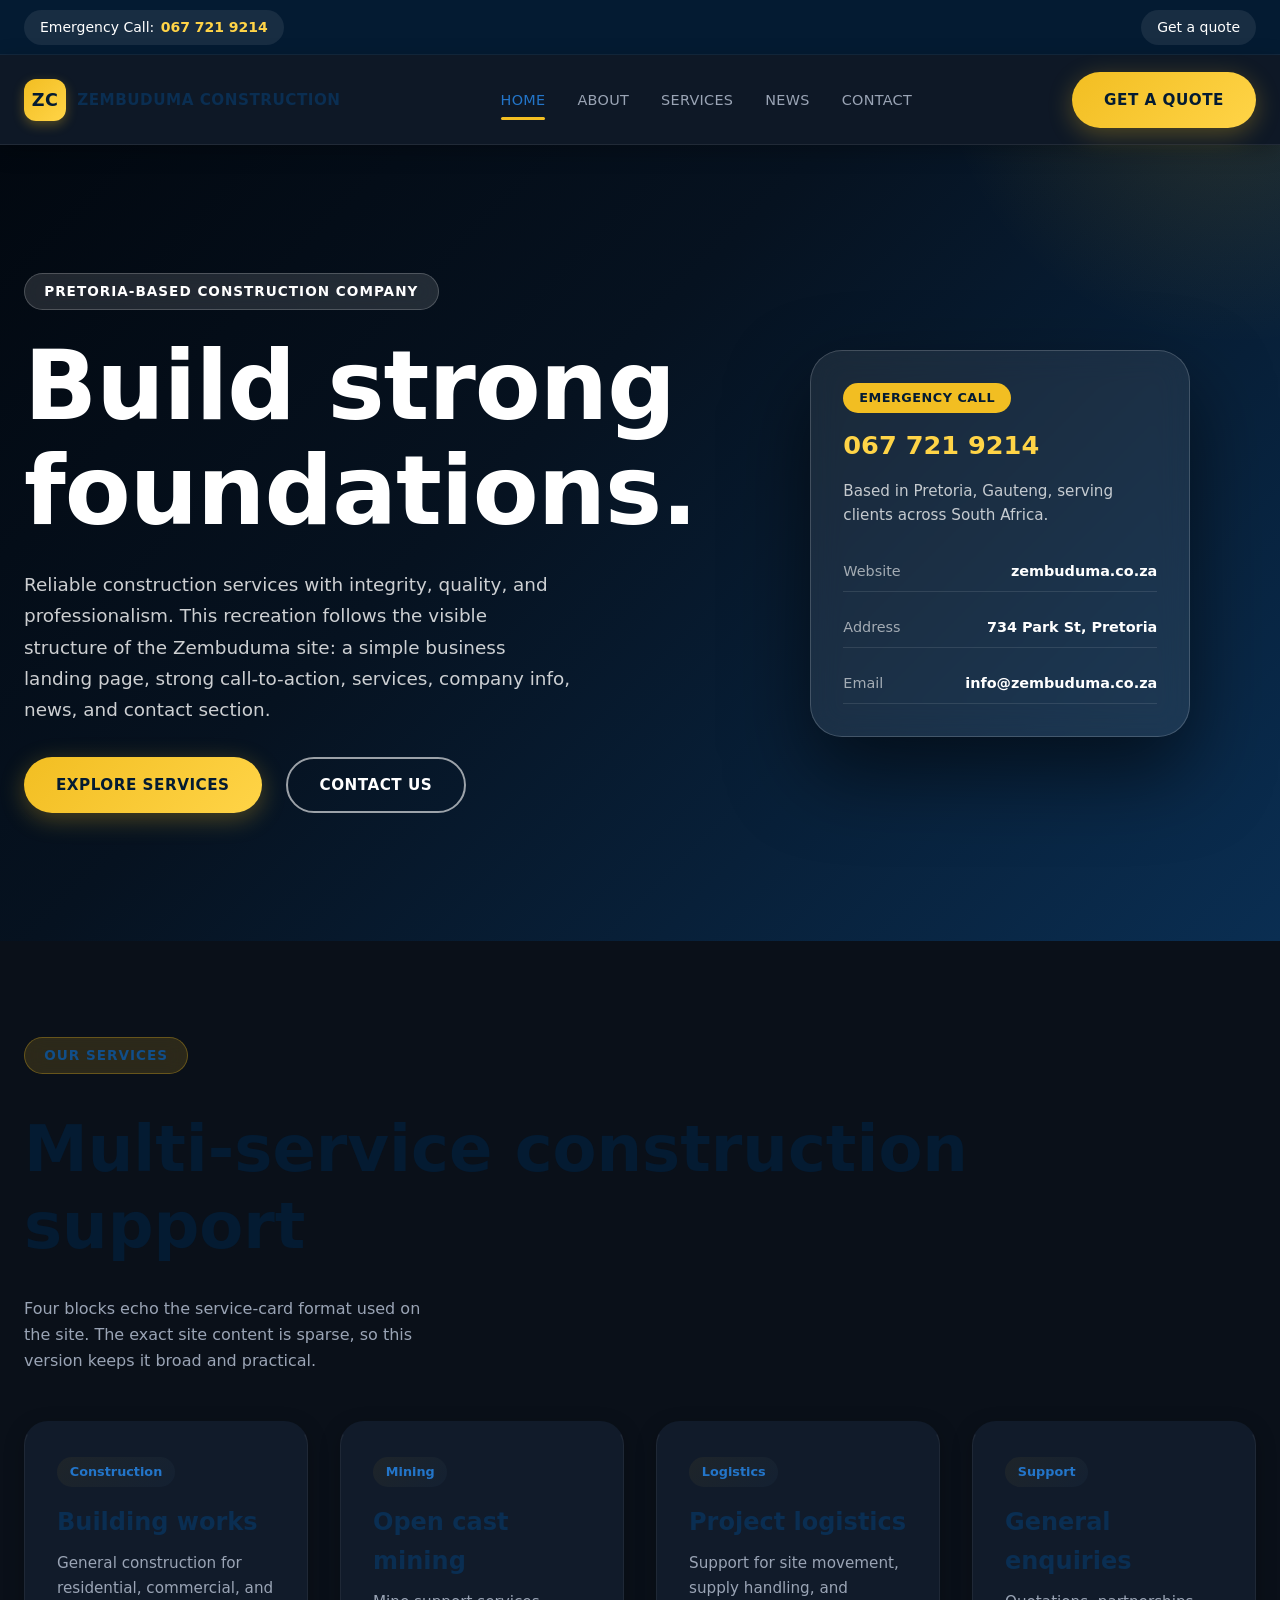
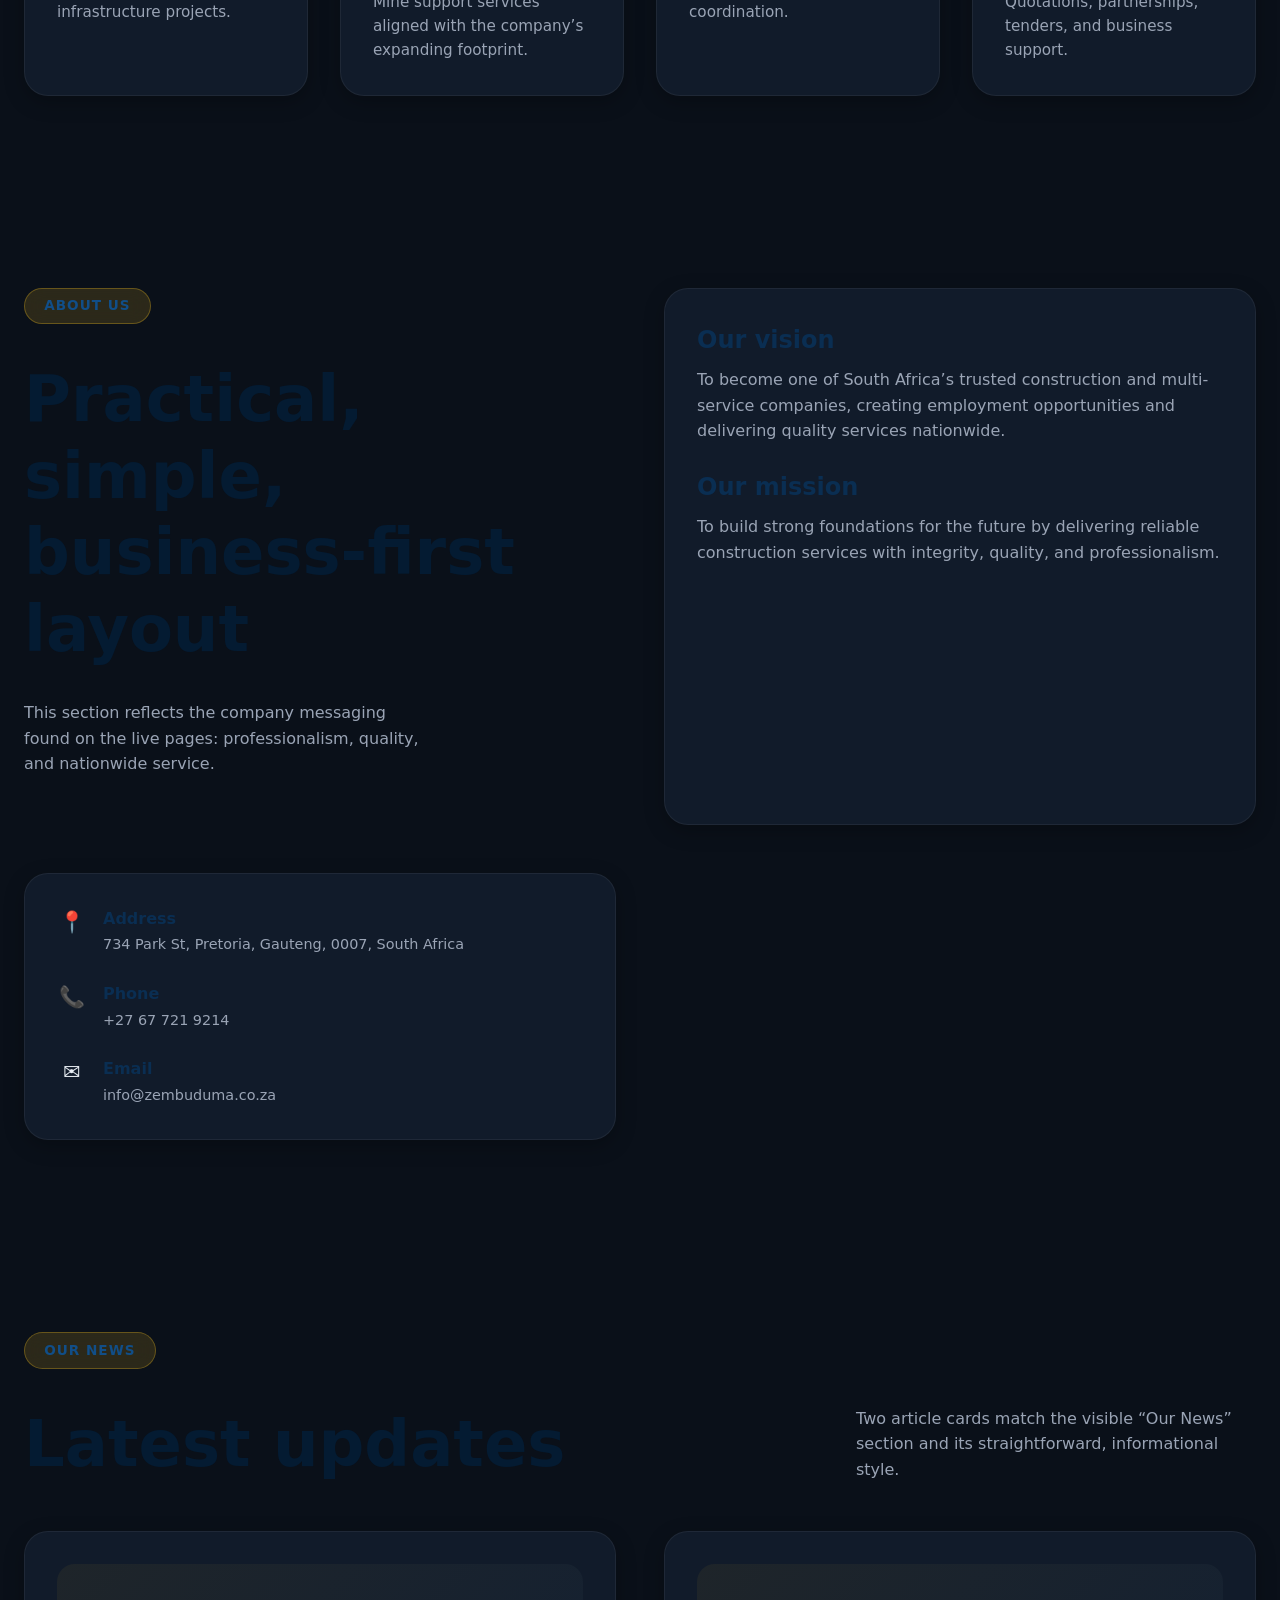
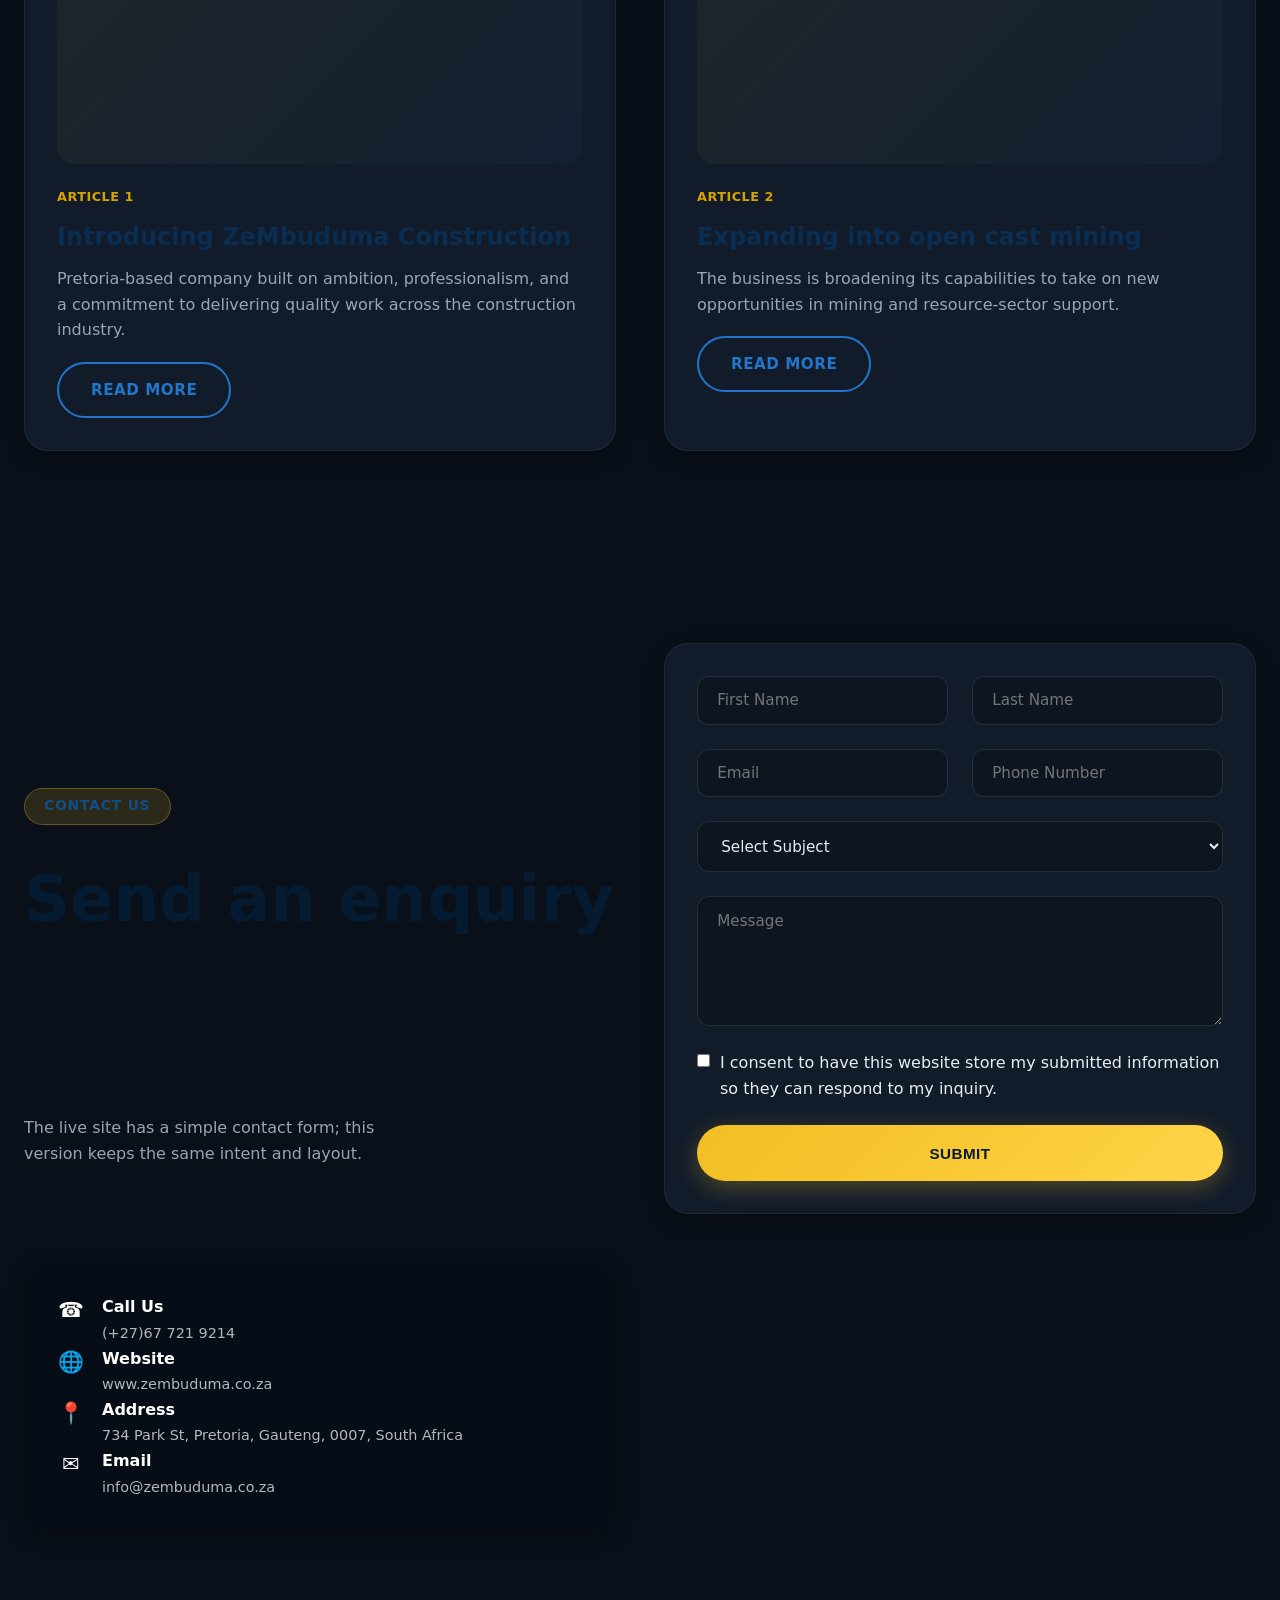
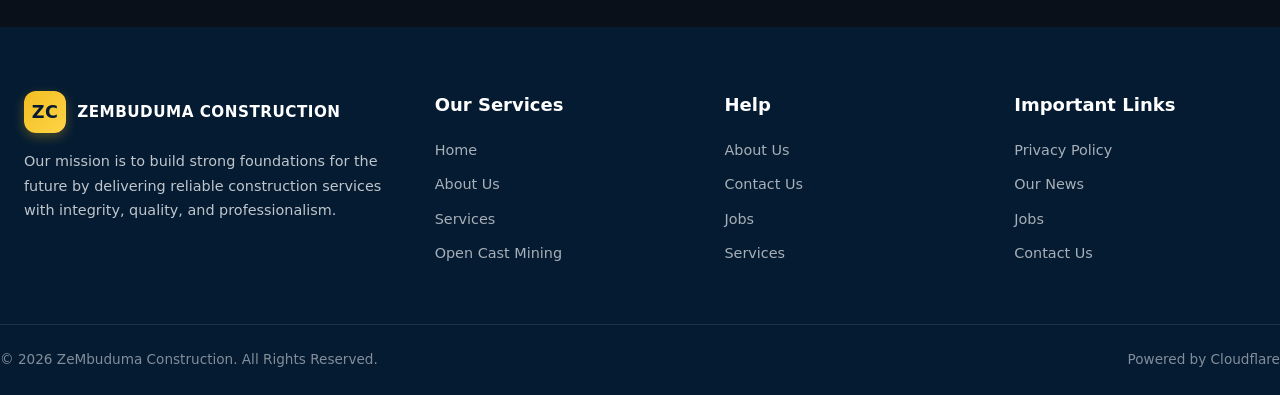
==== index.html @ ec5b9511 "Add files via upload" ====
<!DOCTYPE html>
<html lang="en">
<head>
  <meta charset="UTF-8" />
  <meta name="viewport" content="width=device-width, initial-scale=1.0" />
  <title>ZEMBUDUMA CONSTRUCTION</title>

  <link rel="stylesheet" href="css/variables.css">
  <link rel="stylesheet" href="css/index.css">
  <link rel="stylesheet" href="css/darkThemeVariables.css">

</head>
<body>
  <div class="topbar">
    <div class="wrap">
      <div class="pill">Emergency Call: <strong>067 721 9214</strong></div>
      <a class="pill" href="#contact">Get a quote</a>
    </div>
  </div>

  <header>
    <div class="wrap nav-inner">
      <a class="brand" href="#home" aria-label="Zembuduma Construction home">
        <div class="logo">ZC</div>
        <div>ZEMBUDUMA CONSTRUCTION</div>
      </a>

      <button class="menu-btn" aria-label="Toggle menu" onclick="document.querySelector('nav').classList.toggle('open')">☰</button>

      <nav>
        <ul>
          <li><a class="active" href="#home">Home</a></li>
          <li><a href="#about">About</a></li>
          <li><a href="#services">Services</a></li>
          <li><a href="#news">News</a></li>
          <li><a href="#contact">Contact</a></li>
        </ul>
      </nav>

      <div class="nav-actions">
        <a class="cta" href="#contact">Get a quote</a>
      </div>
    </div>
  </header>

  <main id="home">
    <section class="hero">
      <div class="wrap hero-grid">
        <div>
          <div class="eyebrow">Pretoria-based construction company</div>
          <h1>Build strong foundations.</h1>
          <p class="lead">Reliable construction services with integrity, quality, and professionalism. This recreation follows the visible structure of the Zembuduma site: a simple business landing page, strong call-to-action, services, company info, news, and contact section.</p>
          <div class="hero-actions">
            <a class="cta" href="#services">Explore services</a>
            <a class="cta secondary" href="#contact">Contact us</a>
          </div>
        </div>

        <div class="hero-card hero-visual" aria-label="Construction themed visual">
          <div class="hero-panel">
            <div class="badge">Emergency Call</div>
            <h3 style="margin-top:12px;">067 721 9214</h3>
            <p>Based in Pretoria, Gauteng, serving clients across South Africa.</p>
            <div class="info-row">
              <div class="info"><span>Website</span><strong>zembuduma.co.za</strong></div>
              <div class="info"><span>Address</span><strong>734 Park St, Pretoria</strong></div>
              <div class="info"><span>Email</span><strong>info@zembuduma.co.za</strong></div>
            </div>
          </div>
        </div>
      </div>
    </section>

    <section class="section" id="services">
      <div class="wrap section-grid">
        <div class="section-title">
          <div>
            <div class="eyebrow">Our services</div>
            <h2>Multi-service construction support</h2>
          </div>
          <p>Four blocks echo the service-card format used on the site. The exact site content is sparse, so this version keeps it broad and practical.</p>
        </div>

        <div class="services">
          <div class="cards-4">
            <article class="card service-card">
              <div class="badge">Construction</div>
              <h3>Building works</h3>
              <p>General construction for residential, commercial, and infrastructure projects.</p>
            </article>
            <article class="card service-card">
              <div class="badge">Mining</div>
              <h3>Open cast mining</h3>
              <p>Mine support services aligned with the company’s expanding footprint.</p>
            </article>
            <article class="card service-card">
              <div class="badge">Logistics</div>
              <h3>Project logistics</h3>
              <p>Support for site movement, supply handling, and coordination.</p>
            </article>
            <article class="card service-card">
              <div class="badge">Support</div>
              <h3>General enquiries</h3>
              <p>Quotations, partnerships, tenders, and business support.</p>
            </article>
          </div>
        </div>
      </div>
    </section>

    <section class="section" id="about">
      <div class="wrap about-grid">
        <div class="section-title">
          <div>
            <div class="eyebrow">About us</div>
            <h2>Practical, simple, business-first layout</h2>
          </div>
          <p>This section reflects the company messaging found on the live pages: professionalism, quality, and nationwide service.</p>
        </div>

        <div class="about-copy card">
          <div class="about-box">
            <h3>Our vision</h3>
            <p>To become one of South Africa’s trusted construction and multi-service companies, creating employment opportunities and delivering quality services nationwide.</p>
          </div>
          <div class="about-box">
            <h3>Our mission</h3>
            <p>To build strong foundations for the future by delivering reliable construction services with integrity, quality, and professionalism.</p>
          </div>
        </div>

        <div class="about-side card">
          <div class="mini-list">
            <div class="mini-item"><div class="icon">📍</div><div><strong>Address</strong><span>734 Park St, Pretoria, Gauteng, 0007, South Africa</span></div></div>
            <div class="mini-item"><div class="icon">📞</div><div><strong>Phone</strong><span>+27 67 721 9214</span></div></div>
            <div class="mini-item"><div class="icon">✉️</div><div><strong>Email</strong><span>info@zembuduma.co.za</span></div></div>
          </div>
        </div>
      </div>
    </section>

    <section class="section" id="news">
      <div class="wrap">
        <div class="section-title">
          <div>
            <div class="eyebrow">Our news</div>
            <h2>Latest updates</h2>
          </div>
          <p>Two article cards match the visible “Our News” section and its straightforward, informational style.</p>
        </div>

        <div class="news-grid">
          <article class="card news-card">
            <div class="news-thumb"></div>
            <small>Article 1</small>
            <h3>Introducing ZeMbuduma Construction</h3>
            <p>Pretoria-based company built on ambition, professionalism, and a commitment to delivering quality work across the construction industry.</p>
            <a class="cta secondary" href="#contact">Read more</a>
          </article>
          <article class="card news-card">
            <div class="news-thumb"></div>
            <small>Article 2</small>
            <h3>Expanding into open cast mining</h3>
            <p>The business is broadening its capabilities to take on new opportunities in mining and resource-sector support.</p>
            <a class="cta secondary" href="#contact">Read more</a>
          </article>
        </div>
      </div>
    </section>

    <section class="section contact" id="contact">
      <div class="wrap contact-grid">
        <div class="section-title">
          <div>
            <div class="eyebrow">Contact us</div>
            <h2>Send an enquiry</h2>
          </div>
          <p>The live site has a simple contact form; this version keeps the same intent and layout.</p>
        </div>

        <div class="contact-form card">
          <form>
            <div class="form-row">
              <input type="text" placeholder="First Name" />
              <input type="text" placeholder="Last Name" />
            </div>
            <div class="form-row">
              <input type="email" placeholder="Email" />
              <input type="tel" placeholder="Phone Number" />
            </div>
            <select>
              <option>Select Subject</option>
              <option>General Inquiry</option>
              <option>Request a Quote</option>
              <option>Tender / Business Partnership</option>
              <option>Career Opportunities</option>
              <option>Other</option>
            </select>
            <textarea placeholder="Message"></textarea>
            <label style="display:flex; gap:10px; align-items:flex-start; color:var(--muted); line-height:1.6;">
              <input type="checkbox" style="width:auto; margin-top:4px;" />
              I consent to have this website store my submitted information so they can respond to my inquiry.
            </label>
            <button class="cta" type="button">Submit</button>
          </form>
        </div>

        <aside class="contact-detail card">
          <div class="mini-list">
            <div class="mini-item"><div class="icon">☎️</div><div><strong>Call Us</strong><span>(+27)67 721 9214</span></div></div>
            <div class="mini-item"><div class="icon">🌐</div><div><strong>Website</strong><span>www.zembuduma.co.za</span></div></div>
            <div class="mini-item"><div class="icon">📍</div><div><strong>Address</strong><span>734 Park St, Pretoria, Gauteng, 0007, South Africa</span></div></div>
            <div class="mini-item"><div class="icon">✉️</div><div><strong>Email</strong><span>info@zembuduma.co.za</span></div></div>
          </div>
        </aside>
      </div>
    </section>
  </main>

  <footer>
    <div class="wrap footer-grid">
      <div class="footer-brand">
        <div class="brand" style="margin-bottom: 10px;"><div class="logo">ZC</div><div>ZEMBUDUMA CONSTRUCTION</div></div>
        <p>Our mission is to build strong foundations for the future by delivering reliable construction services with integrity, quality, and professionalism.</p>
      </div>
      <div class="footer-col">
        <h4>Our Services</h4>
        <a href="#home">Home</a>
        <a href="#about">About Us</a>
        <a href="#services">Services</a>
        <a href="#news">Open Cast Mining</a>
      </div>
      <div class="footer-col">
        <h4>Help</h4>
        <a href="#about">About Us</a>
        <a href="#contact">Contact Us</a>
        <a href="#news">Jobs</a>
        <a href="#services">Services</a>
      </div>
      <div class="footer-col">
        <h4>Important Links</h4>
        <a href="#">Privacy Policy</a>
        <a href="#news">Our News</a>
        <a href="#news">Jobs</a>
        <a href="#contact">Contact Us</a>
      </div>
    </div>
    <div class="wrap bottom">
      <div>© 2026 ZeMbuduma Construction. All Rights Reserved.</div>
      <div>Powered by Cloudflare</div>
    </div>
  </footer>
</body>
</html>
---- css/variables.css ----
/* ==========================================================
   ZEMBUDUMA CONSTRUCTION
   Design System v2.0
   Premium Blue + Construction Yellow
   ========================================================== */

:root {

  /* ========================================================
     CONTAINER & LAYOUT
     ======================================================== */

  --container-width: 1280px;

  --section-padding: 6rem;
  --section-padding-large: 8rem;

  --gap-xs: .5rem;
  --gap-sm: 1rem;
  --gap-md: 1.5rem;
  --gap-lg: 2rem;
  --gap-xl: 3rem;


  /* ========================================================
     BRAND COLORS
     ======================================================== */

  /* Deep Navy */
  --blue-950: #041B32;

  /* Primary Brand Blue */
  --blue-900: #0A2E52;

  /* Main UI Blue */
  --blue-800: #114E88;

  /* Accent Blue */
  --blue-700: #2375C9;

  /* Light Blue */
  --blue-600: #56A6F3;


  /* ========================================================
     ACCENT COLORS
     ======================================================== */

  /* Construction Gold */
  --yellow-600: #D8A300;

  /* Primary CTA */
  --yellow-500: #F2BE22;

  /* Hover */
  --yellow-400: #FFD447;

  /* Soft Backgrounds */
  --yellow-300: #FFE79A;


  /* ========================================================
     TEXT COLORS
     ======================================================== */

  --text-primary: #182434;
  --text-secondary: #667085;
  --text-muted: #98A2B3;
  --text-white: #FFFFFF;


  /* ========================================================
     NEUTRAL COLORS
     ======================================================== */

  --white: #FFFFFF;

  --gray-50: #F7F9FC;
  --gray-100: #EEF3F8;
  --gray-200: #DDE6EF;
  --gray-300: #C7D3E0;


  /* ========================================================
     STATUS COLORS
     ======================================================== */

  --success: #16A34A;
  --warning: #F59E0B;
  --danger: #DC2626;


  /* ========================================================
     BACKGROUNDS
     ======================================================== */

  --bg-primary: var(--gray-50);
  --bg-card: var(--white);
  --bg-dark: var(--blue-900);
  --bg-alt: var(--gray-100);


  /* ========================================================
     BORDERS
     ======================================================== */

  --border-light: 1px solid rgba(10, 46, 82, .08);
  --border-standard: 1px solid rgba(10, 46, 82, .12);
  --border-strong: 1px solid rgba(10, 46, 82, .20);


  /* ========================================================
     BORDER RADIUS
     ======================================================== */

  --radius-sm: 12px;
  --radius-md: 18px;
  --radius-lg: 24px;
  --radius-xl: 32px;
  --radius-pill: 999px;


  /* ========================================================
     SHADOWS
     ======================================================== */

  --shadow-sm:
    0 6px 20px rgba(10, 46, 82, .06);

  --shadow-md:
    0 15px 35px rgba(10, 46, 82, .10);

  --shadow-lg:
    0 25px 60px rgba(10, 46, 82, .15);

  --shadow-xl:
    0 35px 80px rgba(10, 46, 82, .20);


  /* ========================================================
     TRANSITIONS
     ======================================================== */

  --transition-fast: .2s ease;
  --transition-normal: .3s ease;
  --transition-slow: .5s ease;


  /* ========================================================
     TYPOGRAPHY
     ======================================================== */

  --font-primary:
    "Inter",
    system-ui,
    -apple-system,
    BlinkMacSystemFont,
    "Segoe UI",
    sans-serif;

  --fw-regular: 400;
  --fw-medium: 500;
  --fw-semibold: 600;
  --fw-bold: 700;
  --fw-extrabold: 800;


  /* ========================================================
     HEADINGS
     ======================================================== */

  --h1-size: clamp(3.5rem, 8vw, 6rem);
  --h2-size: clamp(2.25rem, 5vw, 4rem);
  --h3-size: 1.5rem;
  --h4-size: 1.125rem;


  /* ========================================================
     BUTTONS
     ======================================================== */

  --button-height: 56px;
  --button-padding: 0 2rem;


  /* ========================================================
     NAVIGATION
     ======================================================== */

  --nav-height: 90px;
  --nav-height-mobile: 80px;


  /* ========================================================
     Z-INDEX
     ======================================================== */

  --z-dropdown: 100;
  --z-sticky: 500;
  --z-overlay: 900;
  --z-modal: 1000;


  /* ========================================================
     GRADIENTS
     ======================================================== */

  --gradient-hero:
    linear-gradient(
      135deg,
      #041B32 0%,
      #0A2E52 40%,
      #2375C9 100%
    );

  --gradient-primary:
    linear-gradient(
      135deg,
      #F2BE22 0%,
      #FFD447 100%
    );

  --gradient-accent:
    linear-gradient(
      90deg,
      #F2BE22 0%,
      #0A2E52 100%
    );

  --gradient-card:
    linear-gradient(
      135deg,
      rgba(242,190,34,.08),
      rgba(17,78,136,.05)
    );


  /* ========================================================
     GLASS EFFECTS
     ======================================================== */

  --glass-bg:
    rgba(255,255,255,.88);

  --glass-border:
    1px solid rgba(255,255,255,.30);

  --glass-blur:
    blur(20px);
}
---- css/index.css ----
/* ==========================================================
   ZEMBUDUMA CONSTRUCTION - index.css
   Design System v2.0 - Premium Blue + Construction Yellow
   ========================================================== */

/* ---------- RESET & BASE ---------- */
*,
*::before,
*::after {
  margin: 0;
  padding: 0;
  box-sizing: border-box;
}

html {
  scroll-behavior: smooth;
}

body {
  font-family: var(--font-primary);
  background: var(--bg-primary);
  color: var(--text-primary);
  line-height: 1.6;
  -webkit-font-smoothing: antialiased;
  -moz-osx-font-smoothing: grayscale;
}

img {
  max-width: 100%;
  display: block;
}

a {
  text-decoration: none;
  color: inherit;
}

ul {
  list-style: none;
}

/* ---------- UTILITY: WRAP ---------- */
.wrap {
  width: 100%;
  max-width: var(--container-width);
  margin: 0 auto;
  padding: 0 1.5rem;
}

/* ---------- TOPBAR ---------- */
.topbar {
  background: var(--blue-950);
  color: var(--text-white);
  font-size: 0.875rem;
  padding: 0.6rem 0;
  border-bottom: var(--border-light);
}

.topbar .wrap {
  display: flex;
  justify-content: space-between;
  align-items: center;
  flex-wrap: wrap;
  gap: var(--gap-sm);
}

.pill {
  display: inline-flex;
  align-items: center;
  gap: 0.4rem;
  background: rgba(255, 255, 255, 0.08);
  padding: 0.4rem 1rem;
  border-radius: var(--radius-pill);
  color: var(--text-white);
  font-weight: var(--fw-medium);
  transition: background var(--transition-fast);
}

.pill:hover {
  background: rgba(255, 255, 255, 0.15);
}

.pill strong {
  color: var(--yellow-400);
  font-weight: var(--fw-semibold);
}

/* ---------- HEADER / NAV ---------- */
header {
  position: sticky;
  top: 0;
  z-index: var(--z-sticky);
  background: var(--glass-bg);
  backdrop-filter: var(--glass-blur);
  -webkit-backdrop-filter: var(--glass-blur);
  border-bottom: var(--glass-border);
  box-shadow: var(--shadow-sm);
  height: var(--nav-height);
  display: flex;
  align-items: center;
}

.nav-inner {
  display: flex;
  align-items: center;
  justify-content: space-between;
  gap: var(--gap-lg);
}

.brand {
  display: flex;
  align-items: center;
  gap: 0.7rem;
  font-weight: var(--fw-bold);
  font-size: 0.95rem;
  letter-spacing: 0.5px;
  color: var(--blue-900);
  text-decoration: none;
  flex-shrink: 0;
}

.logo {
  background: var(--gradient-primary);
  color: var(--blue-950);
  width: 42px;
  height: 42px;
  display: flex;
  align-items: center;
  justify-content: center;
  border-radius: var(--radius-sm);
  font-weight: var(--fw-extrabold);
  font-size: 1.1rem;
  box-shadow: 0 4px 12px rgba(242, 190, 34, 0.3);
}

/* Navigation Links */
nav ul {
  display: flex;
  gap: var(--gap-lg);
}

nav a {
  font-weight: var(--fw-medium);
  font-size: 0.9rem;
  color: var(--text-secondary);
  padding: 0.5rem 0;
  position: relative;
  transition: color var(--transition-fast);
  text-transform: uppercase;
  letter-spacing: 0.3px;
}

nav a:hover,
nav a.active {
  color: var(--blue-700);
}

nav a.active::after {
  content: '';
  position: absolute;
  bottom: -4px;
  left: 0;
  width: 100%;
  height: 3px;
  background: var(--yellow-500);
  border-radius: 3px;
}

.nav-actions .cta {
  white-space: nowrap;
}

/* Mobile Menu Button */
.menu-btn {
  display: none;
  background: none;
  border: none;
  font-size: 1.8rem;
  cursor: pointer;
  color: var(--blue-900);
  padding: 0.4rem;
}

/* ---------- BUTTONS / CTA ---------- */
.cta {
  display: inline-flex;
  align-items: center;
  justify-content: center;
  gap: 0.5rem;
  background: var(--gradient-primary);
  color: var(--blue-950);
  font-weight: var(--fw-bold);
  font-size: 0.95rem;
  padding: var(--button-padding);
  height: var(--button-height);
  border-radius: var(--radius-pill);
  border: none;
  cursor: pointer;
  transition: all var(--transition-normal);
  box-shadow: 0 6px 24px rgba(242, 190, 34, 0.3);
  text-transform: uppercase;
  letter-spacing: 0.5px;
}

.cta:hover {
  transform: translateY(-2px);
  box-shadow: 0 12px 32px rgba(242, 190, 34, 0.45);
  background: var(--yellow-400);
}

.cta.secondary {
  background: transparent;
  color: var(--text-white);
  border: 2px solid rgba(255, 255, 255, 0.6);
  box-shadow: none;
}

.cta.secondary:hover {
  background: rgba(255, 255, 255, 0.1);
  border-color: var(--white);
  color: var(--white);
  transform: translateY(-2px);
}

/* Override secondary inside non-hero sections */
.section .cta.secondary,
.news-card .cta.secondary {
  color: var(--blue-700);
  border-color: var(--blue-700);
}

.section .cta.secondary:hover,
.news-card .cta.secondary:hover {
  background: rgba(10, 46, 82, 0.05);
  color: var(--blue-800);
}

/* ---------- HERO ---------- */
.hero {
  background: var(--gradient-hero);
  color: var(--text-white);
  padding: var(--section-padding-large) 0;
  position: relative;
  overflow: hidden;
}

.hero::before {
  content: '';
  position: absolute;
  top: -50%;
  right: -20%;
  width: 600px;
  height: 600px;
  background: radial-gradient(circle, rgba(242, 190, 34, 0.15), transparent 70%);
  border-radius: 50%;
  pointer-events: none;
}

.hero-grid {
  display: grid;
  grid-template-columns: 1fr 1fr;
  gap: var(--gap-xl);
  align-items: center;
  position: relative;
  z-index: 1;
}

.eyebrow {
  display: inline-block;
  background: rgba(255, 255, 255, 0.12);
  padding: 0.4rem 1.2rem;
  border-radius: var(--radius-pill);
  font-size: 0.85rem;
  font-weight: var(--fw-semibold);
  letter-spacing: 1px;
  text-transform: uppercase;
  margin-bottom: 1.5rem;
  backdrop-filter: blur(10px);
  border: 1px solid rgba(255, 255, 255, 0.2);
}

.hero h1 {
  font-size: var(--h1-size);
  font-weight: var(--fw-extrabold);
  line-height: 1.1;
  margin-bottom: 1.5rem;
  letter-spacing: -1px;
}

.lead {
  font-size: 1.15rem;
  color: rgba(255, 255, 255, 0.8);
  margin-bottom: 2rem;
  max-width: 550px;
  line-height: 1.7;
}

.hero-actions {
  display: flex;
  gap: var(--gap-md);
  flex-wrap: wrap;
}

/* Hero Visual Card */
.hero-visual {
  display: flex;
  justify-content: center;
  align-items: center;
}

.hero-panel {
  background: rgba(255, 255, 255, 0.08);
  backdrop-filter: blur(15px);
  border: 1px solid rgba(255, 255, 255, 0.18);
  border-radius: var(--radius-xl);
  padding: 2rem;
  width: 100%;
  max-width: 380px;
  box-shadow: var(--shadow-xl);
}

.hero-panel .badge {
  background: var(--yellow-500);
  color: var(--blue-950);
  display: inline-block;
  padding: 0.3rem 1rem;
  border-radius: var(--radius-pill);
  font-weight: var(--fw-bold);
  font-size: 0.8rem;
  text-transform: uppercase;
  letter-spacing: 0.5px;
}

.hero-panel h3 {
  font-size: 1.6rem;
  font-weight: var(--fw-bold);
  color: var(--yellow-400);
  margin-bottom: 0.8rem;
}

.hero-panel p {
  color: rgba(255, 255, 255, 0.75);
  margin-bottom: 1.5rem;
  font-size: 0.95rem;
}

.info-row {
  display: flex;
  flex-direction: column;
  gap: var(--gap-sm);
}

.info {
  display: flex;
  justify-content: space-between;
  align-items: center;
  padding: 0.5rem 0;
  border-bottom: 1px solid rgba(255, 255, 255, 0.1);
  font-size: 0.9rem;
}

.info span {
  color: rgba(255, 255, 255, 0.6);
}

.info strong {
  color: var(--white);
  font-weight: var(--fw-semibold);
}

/* ---------- SECTIONS ---------- */
.section {
  padding: var(--section-padding) 0;
}

.section-title {
  display: flex;
  justify-content: space-between;
  align-items: flex-end;
  flex-wrap: wrap;
  gap: var(--gap-lg);
  margin-bottom: 3rem;
}

.section-title .eyebrow {
  background: rgba(242, 190, 34, 0.15);
  color: var(--blue-800);
  border: 1px solid rgba(242, 190, 34, 0.3);
}

.section-title h2 {
  font-size: var(--h2-size);
  font-weight: var(--fw-bold);
  color: var(--blue-950);
  line-height: 1.2;
  margin-top: 0.8rem;
}

.section-title p {
  color: var(--text-secondary);
  max-width: 400px;
  font-size: 1rem;
}

/* ---------- CARDS ---------- */
.card {
  background: var(--bg-card);
  border: var(--border-light);
  border-radius: var(--radius-lg);
  padding: 2rem;
  box-shadow: var(--shadow-sm);
  transition: all var(--transition-normal);
}

.card:hover {
  box-shadow: var(--shadow-md);
  transform: translateY(-4px);
}

/* ---------- SERVICES ---------- */
.cards-4 {
  display: grid;
  grid-template-columns: repeat(4, 1fr);
  gap: var(--gap-lg);
}

.service-card {
  text-align: left;
  border-top: 4px solid transparent;
  transition: all var(--transition-normal);
}

.service-card:hover {
  border-top-color: var(--yellow-500);
}

.service-card .badge {
  background: var(--gradient-card);
  color: var(--blue-700);
  font-weight: var(--fw-semibold);
  font-size: 0.8rem;
  padding: 0.3rem 0.8rem;
  border-radius: var(--radius-pill);
  display: inline-block;
  margin-bottom: 1rem;
}

.service-card h3 {
  font-size: var(--h3-size);
  font-weight: var(--fw-bold);
  color: var(--blue-900);
  margin-bottom: 0.6rem;
}

.service-card p {
  color: var(--text-secondary);
  font-size: 0.95rem;
}

/* ---------- ABOUT ---------- */
.about-grid {
  display: grid;
  grid-template-columns: 1fr 1fr;
  gap: var(--gap-xl);
}

.about-copy {
  display: flex;
  flex-direction: column;
  gap: var(--gap-md);
}

.about-box h3 {
  font-size: var(--h3-size);
  color: var(--blue-900);
  margin-bottom: 0.5rem;
}

.about-box p {
  color: var(--text-secondary);
}

.about-side .mini-list {
  display: flex;
  flex-direction: column;
  gap: var(--gap-md);
}

.mini-item {
  display: flex;
  gap: var(--gap-sm);
  align-items: flex-start;
}

.mini-item .icon {
  font-size: 1.3rem;
  flex-shrink: 0;
  width: 30px;
  text-align: center;
}

.mini-item strong {
  display: block;
  color: var(--blue-900);
  font-weight: var(--fw-semibold);
}

.mini-item span {
  color: var(--text-secondary);
  font-size: 0.9rem;
}

/* ---------- NEWS ---------- */
.news-grid {
  display: grid;
  grid-template-columns: repeat(2, 1fr);
  gap: var(--gap-xl);
}

.news-thumb {
  background: var(--gradient-card);
  height: 200px;
  border-radius: var(--radius-md);
  margin-bottom: 1.2rem;
  background-size: cover;
  background-position: center;
}

.news-card small {
  color: var(--yellow-600);
  font-weight: var(--fw-semibold);
  text-transform: uppercase;
  letter-spacing: 0.5px;
  font-size: 0.8rem;
}

.news-card h3 {
  font-size: var(--h3-size);
  margin: 0.6rem 0;
  color: var(--blue-900);
}

.news-card p {
  color: var(--text-secondary);
  margin-bottom: 1.2rem;
}

/* ---------- CONTACT ---------- */
.contact-grid {
  display: grid;
  grid-template-columns: 1fr 1fr;
  gap: var(--gap-xl);
}

.contact-form form {
  display: flex;
  flex-direction: column;
  gap: var(--gap-md);
}

.form-row {
  display: grid;
  grid-template-columns: 1fr 1fr;
  gap: var(--gap-md);
}

input,
select,
textarea {
  width: 100%;
  padding: 0.9rem 1.2rem;
  border: var(--border-standard);
  border-radius: var(--radius-sm);
  font-family: var(--font-primary);
  font-size: 0.95rem;
  background: var(--gray-50);
  color: var(--text-primary);
  transition: border var(--transition-fast);
}

input:focus,
select:focus,
textarea:focus {
  outline: none;
  border-color: var(--yellow-500);
  box-shadow: 0 0 0 3px rgba(242, 190, 34, 0.15);
}

textarea {
  min-height: 130px;
  resize: vertical;
}

.contact-detail {
  background: var(--bg-dark);
  color: var(--text-white);
  border: none;
}

.contact-detail .mini-item strong {
  color: var(--white);
}

.contact-detail .mini-item span {
  color: rgba(255, 255, 255, 0.7);
}

/* ---------- FOOTER ---------- */
footer {
  background: var(--blue-950);
  color: rgba(255, 255, 255, 0.75);
  padding: 4rem 0 0;
}

.footer-grid {
  display: grid;
  grid-template-columns: 1.5fr 1fr 1fr 1fr;
  gap: var(--gap-xl);
  padding-bottom: 3rem;
  border-bottom: 1px solid rgba(255, 255, 255, 0.1);
}

.footer-brand .brand {
  display: flex;
  align-items: center;
  gap: 0.7rem;
  font-weight: var(--fw-bold);
  color: var(--white);
}

.footer-brand p {
  margin-top: 1rem;
  font-size: 0.9rem;
  line-height: 1.7;
}

.footer-col h4 {
  color: var(--white);
  font-size: var(--h4-size);
  margin-bottom: 1.2rem;
  font-weight: var(--fw-semibold);
}

.footer-col a {
  display: block;
  color: rgba(255, 255, 255, 0.65);
  font-size: 0.9rem;
  margin-bottom: 0.7rem;
  transition: color var(--transition-fast);
}

.footer-col a:hover {
  color: var(--yellow-400);
}

.bottom {
  display: flex;
  justify-content: space-between;
  align-items: center;
  padding: 1.5rem 0;
  font-size: 0.85rem;
  color: rgba(255, 255, 255, 0.5);
  flex-wrap: wrap;
  gap: var(--gap-sm);
}

/* ---------- RESPONSIVE ---------- */
@media (max-width: 1024px) {
  .hero-grid,
  .about-grid,
  .contact-grid {
    grid-template-columns: 1fr;
  }

  .cards-4 {
    grid-template-columns: repeat(2, 1fr);
  }

  .footer-grid {
    grid-template-columns: 1fr 1fr;
  }

  .hero-visual {
    order: -1;
  }

  .hero-panel {
    max-width: 100%;
  }
}

@media (max-width: 768px) {
  :root {
    --nav-height: var(--nav-height-mobile);
  }

  .menu-btn {
    display: block;
  }

  nav {
    display: none;
    position: absolute;
    top: var(--nav-height);
    left: 0;
    width: 100%;
    background: var(--white);
    border-bottom: var(--border-light);
    box-shadow: var(--shadow-md);
    padding: 1.5rem;
    z-index: var(--z-dropdown);
  }

  nav.open {
    display: block;
  }

  nav ul {
    flex-direction: column;
    gap: var(--gap-sm);
  }

  .nav-actions {
    display: none;
  }

  .hero {
    padding: 4rem 0;
  }

  .hero h1 {
    font-size: 2.5rem;
  }

  .section-title {
    flex-direction: column;
    align-items: flex-start;
  }

  .news-grid,
  .cards-4 {
    grid-template-columns: 1fr;
  }

  .form-row {
    grid-template-columns: 1fr;
  }

  .footer-grid {
    grid-template-columns: 1fr;
  }
}
---- css/darkThemeVariables.css ----
/* ==========================================================
   ZEMBUDUMA CONSTRUCTION
   Design System v2.0 - DARK THEME
   Premium Blue + Construction Yellow
   ========================================================== */

:root {

  /* ========================================================
     CONTAINER & LAYOUT
     ======================================================== */

  --container-width: 1280px;

  --section-padding: 6rem;
  --section-padding-large: 8rem;

  --gap-xs: .5rem;
  --gap-sm: 1rem;
  --gap-md: 1.5rem;
  --gap-lg: 2rem;
  --gap-xl: 3rem;


  /* ========================================================
     BRAND COLORS
     ======================================================== */

  /* Deep Navy */
  --blue-950: #041B32;

  /* Primary Brand Blue */
  --blue-900: #0A2E52;

  /* Main UI Blue */
  --blue-800: #114E88;

  /* Accent Blue */
  --blue-700: #2375C9;

  /* Light Blue */
  --blue-600: #56A6F3;


  /* ========================================================
     ACCENT COLORS
     ======================================================== */

  /* Construction Gold */
  --yellow-600: #D8A300;

  /* Primary CTA */
  --yellow-500: #F2BE22;

  /* Hover */
  --yellow-400: #FFD447;

  /* Soft Backgrounds */
  --yellow-300: #FFE79A;


  /* ========================================================
     TEXT COLORS
     ======================================================== */

  --text-primary: #E8EDF3;
  --text-secondary: #9AA4B5;
  --text-muted: #6B7588;
  --text-white: #FFFFFF;


  /* ========================================================
     NEUTRAL COLORS
     ======================================================== */

  --white: #FFFFFF;

  --gray-50: #0D1520;
  --gray-100: #111B2A;
  --gray-200: #1A2636;
  --gray-300: #243044;


  /* ========================================================
     STATUS COLORS
     ======================================================== */

  --success: #16A34A;
  --warning: #F59E0B;
  --danger: #DC2626;


  /* ========================================================
     BACKGROUNDS
     ======================================================== */

  --bg-primary: #0A1019;
  --bg-card: #111B2A;
  --bg-dark: #060D16;
  --bg-alt: #141E2D;


  /* ========================================================
     BORDERS
     ======================================================== */

  --border-light: 1px solid rgba(255, 255, 255, .06);
  --border-standard: 1px solid rgba(255, 255, 255, .10);
  --border-strong: 1px solid rgba(255, 255, 255, .16);


  /* ========================================================
     BORDER RADIUS
     ======================================================== */

  --radius-sm: 12px;
  --radius-md: 18px;
  --radius-lg: 24px;
  --radius-xl: 32px;
  --radius-pill: 999px;


  /* ========================================================
     SHADOWS
     ======================================================== */

  --shadow-sm:
    0 6px 20px rgba(0, 0, 0, .25);

  --shadow-md:
    0 15px 35px rgba(0, 0, 0, .35);

  --shadow-lg:
    0 25px 60px rgba(0, 0, 0, .45);

  --shadow-xl:
    0 35px 80px rgba(0, 0, 0, .55);


  /* ========================================================
     TRANSITIONS
     ======================================================== */

  --transition-fast: .2s ease;
  --transition-normal: .3s ease;
  --transition-slow: .5s ease;


  /* ========================================================
     TYPOGRAPHY
     ======================================================== */

  --font-primary:
    "Inter",
    system-ui,
    -apple-system,
    BlinkMacSystemFont,
    "Segoe UI",
    sans-serif;

  --fw-regular: 400;
  --fw-medium: 500;
  --fw-semibold: 600;
  --fw-bold: 700;
  --fw-extrabold: 800;


  /* ========================================================
     HEADINGS
     ======================================================== */

  --h1-size: clamp(3.5rem, 8vw, 6rem);
  --h2-size: clamp(2.25rem, 5vw, 4rem);
  --h3-size: 1.5rem;
  --h4-size: 1.125rem;


  /* ========================================================
     BUTTONS
     ======================================================== */

  --button-height: 56px;
  --button-padding: 0 2rem;


  /* ========================================================
     NAVIGATION
     ======================================================== */

  --nav-height: 90px;
  --nav-height-mobile: 80px;


  /* ========================================================
     Z-INDEX
     ======================================================== */

  --z-dropdown: 100;
  --z-sticky: 500;
  --z-overlay: 900;
  --z-modal: 1000;


  /* ========================================================
     GRADIENTS
     ======================================================== */

  --gradient-hero:
    linear-gradient(
      135deg,
      #020810 0%,
      #061220 40%,
      #0A2E52 100%
    );

  --gradient-primary:
    linear-gradient(
      135deg,
      #F2BE22 0%,
      #FFD447 100%
    );

  --gradient-accent:
    linear-gradient(
      90deg,
      #F2BE22 0%,
      #56A6F3 100%
    );

  --gradient-card:
    linear-gradient(
      135deg,
      rgba(242, 190, 34, .06),
      rgba(86, 166, 243, .04)
    );


  /* ========================================================
     GLASS EFFECTS
     ======================================================== */

  --glass-bg:
    rgba(17, 27, 42, .82);

  --glass-border:
    1px solid rgba(255, 255, 255, .08);

  --glass-blur:
    blur(20px);
}
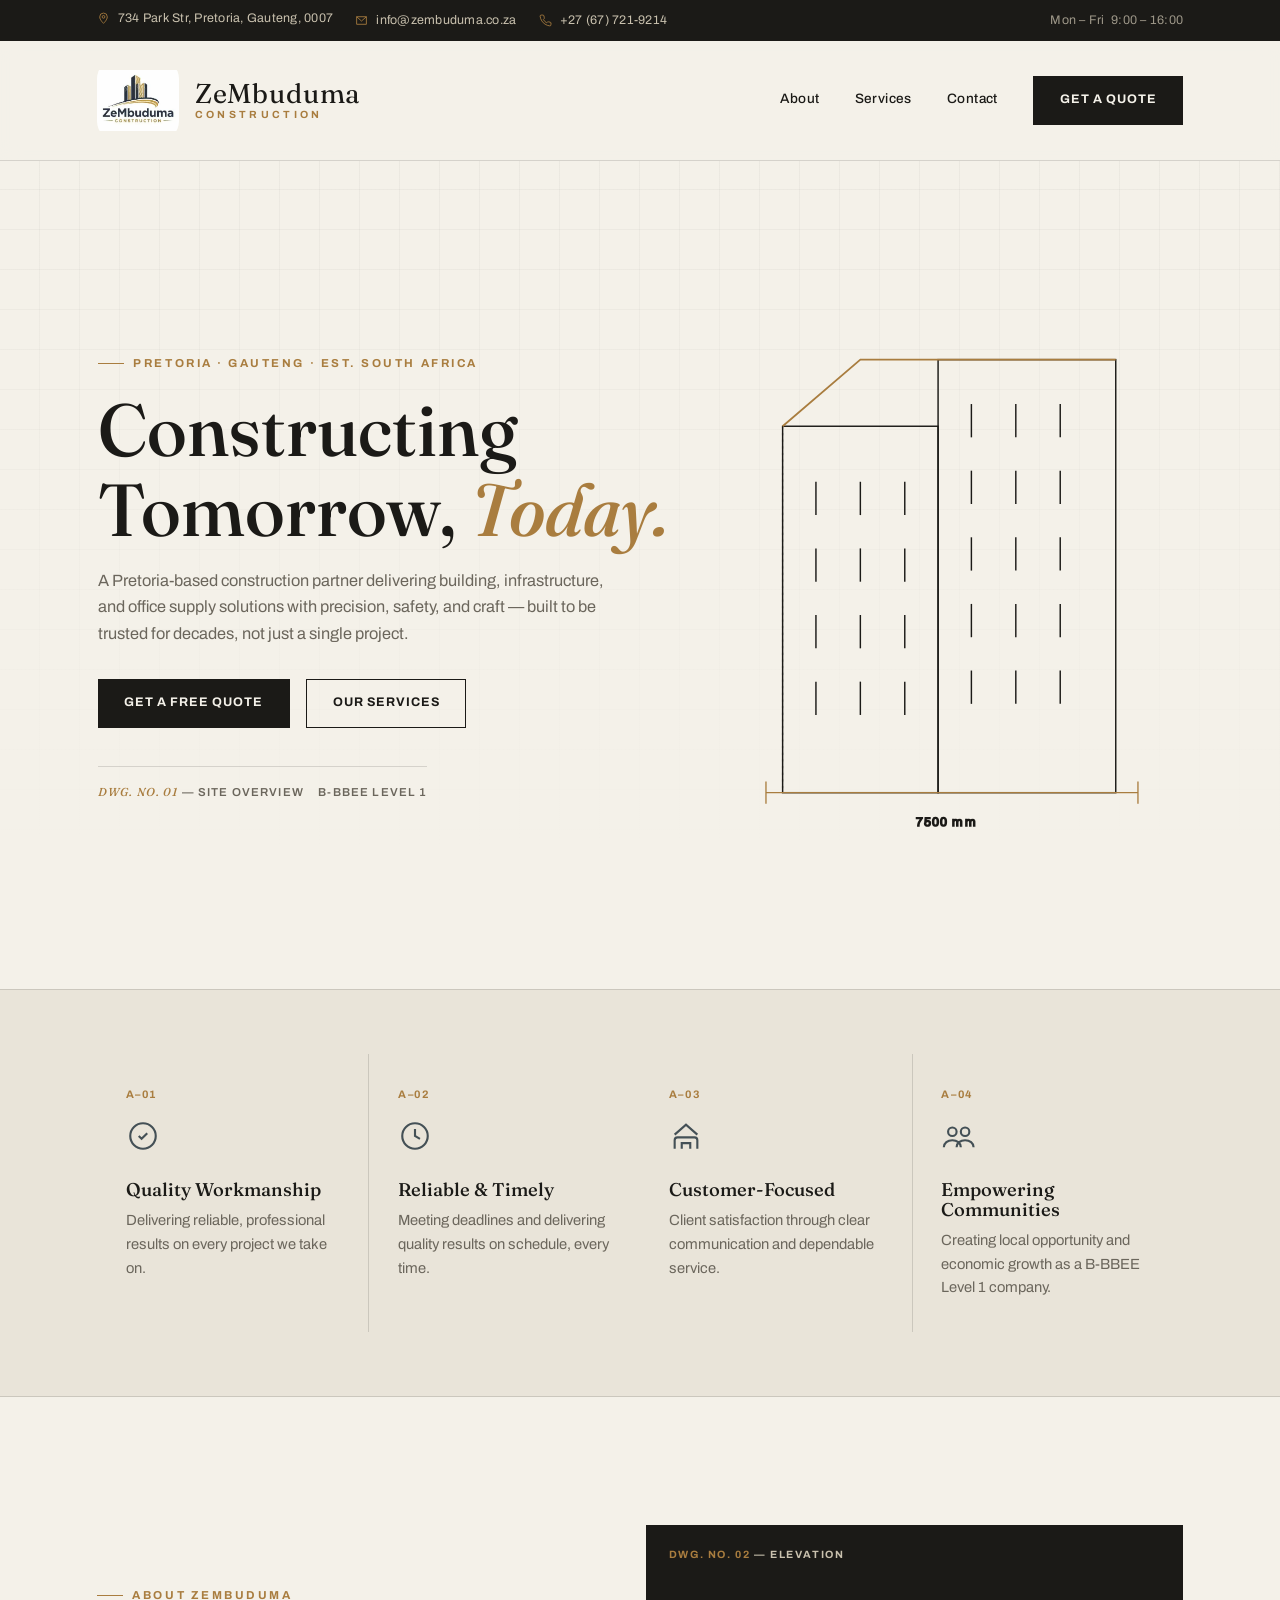
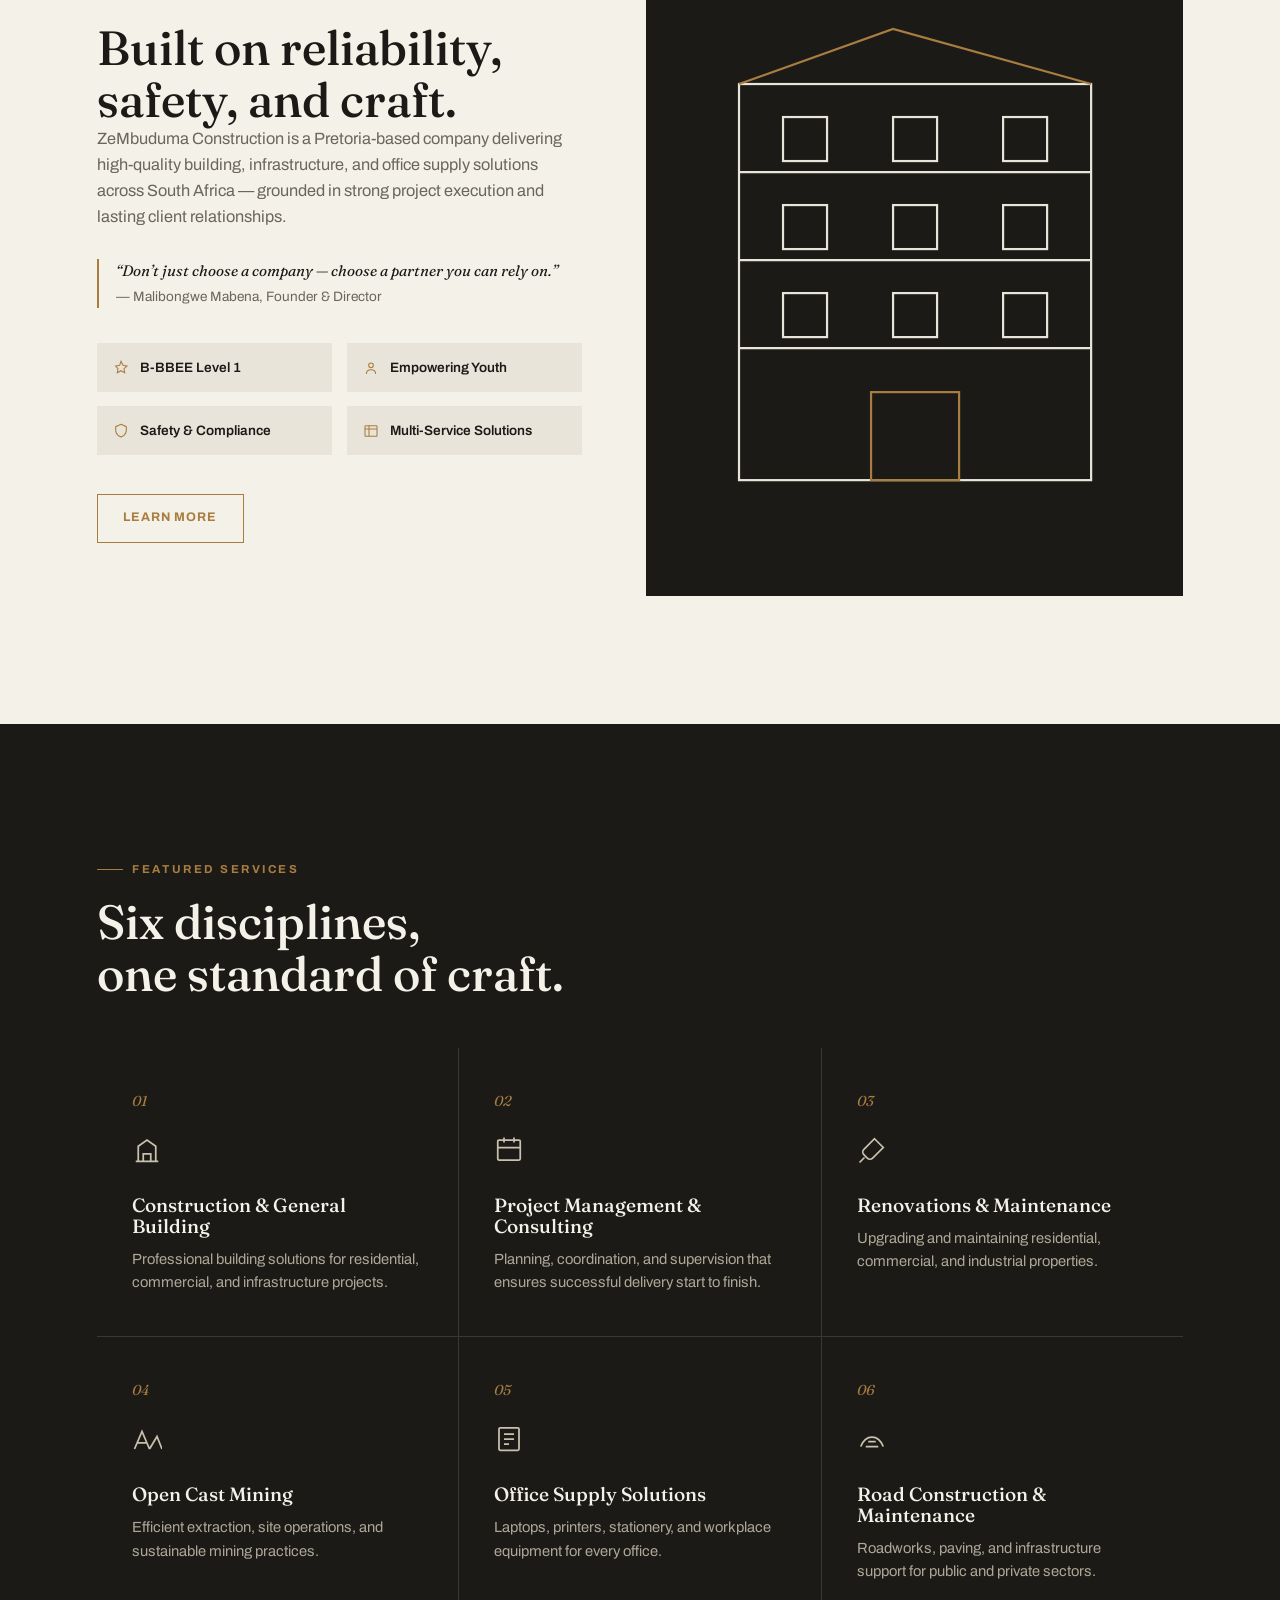
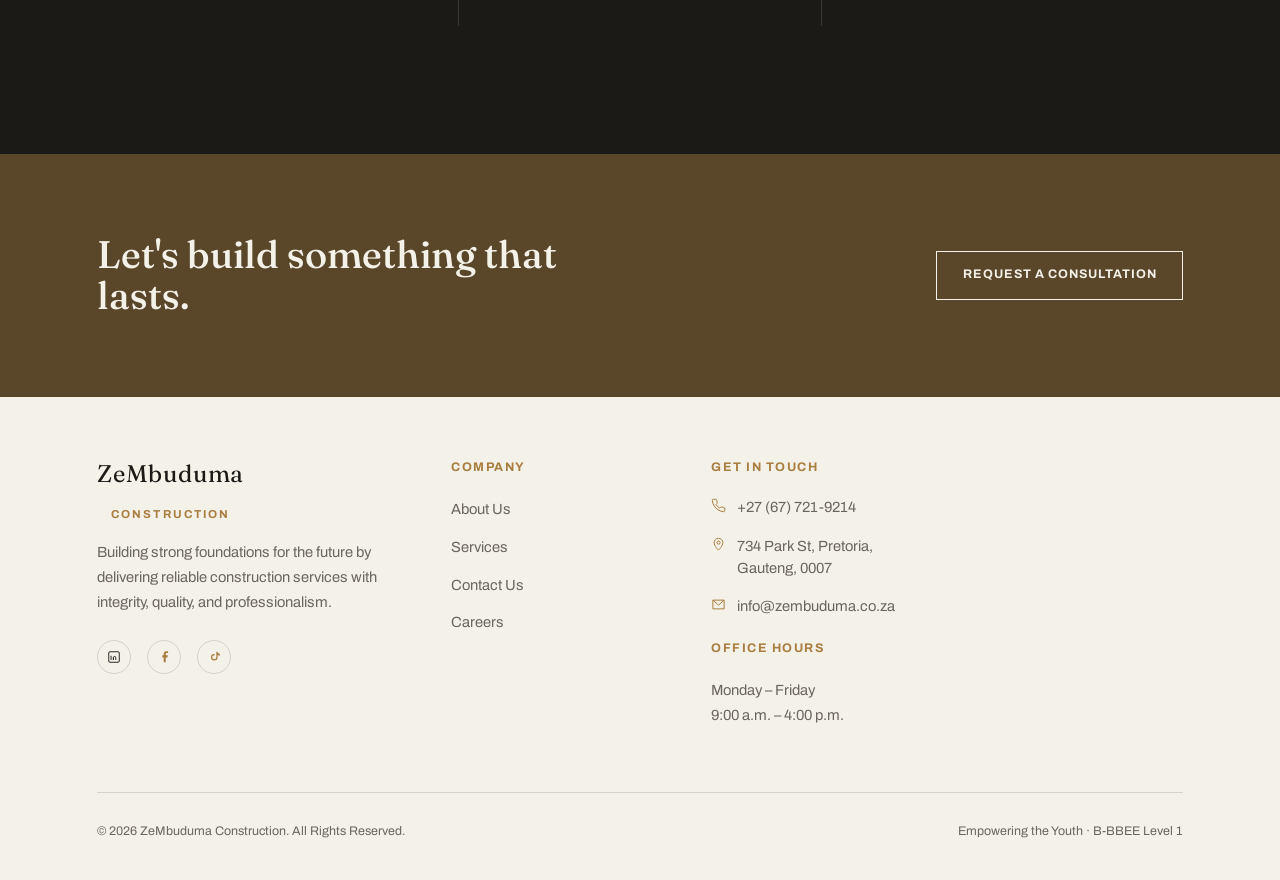
==== commit 4112a7dd: "Add files via upload" ====
--- a/index.html
+++ b/index.html
@@ -1,254 +1,298 @@
-<!DOCTYPE html>
-<html lang="en">
-<head>
-  <meta charset="UTF-8" />
-  <meta name="viewport" content="width=device-width, initial-scale=1.0" />
-  <title>ZEMBUDUMA CONSTRUCTION</title>
-
-  <link rel="stylesheet" href="css/variables.css">
-  <link rel="stylesheet" href="css/index.css">
-  <link rel="stylesheet" href="css/darkThemeVariables.css">
-
-</head>
-<body>
-  <div class="topbar">
-    <div class="wrap">
-      <div class="pill">Emergency Call: <strong>067 721 9214</strong></div>
-      <a class="pill" href="#contact">Get a quote</a>
-    </div>
-  </div>
-
-  <header>
-    <div class="wrap nav-inner">
-      <a class="brand" href="#home" aria-label="Zembuduma Construction home">
-        <div class="logo">ZC</div>
-        <div>ZEMBUDUMA CONSTRUCTION</div>
-      </a>
-
-      <button class="menu-btn" aria-label="Toggle menu" onclick="document.querySelector('nav').classList.toggle('open')">☰</button>
-
-      <nav>
-        <ul>
-          <li><a class="active" href="#home">Home</a></li>
-          <li><a href="#about">About</a></li>
-          <li><a href="#services">Services</a></li>
-          <li><a href="#news">News</a></li>
-          <li><a href="#contact">Contact</a></li>
-        </ul>
-      </nav>
-
-      <div class="nav-actions">
-        <a class="cta" href="#contact">Get a quote</a>
-      </div>
-    </div>
-  </header>
-
-  <main id="home">
-    <section class="hero">
-      <div class="wrap hero-grid">
-        <div>
-          <div class="eyebrow">Pretoria-based construction company</div>
-          <h1>Build strong foundations.</h1>
-          <p class="lead">Reliable construction services with integrity, quality, and professionalism. This recreation follows the visible structure of the Zembuduma site: a simple business landing page, strong call-to-action, services, company info, news, and contact section.</p>
-          <div class="hero-actions">
-            <a class="cta" href="#services">Explore services</a>
-            <a class="cta secondary" href="#contact">Contact us</a>
-          </div>
-        </div>
-
-        <div class="hero-card hero-visual" aria-label="Construction themed visual">
-          <div class="hero-panel">
-            <div class="badge">Emergency Call</div>
-            <h3 style="margin-top:12px;">067 721 9214</h3>
-            <p>Based in Pretoria, Gauteng, serving clients across South Africa.</p>
-            <div class="info-row">
-              <div class="info"><span>Website</span><strong>zembuduma.co.za</strong></div>
-              <div class="info"><span>Address</span><strong>734 Park St, Pretoria</strong></div>
-              <div class="info"><span>Email</span><strong>info@zembuduma.co.za</strong></div>
-            </div>
-          </div>
-        </div>
-      </div>
-    </section>
-
-    <section class="section" id="services">
-      <div class="wrap section-grid">
-        <div class="section-title">
-          <div>
-            <div class="eyebrow">Our services</div>
-            <h2>Multi-service construction support</h2>
-          </div>
-          <p>Four blocks echo the service-card format used on the site. The exact site content is sparse, so this version keeps it broad and practical.</p>
-        </div>
-
-        <div class="services">
-          <div class="cards-4">
-            <article class="card service-card">
-              <div class="badge">Construction</div>
-              <h3>Building works</h3>
-              <p>General construction for residential, commercial, and infrastructure projects.</p>
-            </article>
-            <article class="card service-card">
-              <div class="badge">Mining</div>
-              <h3>Open cast mining</h3>
-              <p>Mine support services aligned with the company’s expanding footprint.</p>
-            </article>
-            <article class="card service-card">
-              <div class="badge">Logistics</div>
-              <h3>Project logistics</h3>
-              <p>Support for site movement, supply handling, and coordination.</p>
-            </article>
-            <article class="card service-card">
-              <div class="badge">Support</div>
-              <h3>General enquiries</h3>
-              <p>Quotations, partnerships, tenders, and business support.</p>
-            </article>
-          </div>
-        </div>
-      </div>
-    </section>
-
-    <section class="section" id="about">
-      <div class="wrap about-grid">
-        <div class="section-title">
-          <div>
-            <div class="eyebrow">About us</div>
-            <h2>Practical, simple, business-first layout</h2>
-          </div>
-          <p>This section reflects the company messaging found on the live pages: professionalism, quality, and nationwide service.</p>
-        </div>
-
-        <div class="about-copy card">
-          <div class="about-box">
-            <h3>Our vision</h3>
-            <p>To become one of South Africa’s trusted construction and multi-service companies, creating employment opportunities and delivering quality services nationwide.</p>
-          </div>
-          <div class="about-box">
-            <h3>Our mission</h3>
-            <p>To build strong foundations for the future by delivering reliable construction services with integrity, quality, and professionalism.</p>
-          </div>
-        </div>
-
-        <div class="about-side card">
-          <div class="mini-list">
-            <div class="mini-item"><div class="icon">📍</div><div><strong>Address</strong><span>734 Park St, Pretoria, Gauteng, 0007, South Africa</span></div></div>
-            <div class="mini-item"><div class="icon">📞</div><div><strong>Phone</strong><span>+27 67 721 9214</span></div></div>
-            <div class="mini-item"><div class="icon">✉️</div><div><strong>Email</strong><span>info@zembuduma.co.za</span></div></div>
-          </div>
-        </div>
-      </div>
-    </section>
-
-    <section class="section" id="news">
-      <div class="wrap">
-        <div class="section-title">
-          <div>
-            <div class="eyebrow">Our news</div>
-            <h2>Latest updates</h2>
-          </div>
-          <p>Two article cards match the visible “Our News” section and its straightforward, informational style.</p>
-        </div>
-
-        <div class="news-grid">
-          <article class="card news-card">
-            <div class="news-thumb"></div>
-            <small>Article 1</small>
-            <h3>Introducing ZeMbuduma Construction</h3>
-            <p>Pretoria-based company built on ambition, professionalism, and a commitment to delivering quality work across the construction industry.</p>
-            <a class="cta secondary" href="#contact">Read more</a>
-          </article>
-          <article class="card news-card">
-            <div class="news-thumb"></div>
-            <small>Article 2</small>
-            <h3>Expanding into open cast mining</h3>
-            <p>The business is broadening its capabilities to take on new opportunities in mining and resource-sector support.</p>
-            <a class="cta secondary" href="#contact">Read more</a>
-          </article>
-        </div>
-      </div>
-    </section>
-
-    <section class="section contact" id="contact">
-      <div class="wrap contact-grid">
-        <div class="section-title">
-          <div>
-            <div class="eyebrow">Contact us</div>
-            <h2>Send an enquiry</h2>
-          </div>
-          <p>The live site has a simple contact form; this version keeps the same intent and layout.</p>
-        </div>
-
-        <div class="contact-form card">
-          <form>
-            <div class="form-row">
-              <input type="text" placeholder="First Name" />
-              <input type="text" placeholder="Last Name" />
-            </div>
-            <div class="form-row">
-              <input type="email" placeholder="Email" />
-              <input type="tel" placeholder="Phone Number" />
-            </div>
-            <select>
-              <option>Select Subject</option>
-              <option>General Inquiry</option>
-              <option>Request a Quote</option>
-              <option>Tender / Business Partnership</option>
-              <option>Career Opportunities</option>
-              <option>Other</option>
-            </select>
-            <textarea placeholder="Message"></textarea>
-            <label style="display:flex; gap:10px; align-items:flex-start; color:var(--muted); line-height:1.6;">
-              <input type="checkbox" style="width:auto; margin-top:4px;" />
-              I consent to have this website store my submitted information so they can respond to my inquiry.
-            </label>
-            <button class="cta" type="button">Submit</button>
-          </form>
-        </div>
-
-        <aside class="contact-detail card">
-          <div class="mini-list">
-            <div class="mini-item"><div class="icon">☎️</div><div><strong>Call Us</strong><span>(+27)67 721 9214</span></div></div>
-            <div class="mini-item"><div class="icon">🌐</div><div><strong>Website</strong><span>www.zembuduma.co.za</span></div></div>
-            <div class="mini-item"><div class="icon">📍</div><div><strong>Address</strong><span>734 Park St, Pretoria, Gauteng, 0007, South Africa</span></div></div>
-            <div class="mini-item"><div class="icon">✉️</div><div><strong>Email</strong><span>info@zembuduma.co.za</span></div></div>
-          </div>
-        </aside>
-      </div>
-    </section>
-  </main>
-
-  <footer>
-    <div class="wrap footer-grid">
-      <div class="footer-brand">
-        <div class="brand" style="margin-bottom: 10px;"><div class="logo">ZC</div><div>ZEMBUDUMA CONSTRUCTION</div></div>
-        <p>Our mission is to build strong foundations for the future by delivering reliable construction services with integrity, quality, and professionalism.</p>
-      </div>
-      <div class="footer-col">
-        <h4>Our Services</h4>
-        <a href="#home">Home</a>
-        <a href="#about">About Us</a>
-        <a href="#services">Services</a>
-        <a href="#news">Open Cast Mining</a>
-      </div>
-      <div class="footer-col">
-        <h4>Help</h4>
-        <a href="#about">About Us</a>
-        <a href="#contact">Contact Us</a>
-        <a href="#news">Jobs</a>
-        <a href="#services">Services</a>
-      </div>
-      <div class="footer-col">
-        <h4>Important Links</h4>
-        <a href="#">Privacy Policy</a>
-        <a href="#news">Our News</a>
-        <a href="#news">Jobs</a>
-        <a href="#contact">Contact Us</a>
-      </div>
-    </div>
-    <div class="wrap bottom">
-      <div>© 2026 ZeMbuduma Construction. All Rights Reserved.</div>
-      <div>Powered by Cloudflare</div>
-    </div>
-  </footer>
-</body>
-</html>+<!DOCTYPE html>
+<html lang="en">
+<head>
+<meta charset="UTF-8">
+<meta name="viewport" content="width=device-width, initial-scale=1.0">
+<title>ZeMbuduma Construction | Constructing Tomorrow, Today</title>
+
+<!-- Fonts -->
+<link rel="preconnect" href="https://fonts.googleapis.com">
+<link rel="preconnect" href="https://fonts.gstatic.com" crossorigin>
+<link href="https://fonts.googleapis.com/css2?family=Archivo:wght@400;500;600;700&family=Fraunces:opsz,wght@9..144,400;500;600&display=swap" rel="stylesheet">
+
+<!-- CSS -->
+<link rel="stylesheet" href="css/variables.css">
+<link rel="stylesheet" href="css/base.css">
+<link rel="stylesheet" href="css/typography.css">
+<link rel="stylesheet" href="css/buttons.css">
+<link rel="stylesheet" href="css/hero.css">
+<link rel="stylesheet" href="css/header.css">
+<link rel="stylesheet" href="css/features.css">
+<link rel="stylesheet" href="css/about.css">
+<link rel="stylesheet" href="css/services.css">
+<link rel="stylesheet" href="css/cta.css">
+<link rel="stylesheet" href="css/footer.css">
+<link rel="stylesheet" href="css/animations.css">
+<link rel="stylesheet" href="css/responsive.css">
+</head>
+<body>
+
+<div class="topbar">
+  <div class="wrap">
+    <div class="contacts">
+
+      <div class="contact-dropdown">
+        <button type="button" class="contact-trigger" aria-haspopup="true" aria-expanded="false">
+          <svg viewBox="0 0 24 24" fill="none" stroke-width="1.6">
+            <path d="M12 21s7-6.5 7-12a7 7 0 1 0-14 0c0 5.5 7 12 7 12z"/>
+            <circle cx="12" cy="9" r="2.5"/>
+          </svg>
+          734 Park Str, Pretoria, Gauteng, 0007
+        </button>
+        <div class="contact-menu">
+          <a href="https://www.google.com/maps/search/?api=1&query=734+Park+Street+Pretoria+0007" target="_blank" rel="noopener">Google Maps</a>
+          <a href="https://waze.com/ul?q=734+Park+Street+Pretoria+0007" target="_blank" rel="noopener">Waze</a>
+          <a href="https://m.uber.com/ul/?action=setPickup&dropoff[formatted_address]=734+Park+Street+Pretoria+0007" target="_blank" rel="noopener">Uber</a>
+          <a href="https://bolt.eu/en-za/cities/pretoria/" target="_blank" rel="noopener">Bolt</a>
+        </div>
+      </div>
+
+      <a href="https://mail.google.com/mail/?view=cm&fs=1&to=info@zembuduma.co.za" target="_blank" rel="noopener">
+        <svg viewBox="0 0 24 24" fill="none" stroke-width="1.6">
+          <path d="M3 5h18v14H3z"/>
+          <path d="M3 5l9 8 9-8"/>
+        </svg>
+        info@zembuduma.co.za
+      </a>
+
+      <a href="tel:+27677219214">
+        <svg viewBox="0 0 24 24" fill="none" stroke-width="1.6">
+          <path d="M22 16.9v3a2 2 0 0 1-2.2 2 19.8 19.8 0 0 1-8.6-3.1 19.5 19.5 0 0 1-6-6 19.8 19.8 0 0 1-3.1-8.7A2 2 0 0 1 4.1 2h3a2 2 0 0 1 2 1.7c.1 1 .3 2 .7 3a2 2 0 0 1-.4 2.1L8 10.2a16 16 0 0 0 6 6l1.4-1.4a2 2 0 0 1 2.1-.4c1 .4 2 .6 3 .7a2 2 0 0 1 1.7 2z"/>
+        </svg>
+        +27 (67) 721-9214
+      </a>
+
+    </div>
+    <div class="hours">Mon &ndash; Fri &nbsp;9:00 &ndash; 16:00</div>
+  </div>
+</div>
+
+<header>
+  <div class="wrap">
+    <a href="#" class="logo">
+      <img src="./images/logo.webp" alt="ZeMbuduma Construction logo">
+
+      <div class="logo-text">
+        <span class="name">ZeMbuduma</span>
+        <span class="sub">Construction</span>
+      </div>
+    </a>
+    
+    <nav class="mainnav">
+      <a class="navlink" href="#about">About</a>
+      <a class="navlink" href="#services">Services</a>
+      <a class="navlink" href="#contact">Contact</a>
+      <a class="btn solid" href="./qoute.html">Get A Quote</a>
+    </nav>
+  </div>
+</header>
+
+<main>
+
+  <!-- HERO -->
+  <section class="hero">
+    <div class="wrap">
+      <div class="hero-copy reveal">
+        <span class="eyebrow">Pretoria &middot; Gauteng &middot; Est. South Africa</span>
+        <h1>Constructing<br>Tomorrow, <em>Today.</em></h1>
+        <p class="lead">A Pretoria-based construction partner delivering building, infrastructure, and office supply solutions with precision, safety, and craft &mdash; built to be trusted for decades, not just a single project.</p>
+        <div class="hero-cta-row">
+          <a href="./qoute.html" class="btn solid">Get A Free Quote</a>
+          <a href="#services" class="btn">Our Services</a>
+        </div>
+        <div class="sheet-tag">
+          <span><b>Dwg. No. 01</b> &mdash; Site Overview</span>
+          <span>B-BBEE Level 1</span>
+        </div>
+      </div>
+      <div class="hero-art reveal">
+        <svg viewBox="0 0 420 500" fill="none" stroke="#1b1a17" stroke-width="1.3">
+          <rect x="60" y="120" width="140" height="330" />
+          <rect x="200" y="60" width="160" height="390" />
+          <line x1="60" y1="120" x2="60" y2="450" stroke-dasharray="2 4" opacity="0.4"/>
+          <line x1="90" y1="170" x2="90" y2="200" />
+          <line x1="90" y1="230" x2="90" y2="260" />
+          <line x1="90" y1="290" x2="90" y2="320" />
+          <line x1="90" y1="350" x2="90" y2="380" />
+          <line x1="130" y1="170" x2="130" y2="200" />
+          <line x1="130" y1="230" x2="130" y2="260" />
+          <line x1="130" y1="290" x2="130" y2="320" />
+          <line x1="130" y1="350" x2="130" y2="380" />
+          <line x1="170" y1="170" x2="170" y2="200" />
+          <line x1="170" y1="230" x2="170" y2="260" />
+          <line x1="170" y1="290" x2="170" y2="320" />
+          <line x1="170" y1="350" x2="170" y2="380" />
+          <line x1="230" y1="100" x2="230" y2="130" />
+          <line x1="230" y1="160" x2="230" y2="190" />
+          <line x1="230" y1="220" x2="230" y2="250" />
+          <line x1="230" y1="280" x2="230" y2="310" />
+          <line x1="230" y1="340" x2="230" y2="370" />
+          <line x1="270" y1="100" x2="270" y2="130" />
+          <line x1="270" y1="160" x2="270" y2="190" />
+          <line x1="270" y1="220" x2="270" y2="250" />
+          <line x1="270" y1="280" x2="270" y2="310" />
+          <line x1="270" y1="340" x2="270" y2="370" />
+          <line x1="310" y1="100" x2="310" y2="130" />
+          <line x1="310" y1="160" x2="310" y2="190" />
+          <line x1="310" y1="220" x2="310" y2="250" />
+          <line x1="310" y1="280" x2="310" y2="310" />
+          <line x1="310" y1="340" x2="310" y2="370" />
+          <path d="M60 120 L130 60 L360 60" stroke="#a97d3f" stroke-width="1.6"/>
+          <line x1="45" y1="450" x2="380" y2="450" stroke="#a97d3f" stroke-width="1.2"/>
+          <line x1="45" y1="440" x2="45" y2="460" stroke="#a97d3f" stroke-width="1.2"/>
+          <line x1="380" y1="440" x2="380" y2="460" stroke="#a97d3f" stroke-width="1.2"/>
+          <text x="180" y="480" font-family="Archivo" font-size="11" fill="#a97d3f" letter-spacing="1">7500 mm</text>
+        </svg>
+      </div>
+    </div>
+  </section>
+
+  <!-- FEATURES -->
+  <section class="features">
+    <div class="wrap">
+      <div class="feature-grid">
+        <div class="feature-card reveal">
+          <span class="tag">A&ndash;01</span>
+          <svg viewBox="0 0 24 24" fill="none" stroke-width="1.5"><path d="M9 12l2 2 4-4"/><circle cx="12" cy="12" r="9"/></svg>
+          <h3>Quality Workmanship</h3>
+          <p>Delivering reliable, professional results on every project we take on.</p>
+        </div>
+        <div class="feature-card reveal">
+          <span class="tag">A&ndash;02</span>
+          <svg viewBox="0 0 24 24" fill="none" stroke-width="1.5"><circle cx="12" cy="12" r="9"/><path d="M12 7v5l3.5 2"/></svg>
+          <h3>Reliable &amp; Timely</h3>
+          <p>Meeting deadlines and delivering quality results on schedule, every time.</p>
+        </div>
+        <div class="feature-card reveal">
+          <span class="tag">A&ndash;03</span>
+          <svg viewBox="0 0 24 24" fill="none" stroke-width="1.5"><path d="M4 21v-6a2 2 0 0 1 2-2h12a2 2 0 0 1 2 2v6"/><path d="M9 21v-4h6v4"/><path d="M4 11l8-7 8 7"/></svg>
+          <h3>Customer-Focused</h3>
+          <p>Client satisfaction through clear communication and dependable service.</p>
+        </div>
+        <div class="feature-card reveal">
+          <span class="tag">A&ndash;04</span>
+          <svg viewBox="0 0 24 24" fill="none" stroke-width="1.5"><circle cx="8" cy="9" r="3"/><circle cx="17" cy="9" r="3"/><path d="M2 20c0-3 2.7-5 6-5s6 2 6 5"/><path d="M11 20c0-3 2.7-5 6-5s6 2 6 5"/></svg>
+          <h3>Empowering Communities</h3>
+          <p>Creating local opportunity and economic growth as a B-BBEE Level 1 company.</p>
+        </div>
+      </div>
+    </div>
+  </section>
+
+  <!-- ABOUT -->
+  <section class="about" id="about">
+    <div class="wrap">
+      <div class="about-copy reveal">
+        <span class="eyebrow">About ZeMbuduma</span>
+        <h2>Built on reliability,<br>safety, and craft.</h2>
+        <p class="lead">ZeMbuduma Construction is a Pretoria-based company delivering high-quality building, infrastructure, and office supply solutions across South Africa &mdash; grounded in strong project execution and lasting client relationships.</p>
+        <p class="founder-line">&ldquo;Don&rsquo;t just choose a company &mdash; choose a partner you can rely on.&rdquo;<br><span style="font-style:normal; font-size:0.85rem; color:var(--text-muted); font-family:var(--font-body);">&mdash; Malibongwe Mabena, Founder &amp; Director</span></p>
+        <div class="badges">
+          <div class="badge"><svg viewBox="0 0 24 24" fill="none" stroke-width="1.6"><path d="M12 2l3 6 6 1-4.5 4 1 6-5.5-3-5.5 3 1-6L4 9l6-1z"/></svg>B-BBEE Level 1</div>
+          <div class="badge"><svg viewBox="0 0 24 24" fill="none" stroke-width="1.6"><circle cx="12" cy="8" r="3.5"/><path d="M5 21c0-4 3.2-6.5 7-6.5s7 2.5 7 6.5"/></svg>Empowering Youth</div>
+          <div class="badge"><svg viewBox="0 0 24 24" fill="none" stroke-width="1.6"><path d="M12 2l8 3.5v5c0 5-3.4 8.7-8 10.5C7.4 19.2 4 15.5 4 10.5v-5z"/></svg>Safety &amp; Compliance</div>
+          <div class="badge"><svg viewBox="0 0 24 24" fill="none" stroke-width="1.6"><rect x="3" y="4" width="18" height="16" rx="1"/><path d="M3 9h18M9 4v16"/></svg>Multi-Service Solutions</div>
+        </div>
+        <a href="#services" class="btn brass">Learn More</a>
+      </div>
+      <div class="about-art reveal">
+        <span class="corner-label"><b>Dwg. No. 02</b> &mdash; Elevation</span>
+        <svg viewBox="0 0 200 240" fill="none" stroke="#e9e4d9" stroke-width="1">
+          <rect x="20" y="40" width="160" height="180"/>
+          <line x1="20" y1="80" x2="180" y2="80"/>
+          <line x1="20" y1="120" x2="180" y2="120"/>
+          <line x1="20" y1="160" x2="180" y2="160"/>
+          <rect x="40" y="55" width="20" height="20"/>
+          <rect x="90" y="55" width="20" height="20"/>
+          <rect x="140" y="55" width="20" height="20"/>
+          <rect x="40" y="95" width="20" height="20"/>
+          <rect x="90" y="95" width="20" height="20"/>
+          <rect x="140" y="95" width="20" height="20"/>
+          <rect x="40" y="135" width="20" height="20"/>
+          <rect x="90" y="135" width="20" height="20"/>
+          <rect x="140" y="135" width="20" height="20"/>
+          <rect x="80" y="180" width="40" height="40" stroke="#a97d3f"/>
+          <path d="M20 40l70-25 90 25" stroke="#a97d3f"/>
+        </svg>
+      </div>
+    </div>
+  </section>
+
+  <!-- SERVICES -->
+  <section class="services" id="services">
+    <div class="wrap">
+      <span class="eyebrow">Featured Services</span>
+      <h2>Six disciplines,<br>one standard of craft.</h2>
+      <div class="services-grid">
+
+        <div class="service-card reveal">
+          <span class="num">01</span>
+          <svg viewBox="0 0 24 24" fill="none" stroke-width="1.4"><path d="M3 21h18M5 21V9l7-5 7 5v12M9 21v-6h6v6"/></svg>
+          <h3>Construction &amp; General Building</h3>
+          <p>Professional building solutions for residential, commercial, and infrastructure projects.</p>
+        </div>
+
+        <div class="service-card reveal">
+          <span class="num">02</span>
+          <svg viewBox="0 0 24 24" fill="none" stroke-width="1.4"><rect x="3" y="4" width="18" height="16" rx="1"/><path d="M8 2v4M16 2v4M3 10h18"/></svg>
+          <h3>Project Management &amp; Consulting</h3>
+          <p>Planning, coordination, and supervision that ensures successful delivery start to finish.</p>
+        </div>
+
+        <div class="service-card reveal">
+          <span class="num">03</span>
+          <svg viewBox="0 0 24 24" fill="none" stroke-width="1.4"><path d="M14 3l7 7-8.5 8.5a3 3 0 0 1-4.24 0l-2.76-2.76a3 3 0 0 1 0-4.24z"/><path d="M2 22l4-4"/></svg>
+          <h3>Renovations &amp; Maintenance</h3>
+          <p>Upgrading and maintaining residential, commercial, and industrial properties.</p>
+        </div>
+
+        <div class="service-card reveal">
+          <span class="num">04</span>
+          <svg viewBox="0 0 24 24" fill="none" stroke-width="1.4"><path d="M2 20l6-14 6 14M4 15h8M14 20l6-10 4 10"/></svg>
+          <h3>Open Cast Mining</h3>
+          <p>Efficient extraction, site operations, and sustainable mining practices.</p>
+        </div>
+
+        <div class="service-card reveal">
+          <span class="num">05</span>
+          <svg viewBox="0 0 24 24" fill="none" stroke-width="1.4"><rect x="4" y="3" width="16" height="18" rx="1"/><path d="M8 8h8M8 12h8M8 16h4"/></svg>
+          <h3>Office Supply Solutions</h3>
+          <p>Laptops, printers, stationery, and workplace equipment for every office.</p>
+        </div>
+
+        <div class="service-card reveal">
+          <span class="num">06</span>
+          <svg viewBox="0 0 24 24" fill="none" stroke-width="1.4"><path d="M3 18c4-10 14-10 18 0"/><path d="M7 18h10M9 14h6"/></svg>
+          <h3>Road Construction &amp; Maintenance</h3>
+          <p>Roadworks, paving, and infrastructure support for public and private sectors.</p>
+        </div>
+
+      </div>
+    </div>
+  </section>
+
+  <!-- CTA BANNER -->
+  <section class="cta-banner">
+    <video class="cta-bg-video" src="./videos/construction-timelapse.mov" autoplay muted loop playsinline></video>
+    <div class="cta-overlay"></div>
+    <div class="wrap">
+      <h2>Let's build something that lasts.</h2>
+      <a
+        href="https://mail.google.com/mail/?view=cm&fs=1&to=info@zembuduma.co.za&su=Request%20for%20a%20Construction%20Consultation"
+        target="_blank"
+        rel="noopener"
+        class="btn">
+        Request A Consultation
+      </a>
+    </div>
+  </section>
+
+</main>
+
+<!-- Footer lives in its own file (footer.html) and is loaded in here -->
+<div id="footer-slot"></div>
+
+<script src="./js/script.js"></script>
+
+</body>
+</html>
--- a/css/variables.css
+++ b/css/variables.css
@@ -1,250 +1,14 @@
-/* ==========================================================
-   ZEMBUDUMA CONSTRUCTION
-   Design System v2.0
-   Premium Blue + Construction Yellow
-   ========================================================== */
-
-:root {
-
-  /* ========================================================
-     CONTAINER & LAYOUT
-     ======================================================== */
-
-  --container-width: 1280px;
-
-  --section-padding: 6rem;
-  --section-padding-large: 8rem;
-
-  --gap-xs: .5rem;
-  --gap-sm: 1rem;
-  --gap-md: 1.5rem;
-  --gap-lg: 2rem;
-  --gap-xl: 3rem;
-
-
-  /* ========================================================
-     BRAND COLORS
-     ======================================================== */
-
-  /* Deep Navy */
-  --blue-950: #041B32;
-
-  /* Primary Brand Blue */
-  --blue-900: #0A2E52;
-
-  /* Main UI Blue */
-  --blue-800: #114E88;
-
-  /* Accent Blue */
-  --blue-700: #2375C9;
-
-  /* Light Blue */
-  --blue-600: #56A6F3;
-
-
-  /* ========================================================
-     ACCENT COLORS
-     ======================================================== */
-
-  /* Construction Gold */
-  --yellow-600: #D8A300;
-
-  /* Primary CTA */
-  --yellow-500: #F2BE22;
-
-  /* Hover */
-  --yellow-400: #FFD447;
-
-  /* Soft Backgrounds */
-  --yellow-300: #FFE79A;
-
-
-  /* ========================================================
-     TEXT COLORS
-     ======================================================== */
-
-  --text-primary: #182434;
-  --text-secondary: #667085;
-  --text-muted: #98A2B3;
-  --text-white: #FFFFFF;
-
-
-  /* ========================================================
-     NEUTRAL COLORS
-     ======================================================== */
-
-  --white: #FFFFFF;
-
-  --gray-50: #F7F9FC;
-  --gray-100: #EEF3F8;
-  --gray-200: #DDE6EF;
-  --gray-300: #C7D3E0;
-
-
-  /* ========================================================
-     STATUS COLORS
-     ======================================================== */
-
-  --success: #16A34A;
-  --warning: #F59E0B;
-  --danger: #DC2626;
-
-
-  /* ========================================================
-     BACKGROUNDS
-     ======================================================== */
-
-  --bg-primary: var(--gray-50);
-  --bg-card: var(--white);
-  --bg-dark: var(--blue-900);
-  --bg-alt: var(--gray-100);
-
-
-  /* ========================================================
-     BORDERS
-     ======================================================== */
-
-  --border-light: 1px solid rgba(10, 46, 82, .08);
-  --border-standard: 1px solid rgba(10, 46, 82, .12);
-  --border-strong: 1px solid rgba(10, 46, 82, .20);
-
-
-  /* ========================================================
-     BORDER RADIUS
-     ======================================================== */
-
-  --radius-sm: 12px;
-  --radius-md: 18px;
-  --radius-lg: 24px;
-  --radius-xl: 32px;
-  --radius-pill: 999px;
-
-
-  /* ========================================================
-     SHADOWS
-     ======================================================== */
-
-  --shadow-sm:
-    0 6px 20px rgba(10, 46, 82, .06);
-
-  --shadow-md:
-    0 15px 35px rgba(10, 46, 82, .10);
-
-  --shadow-lg:
-    0 25px 60px rgba(10, 46, 82, .15);
-
-  --shadow-xl:
-    0 35px 80px rgba(10, 46, 82, .20);
-
-
-  /* ========================================================
-     TRANSITIONS
-     ======================================================== */
-
-  --transition-fast: .2s ease;
-  --transition-normal: .3s ease;
-  --transition-slow: .5s ease;
-
-
-  /* ========================================================
-     TYPOGRAPHY
-     ======================================================== */
-
-  --font-primary:
-    "Inter",
-    system-ui,
-    -apple-system,
-    BlinkMacSystemFont,
-    "Segoe UI",
-    sans-serif;
-
-  --fw-regular: 400;
-  --fw-medium: 500;
-  --fw-semibold: 600;
-  --fw-bold: 700;
-  --fw-extrabold: 800;
-
-
-  /* ========================================================
-     HEADINGS
-     ======================================================== */
-
-  --h1-size: clamp(3.5rem, 8vw, 6rem);
-  --h2-size: clamp(2.25rem, 5vw, 4rem);
-  --h3-size: 1.5rem;
-  --h4-size: 1.125rem;
-
-
-  /* ========================================================
-     BUTTONS
-     ======================================================== */
-
-  --button-height: 56px;
-  --button-padding: 0 2rem;
-
-
-  /* ========================================================
-     NAVIGATION
-     ======================================================== */
-
-  --nav-height: 90px;
-  --nav-height-mobile: 80px;
-
-
-  /* ========================================================
-     Z-INDEX
-     ======================================================== */
-
-  --z-dropdown: 100;
-  --z-sticky: 500;
-  --z-overlay: 900;
-  --z-modal: 1000;
-
-
-  /* ========================================================
-     GRADIENTS
-     ======================================================== */
-
-  --gradient-hero:
-    linear-gradient(
-      135deg,
-      #041B32 0%,
-      #0A2E52 40%,
-      #2375C9 100%
-    );
-
-  --gradient-primary:
-    linear-gradient(
-      135deg,
-      #F2BE22 0%,
-      #FFD447 100%
-    );
-
-  --gradient-accent:
-    linear-gradient(
-      90deg,
-      #F2BE22 0%,
-      #0A2E52 100%
-    );
-
-  --gradient-card:
-    linear-gradient(
-      135deg,
-      rgba(242,190,34,.08),
-      rgba(17,78,136,.05)
-    );
-
-
-  /* ========================================================
-     GLASS EFFECTS
-     ======================================================== */
-
-  --glass-bg:
-    rgba(255,255,255,.88);
-
-  --glass-border:
-    1px solid rgba(255,255,255,.30);
-
-  --glass-blur:
-    blur(20px);
-}+:root{
+  --charcoal: #1b1a17;
+  --charcoal-soft: #26251f;
+  --concrete: #e9e4d9;
+  --concrete-dark: #c9c1ae;
+  --paper: #f4f1e9;
+  --steel: #445056;
+  --brass: #a97d3f;
+  --rust: #8a4a34;
+  --text-muted: #6b665c;
+  --line: rgba(27,26,23,0.14);
+  --font-display: 'Fraunces', serif;
+  --font-body: 'Archivo', sans-serif;
+}
--- a/css/base.css
+++ b/css/base.css
@@ -0,0 +1,29 @@
+*{
+  margin:0;
+  padding:0;
+  box-sizing:border-box;
+}
+
+html{
+  scroll-behavior:smooth;
+}
+
+body{
+  font-family:var(--font-body);
+  background:var(--paper);
+  color:var(--charcoal);
+  line-height:1.6;
+  -webkit-font-smoothing:antialiased;
+  overflow-x:hidden;
+}
+
+a{
+  color:inherit;
+  text-decoration:none;
+}
+
+.wrap{
+  max-width:1240px;
+  margin:0 auto;
+  padding:0 1.2rem;
+}
--- a/css/typography.css
+++ b/css/typography.css
@@ -0,0 +1,46 @@
+h1,h2,h3,h4{
+  font-family:var(--font-display);
+  font-weight:500;
+  color:var(--charcoal);
+  line-height:1.08;
+}
+
+h1{
+  font-size:clamp(2.4rem, 10vw, 4.6rem);
+}
+
+h2{
+  font-size:clamp(1.8rem, 6vw, 3rem);
+}
+
+h3{
+  font-size:1.15rem;
+}
+
+.eyebrow{
+  font-family:var(--font-body);
+  font-size:0.72rem;
+  letter-spacing:0.22em;
+  text-transform:uppercase;
+  color:var(--brass);
+  font-weight:700;
+  display:inline-flex;
+  align-items:center;
+  gap:0.6rem;
+  margin-bottom:1.1rem;
+}
+
+.eyebrow::before{
+  content:"";
+  width:26px;
+  height:1px;
+  background:var(--brass);
+  display:inline-block;
+}
+
+p.lead{
+  font-size:1.02rem;
+  color:var(--text-muted);
+  max-width:520px;
+  font-weight:400;
+}
--- a/css/buttons.css
+++ b/css/buttons.css
@@ -0,0 +1,54 @@
+.btn{
+  display:inline-flex;
+  align-items:center;
+  gap:0.6rem;
+  padding:0.85rem 1.6rem;
+  text-decoration:none;
+  font-size:0.78rem;
+  letter-spacing:0.08em;
+  text-transform:uppercase;
+  font-weight:700;
+  border:1px solid var(--charcoal);
+  color:var(--charcoal);
+  background:transparent;
+  cursor:pointer;
+  transition:all 0.35s ease;
+  white-space:nowrap;
+}
+
+.btn:hover{
+  background:var(--charcoal);
+  color:var(--paper);
+}
+
+.btn.solid{
+  background:var(--charcoal);
+  color:var(--paper);
+}
+
+.btn.solid:hover{
+  background:var(--brass);
+  border-color:var(--brass);
+  color:var(--charcoal);
+}
+
+.btn.brass{
+  border-color:var(--brass);
+  color:var(--brass);
+}
+
+.btn.brass:hover{
+  background:var(--brass);
+  color:var(--charcoal);
+}
+
+.btn.on-dark{
+  border-color:var(--concrete-dark);
+  color:var(--paper);
+}
+
+.btn.on-dark:hover{
+  background:var(--brass);
+  border-color:var(--brass);
+  color:var(--charcoal);
+}
--- a/css/hero.css
+++ b/css/hero.css
@@ -0,0 +1,70 @@
+.hero{
+  position:relative;
+  min-height:auto;
+  display:flex;
+  align-items:center;
+  background:
+    linear-gradient(180deg, rgba(244,241,233,0.2), var(--paper) 85%),
+    repeating-linear-gradient(0deg, transparent 0 39px, rgba(27,26,23,0.05) 39px 40px),
+    repeating-linear-gradient(90deg, transparent 0 39px, rgba(27,26,23,0.05) 39px 40px),
+    var(--paper);
+  overflow:hidden;
+}
+
+.hero .wrap{
+  position:relative;
+  z-index:2;
+  display:grid;
+  grid-template-columns:1fr;
+  gap:2rem;
+  align-items:center;
+  padding-top:3.5rem;
+  padding-bottom:3.5rem;
+}
+
+.hero h1{
+  margin-bottom:1.2rem;
+}
+
+.hero h1 em{
+  font-style:italic;
+  color:var(--brass);
+}
+
+.hero-cta-row{
+  display:flex;
+  gap:1rem;
+  margin-top:2rem;
+  flex-wrap:wrap;
+}
+
+.sheet-tag{
+  margin-top:2.4rem;
+  display:inline-flex;
+  align-items:center;
+  gap:0.9rem;
+  font-size:0.72rem;
+  letter-spacing:0.1em;
+  text-transform:uppercase;
+  color:var(--text-muted);
+  font-weight:600;
+  border-top:1px solid var(--line);
+  padding-top:1rem;
+}
+
+.sheet-tag b{
+  color:var(--brass);
+  font-family:var(--font-display);
+  font-style:italic;
+  font-weight:500;
+}
+
+.hero-art{
+  display:none;
+  position:relative;
+}
+
+.hero-art svg{
+  width:100%;
+  height:auto;
+}
--- a/css/header.css
+++ b/css/header.css
@@ -0,0 +1,285 @@
+/* ---------- Top Bar ---------- */
+
+.topbar{
+    background:var(--charcoal);
+    color:var(--concrete-dark);
+    font-size:.78rem;
+    letter-spacing:.02em;
+}
+
+.topbar .wrap{
+    display:flex;
+    flex-direction:column;
+    align-items:flex-start;
+    justify-content:space-between;
+    gap:.5rem;
+    padding:.55rem 1.2rem;
+}
+
+.topbar .contacts{
+    display:flex;
+    flex-wrap:wrap;
+    gap:1rem;
+}
+
+.topbar .contacts a{
+    display:inline-flex;
+    align-items:center;
+    gap:.5rem;
+    color:var(--concrete-dark);
+    text-decoration:none;
+    transition:color .25s ease;
+}
+
+.topbar .contacts a:hover{
+    color:var(--brass);
+}
+
+.topbar .contacts a:focus-visible{
+    outline:2px solid var(--brass);
+    outline-offset:3px;
+    border-radius:2px;
+}
+
+.topbar .contacts svg{
+    width:13px;
+    height:13px;
+    stroke:var(--brass);
+    flex-shrink:0;
+}
+
+.topbar .hours{
+    color:var(--concrete-dark);
+    opacity:.75;
+}
+
+/* ---------- Location dropdown ---------- */
+
+.contact-dropdown{
+    position:relative;
+}
+
+.contact-trigger{
+    display:inline-flex;
+    align-items:center;
+    gap:.5rem;
+    background:none;
+    border:none;
+    padding:0;
+    color:var(--concrete-dark);
+    font:inherit;
+    letter-spacing:inherit;
+    cursor:pointer;
+    transition:color .25s ease;
+}
+
+.contact-trigger:hover{
+    color:var(--brass);
+}
+
+.contact-trigger:focus-visible{
+    outline:2px solid var(--brass);
+    outline-offset:3px;
+    border-radius:2px;
+}
+
+.contact-trigger svg{
+    width:13px;
+    height:13px;
+    stroke:var(--brass);
+    flex-shrink:0;
+}
+
+.contact-menu{
+    display:none;
+    position:absolute;
+    top:calc(100% + .6rem);
+    left:0;
+    min-width:160px;
+    background:var(--paper);
+    border:1px solid var(--line);
+    border-radius:6px;
+    padding:.4rem;
+    z-index:200; /* was 20 — must exceed header's z-index:100 */
+}
+
+.contact-dropdown.open .contact-menu{
+    display:block;
+}
+
+.contact-menu a{
+    display:block;
+    padding:.5rem .7rem;
+    font-size:.78rem;
+    letter-spacing:normal;
+    color:var(--charcoal);
+    text-decoration:none;
+    border-radius:4px;
+    transition:background .2s ease;
+}
+
+.contact-menu a:hover{
+    background:rgba(0,0,0,.05);
+}
+
+.contact-menu a:focus-visible{
+    outline:2px solid var(--brass);
+    outline-offset:-2px;
+}
+
+/* ---------- Header ---------- */
+
+header{
+    position:sticky;
+    top:0;
+    z-index:100;
+    background:rgba(244,241,233,.92);
+    backdrop-filter:blur(10px);
+    border-bottom:1px solid var(--line);
+}
+
+header .wrap{
+    display:flex;
+    justify-content:space-between;
+    align-items:center;
+    padding:1rem 1.2rem;
+}
+
+
+/* ---------- Logo ---------- */
+
+.logo{
+    display:flex;
+    align-items:center;
+    gap:.8rem;
+    text-decoration:none;
+}
+
+.logo img{
+    object-fit:contain;
+    display:block;
+    flex-shrink:0;
+    width: 60px;
+    height: 60px;
+    border-radius: 20px;
+}
+
+.logo-text{
+    display:flex;
+    flex-direction:column;
+    justify-content:center;
+    line-height:1;
+}
+
+.logo .name{
+    font-family:var(--font-display);
+    font-size:1.35rem;
+    letter-spacing:.03em;
+    color:var(--charcoal);
+}
+
+.logo .sub{
+    margin-top:.2rem;
+    font-family:var(--font-body);
+    font-size:.58rem;
+    font-weight:700;
+    letter-spacing:.32em;
+    text-transform:uppercase;
+    color:var(--brass);
+}
+
+
+/* ---------- Navigation ---------- */
+
+nav.mainnav{
+    display:none;
+    align-items:center;
+    gap:2.2rem;
+}
+
+nav.mainnav a.navlink{
+    position:relative;
+    padding-bottom:4px;
+    text-decoration:none;
+    color:var(--charcoal);
+    font-size:.85rem;
+    font-weight:500;
+    letter-spacing:.03em;
+}
+
+nav.mainnav a.navlink::after{
+    content:"";
+    position:absolute;
+    left:0;
+    bottom:0;
+    width:0;
+    height:1px;
+    background:var(--brass);
+    transition:width .3s ease;
+}
+
+nav.mainnav a.navlink:hover::after{
+    width:100%;
+}
+
+
+/* ---------- Tablet ---------- */
+
+@media (min-width:768px){
+
+    .topbar .wrap{
+        flex-direction:row;
+        align-items:center;
+        padding:.55rem 6%;
+    }
+
+    header .wrap{
+        padding:1rem 6%;
+    }
+
+    .logo{
+        gap:1rem;
+    }
+
+    .logo img{
+        width:70px;
+        height:70px;
+    }
+
+    .logo .name{
+        font-size:1.5rem;
+    }
+
+    .logo .sub{
+        font-size:.62rem;
+    }
+
+}
+
+
+/* ---------- Laptop/Desktop ---------- */
+
+@media (min-width:1024px){
+
+    header .wrap{
+        padding:1.15rem 6%;
+    }
+
+    .logo img{
+        width:82px;
+        height:82px;
+    }
+
+    .logo .name{
+        font-size:1.7rem;
+    }
+
+    .logo .sub{
+        font-size:.65rem;
+    }
+
+    nav.mainnav{
+        display:flex;
+    }
+
+}
--- a/css/features.css
+++ b/css/features.css
@@ -0,0 +1,52 @@
+.features{
+  background:var(--concrete);
+  border-top:1px solid var(--line);
+  border-bottom:1px solid var(--line);
+}
+
+.features .wrap{
+  padding-top:4rem;
+  padding-bottom:4rem;
+}
+
+.feature-grid{
+  display:grid;
+  grid-template-columns:1fr;
+  gap:0;
+}
+
+.feature-card{
+  padding:2rem 0;
+  border-top:1px solid var(--line);
+}
+
+.feature-card:first-child{
+  border-top:none;
+}
+
+.feature-card .tag{
+  font-size:0.68rem;
+  letter-spacing:0.15em;
+  color:var(--brass);
+  font-weight:700;
+  margin-bottom:1rem;
+  display:block;
+}
+
+.feature-card svg{
+  width:34px;
+  height:34px;
+  stroke:var(--steel);
+  margin-bottom:1.2rem;
+}
+
+.feature-card h3{
+  font-size:1.15rem;
+  margin-bottom:0.6rem;
+  font-weight:500;
+}
+
+.feature-card p{
+  font-size:0.92rem;
+  color:var(--text-muted);
+}
--- a/css/about.css
+++ b/css/about.css
@@ -0,0 +1,80 @@
+.about{
+  padding:5rem 0;
+}
+
+.about .wrap{
+  display:grid;
+  grid-template-columns:1fr;
+  gap:2.5rem;
+  align-items:center;
+}
+
+.about-copy p.lead{
+  margin-bottom:1.6rem;
+  max-width:none;
+}
+
+.about-copy .founder-line{
+  font-size:0.95rem;
+  color:var(--charcoal);
+  border-left:2px solid var(--brass);
+  padding-left:1.1rem;
+  margin:1.8rem 0 2.2rem;
+  font-style:italic;
+  font-family:var(--font-display);
+  font-weight:400;
+}
+
+.badges{
+  display:grid;
+  grid-template-columns:1fr;
+  gap:0.9rem;
+  margin-bottom:2.4rem;
+}
+
+.badge{
+  display:flex;
+  align-items:center;
+  gap:0.7rem;
+  font-size:0.85rem;
+  font-weight:600;
+  padding:0.85rem 1rem;
+  background:var(--concrete);
+}
+
+.badge svg{
+  width:16px;
+  height:16px;
+  stroke:var(--brass);
+  flex-shrink:0;
+}
+
+.about-art{
+  background:var(--charcoal);
+  aspect-ratio:4/5;
+  position:relative;
+  overflow:hidden;
+  display:flex;
+  align-items:center;
+  justify-content:center;
+}
+
+.about-art svg{
+  width:82%;
+  height:auto;
+}
+
+.about-art .corner-label{
+  position:absolute;
+  top:1.4rem;
+  left:1.4rem;
+  font-size:0.66rem;
+  letter-spacing:0.15em;
+  text-transform:uppercase;
+  color:var(--concrete-dark);
+  font-weight:700;
+}
+
+.about-art .corner-label b{
+  color:var(--brass);
+}
--- a/css/services.css
+++ b/css/services.css
@@ -0,0 +1,60 @@
+.services{
+  background:var(--charcoal);
+  color:var(--paper);
+  padding:5rem 0;
+}
+
+.services .eyebrow{
+  color:var(--brass);
+}
+
+.services h2{
+  color:var(--paper);
+  max-width:640px;
+}
+
+.services-grid{
+  display:grid;
+  grid-template-columns:1fr;
+  gap:1px;
+  margin-top:3rem;
+  background:rgba(244,241,233,0.14);
+}
+
+.service-card{
+  background:var(--charcoal);
+  padding:2.2rem 1.6rem;
+  transition:background 0.35s ease;
+}
+
+.service-card:hover{
+  background:var(--charcoal-soft);
+}
+
+.service-card .num{
+  font-family:var(--font-display);
+  font-style:italic;
+  font-size:0.9rem;
+  color:var(--brass);
+  margin-bottom:1.4rem;
+  display:block;
+}
+
+.service-card svg{
+  width:30px;
+  height:30px;
+  stroke:var(--concrete-dark);
+  margin-bottom:1.4rem;
+}
+
+.service-card h3{
+  color:var(--paper);
+  font-size:1.2rem;
+  margin-bottom:0.7rem;
+}
+
+.service-card p{
+  color:var(--concrete-dark);
+  font-size:0.92rem;
+  opacity:0.85;
+}
--- a/css/cta.css
+++ b/css/cta.css
@@ -0,0 +1,59 @@
+.cta-banner{
+  position:relative;
+  overflow:hidden;
+  background:var(--brass);
+  padding:4rem 0;
+}
+
+.cta-bg-video{
+  position:absolute;
+  top:0;
+  left:0;
+  width:100%;
+  height:100%;
+  object-fit:cover;
+  z-index:0;
+}
+
+.cta-overlay{
+  position:absolute;
+  top:0;
+  left:0;
+  width:100%;
+  height:100%;
+  background:rgba(27,26,23,.55);
+  z-index:1;
+}
+
+.cta-banner .wrap{
+  position:relative;
+  z-index:2;
+  display:flex;
+  flex-direction:column;
+  align-items:flex-start;
+  justify-content:space-between;
+  gap:1.5rem;
+  flex-wrap:wrap;
+}
+
+.cta-banner h2{
+  color:var(--paper);
+  font-size:clamp(1.8rem,3vw,2.6rem);
+  max-width:520px;
+}
+
+.cta-banner .btn{
+  border-color:var(--paper);
+  color:var(--paper);
+}
+
+.cta-banner .btn:hover{
+  background:var(--paper);
+  color:var(--charcoal);
+}
+
+@media (prefers-reduced-motion: reduce){
+  .cta-bg-video{
+    display:none;
+  }
+}
--- a/css/footer.css
+++ b/css/footer.css
@@ -0,0 +1,229 @@
+footer {
+  background: var(--paper);
+  padding-top: 4rem;
+}
+
+.footer-grid {
+  display: grid;
+  grid-template-columns: 1fr;
+  gap: 2.2rem;
+  padding-bottom: 3rem;
+  border-bottom: 1px solid var(--line);
+}
+
+@media (min-width: 640px) {
+  .footer-grid {
+    grid-template-columns: 1fr 1fr;
+  }
+
+  .footer-brand {
+    grid-column: 1 / -1;
+  }
+}
+
+@media (min-width: 1024px) {
+  .footer-grid {
+    grid-template-columns: 2fr 1fr 1.6fr;
+    gap: 3rem;
+  }
+
+  .footer-brand {
+    grid-column: auto;
+  }
+}
+
+.footer-grid h4 {
+  font-size: 0.78rem;
+  letter-spacing: 0.12em;
+  text-transform: uppercase;
+  margin-bottom: 1.4rem;
+  font-family: var(--font-body);
+  font-weight: 700;
+  color: var(--brass);
+}
+
+#contact-details .office-hours h4 {
+  margin-top: 1.6rem;
+}
+
+.footer-brand .logo {
+  display: inline-flex;
+  flex-direction: column;
+  text-decoration: none;
+  line-height: 1.1;
+}
+
+.footer-brand .logo .name {
+  font-size: 1.5rem;
+  font-family: var(--font-display);
+  color: var(--charcoal);
+  letter-spacing: 0.04em;
+}
+
+.footer-brand .logo .sub {
+  font-size: 0.72rem;
+  letter-spacing: 0.18em;
+  text-transform: uppercase;
+  color: var(--brass);
+  font-family: var(--font-body);
+  font-weight: 700;
+  margin-top: 0.3rem;
+}
+
+.footer-brand p {
+  margin-top: 1.2rem;
+  max-width: 340px;
+  font-size: 0.92rem;
+  line-height: 1.7;
+  color: var(--text-muted);
+}
+
+.social-row {
+  display: flex;
+  gap: 1rem;
+  margin-top: 1.6rem;
+}
+
+.social-row a {
+  width: 34px;
+  height: 34px;
+  border: 1px solid var(--line);
+  border-radius: 50%;
+  display: flex;
+  align-items: center;
+  justify-content: center;
+  text-decoration: none;
+  transition: all 0.3s ease;
+}
+
+.social-row a:hover {
+  background: var(--charcoal);
+  border-color: var(--charcoal);
+}
+
+.social-row a svg {
+  width: 14px;
+  height: 14px;
+  stroke: var(--charcoal);
+}
+
+.social-row a:hover svg {
+  stroke: var(--paper);
+}
+
+.social-row a:hover svg[fill] path {
+  fill: var(--paper);
+}
+
+.social-row a:focus-visible {
+  outline: 2px solid var(--brass);
+  outline-offset: 3px;
+}
+
+.footer-grid ul {
+  list-style: none;
+}
+
+.footer-grid ul li {
+  margin-bottom: 0.75rem;
+}
+
+.footer-grid ul a {
+  text-decoration: none;
+  font-size: 0.92rem;
+  color: var(--text-muted);
+  transition: color 0.25s ease;
+}
+
+.footer-grid ul a:hover {
+  color: var(--brass);
+}
+
+.footer-grid ul a:focus-visible {
+  outline: 2px solid var(--brass);
+  outline-offset: 3px;
+  border-radius: 2px;
+}
+
+.contact-item {
+  display: flex;
+  gap: 0.7rem;
+  margin-bottom: 1rem;
+  font-size: 0.92rem;
+  color: var(--text-muted);
+  line-height: 1.5;
+}
+
+.contact-item svg {
+  width: 15px;
+  height: 15px;
+  stroke: var(--brass);
+  flex-shrink: 0;
+  margin-top: 2px;
+}
+
+.contact-item a {
+  color: var(--text-muted);
+  text-decoration: none;
+  transition: color 0.25s ease;
+}
+
+.contact-item a:hover {
+  color: var(--brass);
+}
+
+.contact-item a:focus-visible {
+  outline: 2px solid var(--brass);
+  outline-offset: 3px;
+  border-radius: 2px;
+}
+
+.office-hours p {
+  font-size: 0.92rem;
+  color: var(--text-muted);
+  line-height: 1.7;
+}
+
+.footer-bottom {
+  display: flex;
+  flex-direction: column;
+  align-items: center;
+  gap: 0.5rem;
+  padding: 1.8rem 0 2.4rem;
+  font-size: 0.78rem;
+  color: var(--text-muted);
+  text-align: center;
+}
+
+@media (min-width: 768px) {
+  .footer-bottom {
+    flex-direction: row;
+    justify-content: space-between;
+    text-align: left;
+  }
+}
+
+#contact-details .contact-item,
+#footer-nav ul li {
+  transition: transform 0.3s ease;
+}
+
+#contact-details .contact-item:hover,
+#footer-nav ul li:hover {
+  transform: translateX(5px);
+}
+
+@media (prefers-reduced-motion: reduce) {
+  #contact-details .contact-item,
+  #footer-nav ul li,
+  .social-row a,
+  .footer-grid ul a,
+  .contact-item a {
+    transition: none;
+  }
+
+  #contact-details .contact-item:hover,
+  #footer-nav ul li:hover {
+    transform: none;
+  }
+}
--- a/css/animations.css
+++ b/css/animations.css
@@ -0,0 +1,22 @@
+.reveal{
+  opacity:0;
+  transform:translateY(24px);
+  transition:opacity 0.7s ease, transform 0.7s ease;
+}
+
+.reveal.in{
+  opacity:1;
+  transform:translateY(0);
+}
+
+@media (prefers-reduced-motion: reduce){
+  .reveal{
+    opacity:1;
+    transform:none;
+    transition:none;
+  }
+
+  html{
+    scroll-behavior:auto;
+  }
+}
--- a/css/responsive.css
+++ b/css/responsive.css
@@ -0,0 +1,158 @@
+/* Tablet and up */
+@media (min-width:768px){
+
+  .wrap{
+    padding:0 3rem;
+  }
+
+  .topbar .wrap{
+    flex-direction:row;
+    align-items:center;
+  }
+
+  .topbar .contacts{
+    gap:1.4rem;
+  }
+
+  .hero .wrap{
+    gap:3rem;
+    padding-top:5rem;
+    padding-bottom:5rem;
+  }
+
+  .feature-grid{
+    grid-template-columns:repeat(2,1fr);
+  }
+
+  .feature-card{
+    border-top:none;
+    border-left:1px solid var(--line);
+    padding:2rem 1.8rem;
+  }
+
+  .feature-card:first-child,
+  .feature-card:nth-child(odd){
+    border-left:none;
+  }
+
+  .about{
+    padding:7rem 0;
+  }
+
+  .about .wrap{
+    grid-template-columns:0.95fr 1.05fr;
+    gap:4rem;
+  }
+
+  .badges{
+    grid-template-columns:1fr 1fr;
+  }
+
+  .services{
+    padding:7rem 0;
+  }
+
+  .services-grid{
+    grid-template-columns:1fr 1fr;
+  }
+
+  .cta-banner .wrap{
+    flex-direction:row;
+    align-items:center;
+  }
+
+  .footer-grid{
+    grid-template-columns:1fr 1fr;
+    gap:3rem;
+  }
+
+  .footer-bottom{
+    flex-direction:row;
+    text-align:left;
+    justify-content:space-between;
+  }
+}
+
+/* Laptop and up */
+@media (min-width:1024px){
+
+  .wrap{
+    padding:0 6%;
+  }
+
+  header .wrap{
+    padding:1.15rem 6%;
+  }
+
+  nav.mainnav{
+    display:flex;
+  }
+
+  .hero{
+    min-height:92vh;
+  }
+
+  .hero .wrap{
+    grid-template-columns:1.1fr 0.9fr;
+    padding-top:5rem;
+    padding-bottom:5rem;
+  }
+
+  .hero-art{
+    display:block;
+  }
+
+  .feature-grid{
+    grid-template-columns:repeat(4,1fr);
+    gap:0;
+  }
+
+  .feature-card{
+    border-left:1px solid var(--line);
+    border-top:none;
+    padding:2rem 1.8rem;
+  }
+
+  .feature-card:first-child{
+    border-left:none;
+  }
+
+  .about{
+    padding:8rem 0;
+  }
+
+  .services{
+    padding:8rem 0;
+  }
+
+  .services-grid{
+    grid-template-columns:repeat(3,1fr);
+    gap:1px;
+  }
+
+  .service-card{
+    padding:2.6rem 2.2rem;
+  }
+
+  .cta-banner{
+    padding:5rem 0;
+  }
+
+  .footer{
+    padding-top:6rem;
+  }
+
+  .footer-grid{
+    grid-template-columns:1.3fr 0.9fr 0.9fr 0.9fr;
+    gap:3rem;
+    padding-bottom:4rem;
+  }
+
+  .footer-brand p{
+    max-width:340px;
+  }
+
+  .footer-bottom{
+    padding:1.8rem 0 2.4rem;
+  }
+}
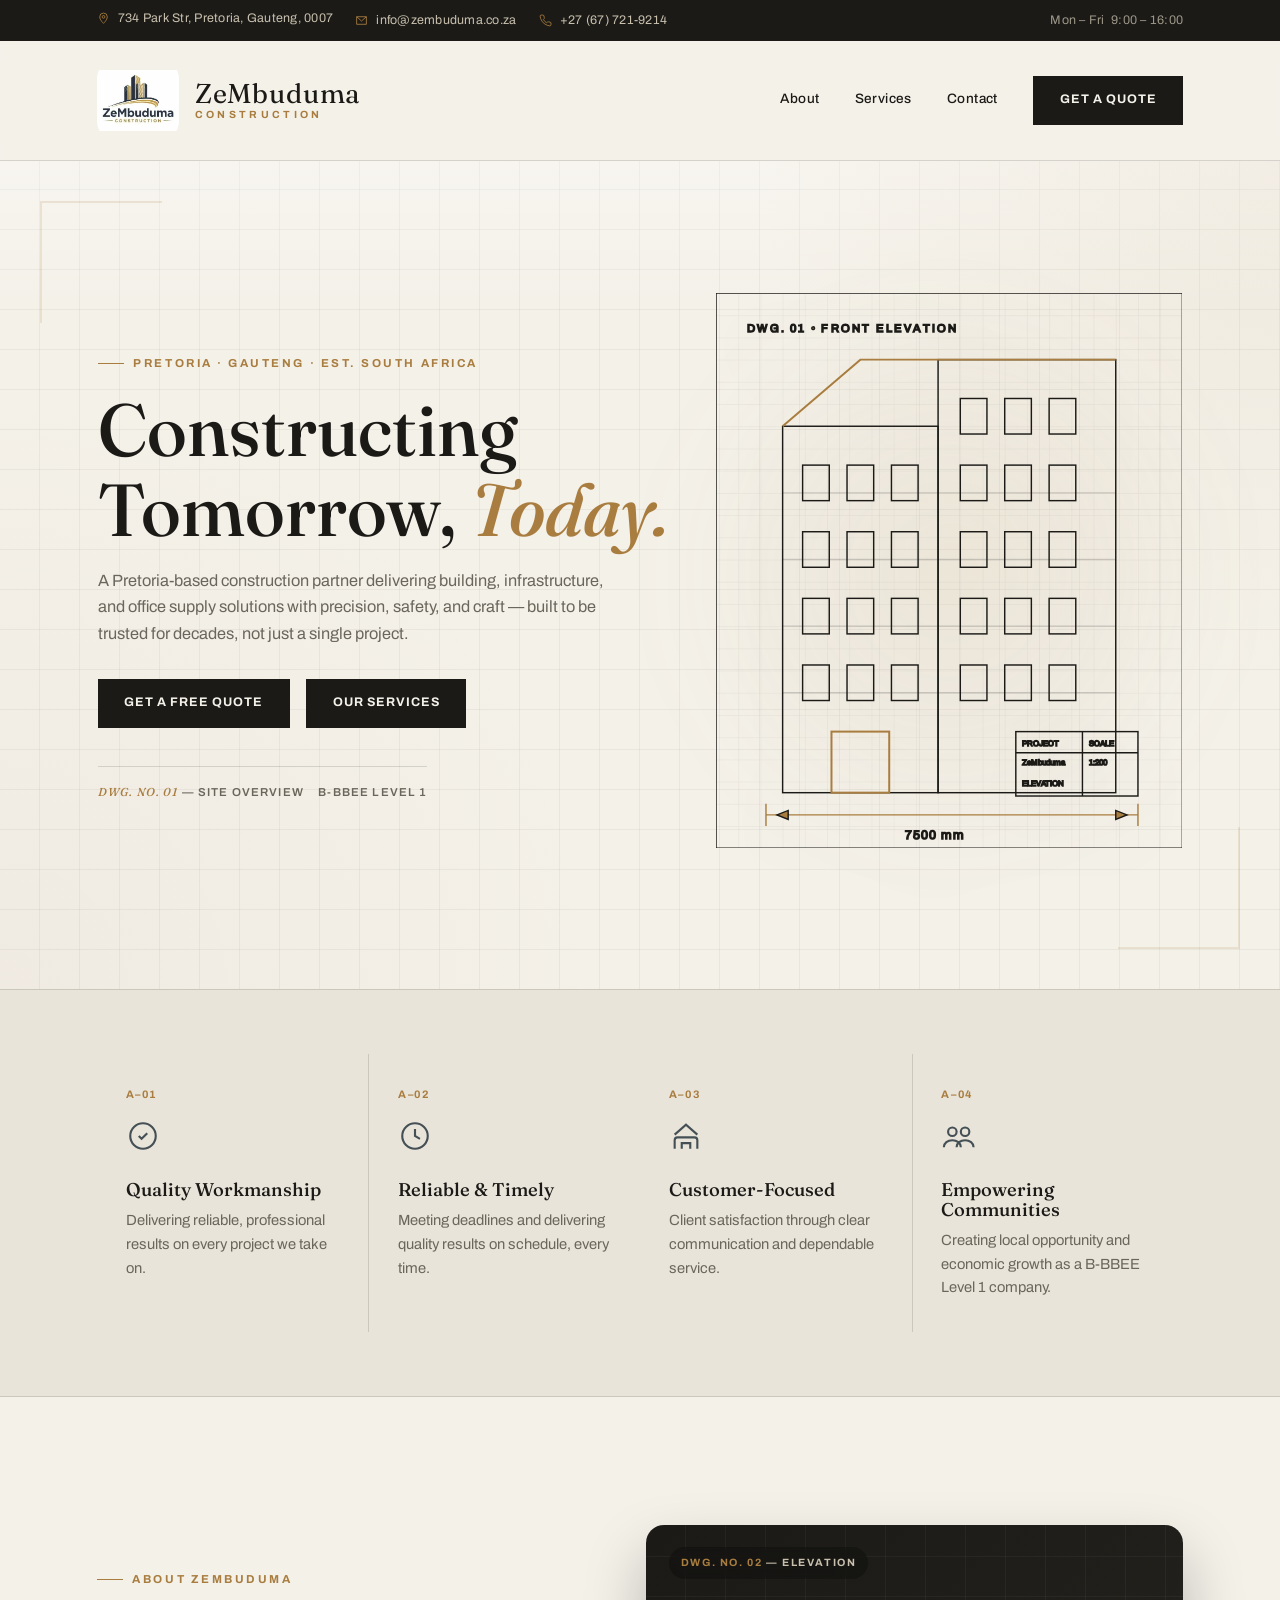
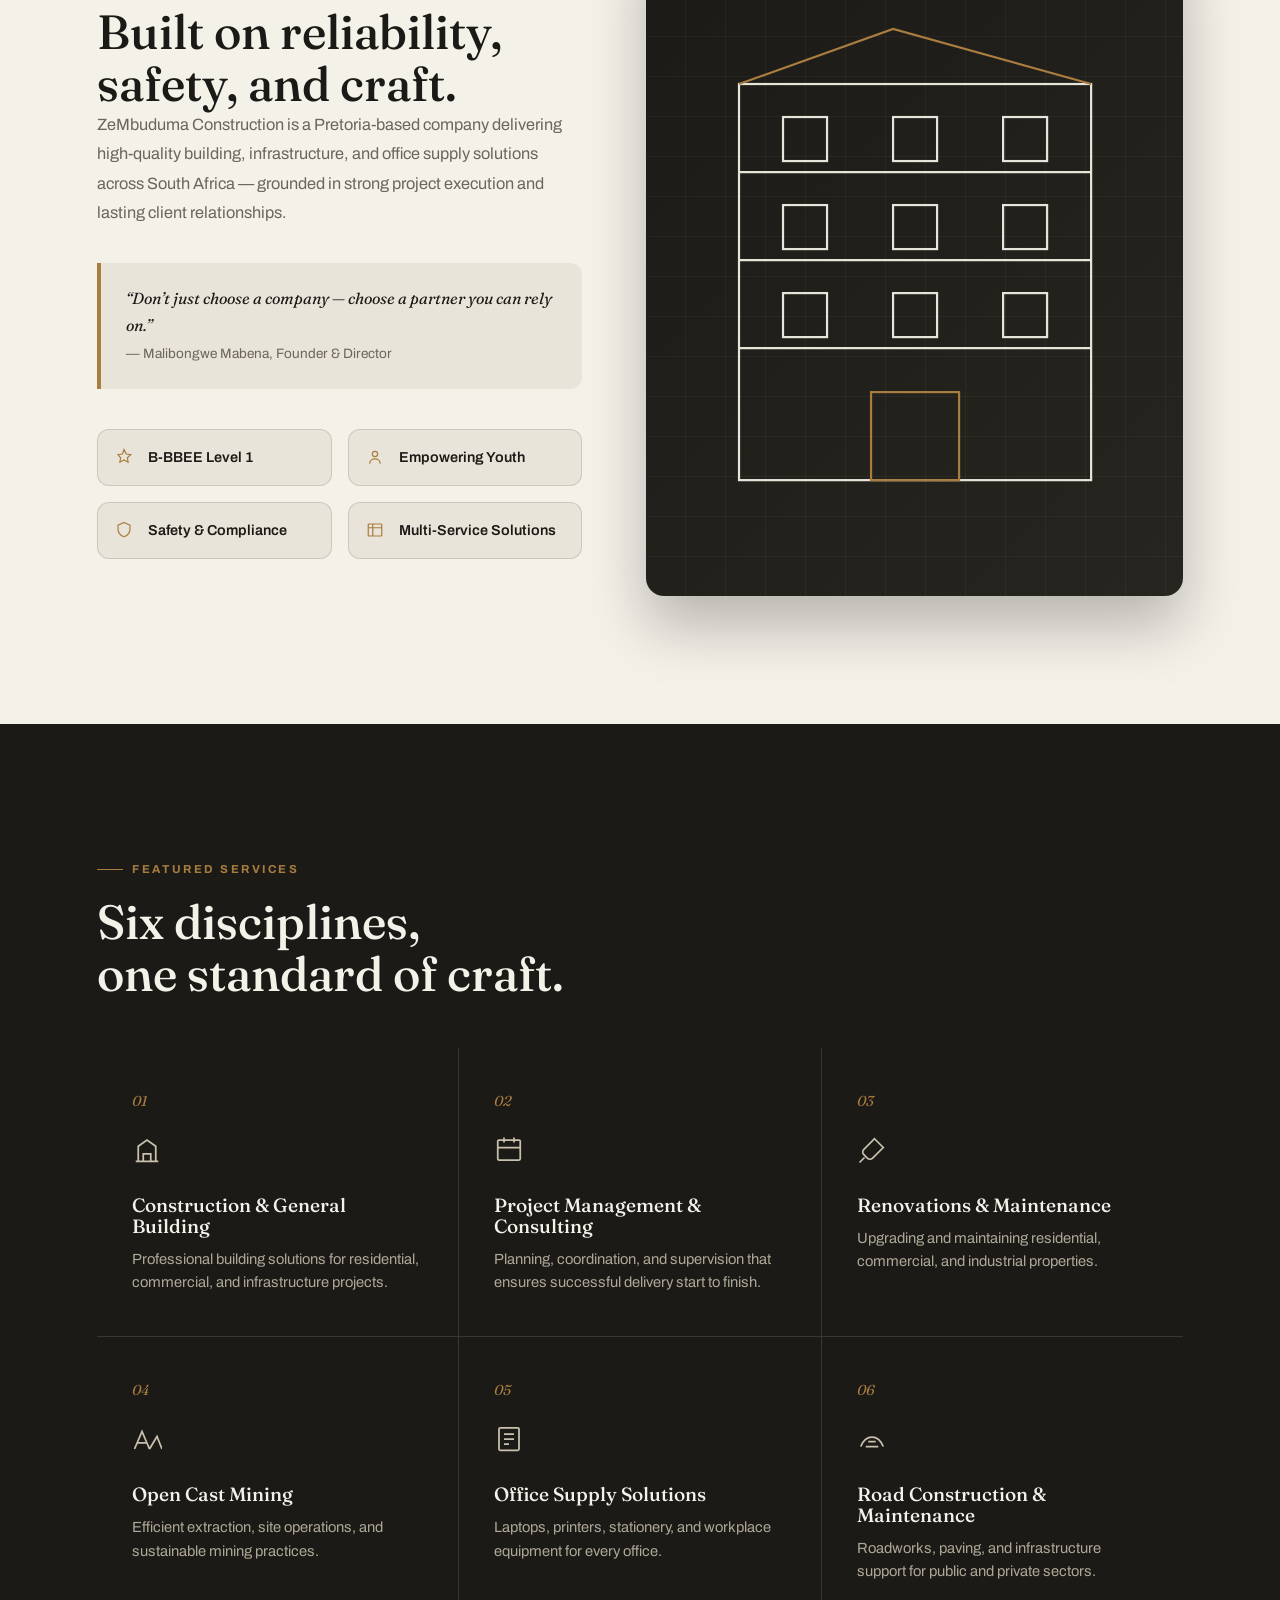
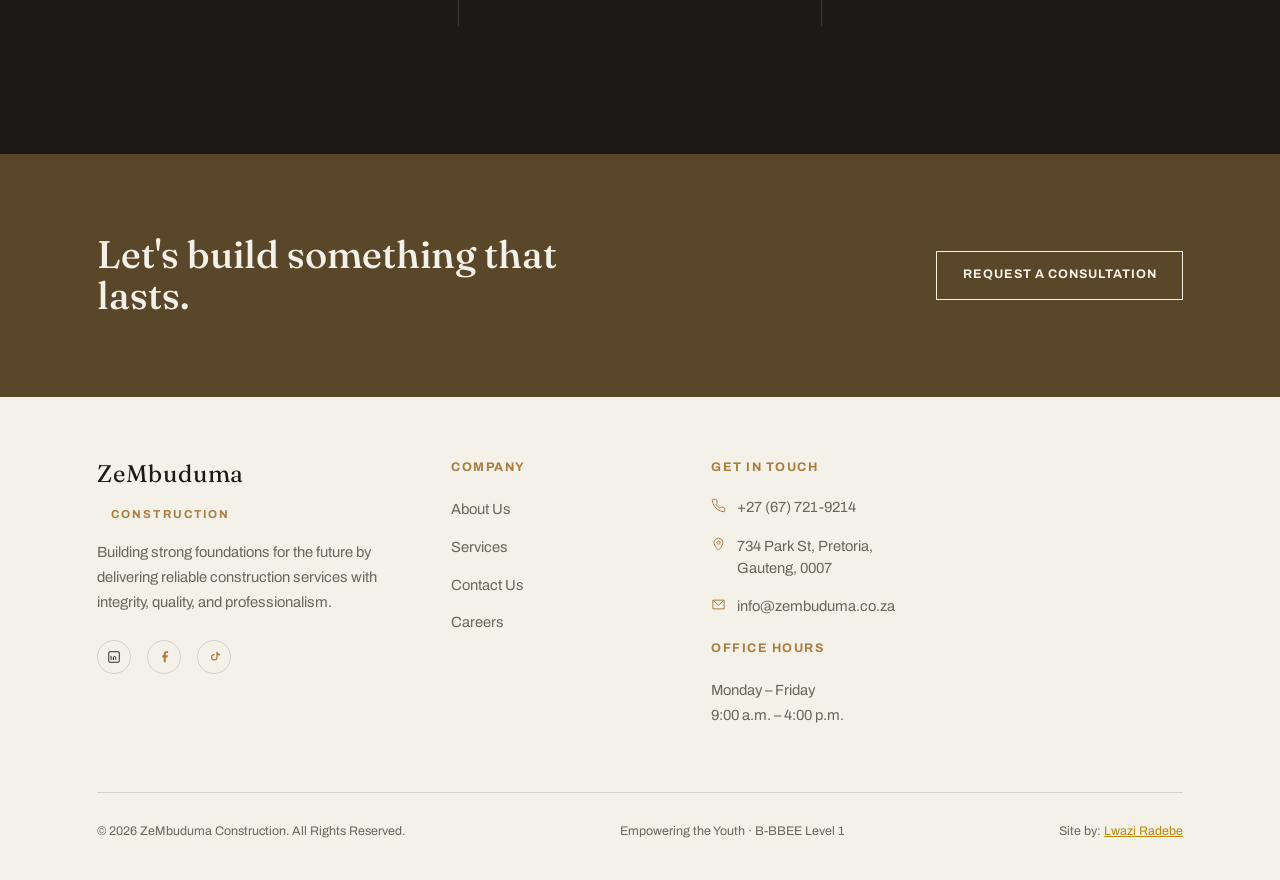
==== commit f11a322d: "Add files via upload" ====
--- a/index.html
+++ b/index.html
@@ -8,7 +8,8 @@
 <!-- Fonts -->
 <link rel="preconnect" href="https://fonts.googleapis.com">
 <link rel="preconnect" href="https://fonts.gstatic.com" crossorigin>
-<link href="https://fonts.googleapis.com/css2?family=Archivo:wght@400;500;600;700&family=Fraunces:opsz,wght@9..144,400;500;600&display=swap" rel="stylesheet">
+<link rel="stylesheet" href="https://fonts.googleapis.com/css2?family=Archivo:wght@400;500;600;700&family=Fraunces:opsz,wght@9..144,400;500;600&display=swap">
+<link rel="icon" href="favicon.webp">
 
 <!-- CSS -->
 <link rel="stylesheet" href="css/variables.css">
@@ -98,7 +99,7 @@
         <p class="lead">A Pretoria-based construction partner delivering building, infrastructure, and office supply solutions with precision, safety, and craft &mdash; built to be trusted for decades, not just a single project.</p>
         <div class="hero-cta-row">
           <a href="./qoute.html" class="btn solid">Get A Free Quote</a>
-          <a href="#services" class="btn">Our Services</a>
+          <a href="#services" class="btn solid">Our Services</a>
         </div>
         <div class="sheet-tag">
           <span><b>Dwg. No. 01</b> &mdash; Site Overview</span>
@@ -107,41 +108,79 @@
       </div>
       <div class="hero-art reveal">
         <svg viewBox="0 0 420 500" fill="none" stroke="#1b1a17" stroke-width="1.3">
-          <rect x="60" y="120" width="140" height="330" />
-          <rect x="200" y="60" width="160" height="390" />
-          <line x1="60" y1="120" x2="60" y2="450" stroke-dasharray="2 4" opacity="0.4"/>
-          <line x1="90" y1="170" x2="90" y2="200" />
-          <line x1="90" y1="230" x2="90" y2="260" />
-          <line x1="90" y1="290" x2="90" y2="320" />
-          <line x1="90" y1="350" x2="90" y2="380" />
-          <line x1="130" y1="170" x2="130" y2="200" />
-          <line x1="130" y1="230" x2="130" y2="260" />
-          <line x1="130" y1="290" x2="130" y2="320" />
-          <line x1="130" y1="350" x2="130" y2="380" />
-          <line x1="170" y1="170" x2="170" y2="200" />
-          <line x1="170" y1="230" x2="170" y2="260" />
-          <line x1="170" y1="290" x2="170" y2="320" />
-          <line x1="170" y1="350" x2="170" y2="380" />
-          <line x1="230" y1="100" x2="230" y2="130" />
-          <line x1="230" y1="160" x2="230" y2="190" />
-          <line x1="230" y1="220" x2="230" y2="250" />
-          <line x1="230" y1="280" x2="230" y2="310" />
-          <line x1="230" y1="340" x2="230" y2="370" />
-          <line x1="270" y1="100" x2="270" y2="130" />
-          <line x1="270" y1="160" x2="270" y2="190" />
-          <line x1="270" y1="220" x2="270" y2="250" />
-          <line x1="270" y1="280" x2="270" y2="310" />
-          <line x1="270" y1="340" x2="270" y2="370" />
-          <line x1="310" y1="100" x2="310" y2="130" />
-          <line x1="310" y1="160" x2="310" y2="190" />
-          <line x1="310" y1="220" x2="310" y2="250" />
-          <line x1="310" y1="280" x2="310" y2="310" />
-          <line x1="310" y1="340" x2="310" y2="370" />
-          <path d="M60 120 L130 60 L360 60" stroke="#a97d3f" stroke-width="1.6"/>
-          <line x1="45" y1="450" x2="380" y2="450" stroke="#a97d3f" stroke-width="1.2"/>
-          <line x1="45" y1="440" x2="45" y2="460" stroke="#a97d3f" stroke-width="1.2"/>
-          <line x1="380" y1="440" x2="380" y2="460" stroke="#a97d3f" stroke-width="1.2"/>
-          <text x="180" y="480" font-family="Archivo" font-size="11" fill="#a97d3f" letter-spacing="1">7500 mm</text>
+          <defs>
+            <pattern id="grid" width="20" height="20" patternUnits="userSpaceOnUse">
+              <path d="M20 0H0V20" stroke="#1b1a17" stroke-opacity=".05"/>
+            </pattern>
+          </defs>
+          <!-- Blueprint Grid -->
+          <rect width="420" height="500" fill="url(#grid)"/>
+          <!-- Drawing Label -->
+          <text x="28" y="35" fill="#a97d3f" font-size="10" font-family="Archivo" letter-spacing="2"> DWG. 01 • FRONT ELEVATION </text>
+          <!-- Buildings -->
+          <rect x="60" y="120" width="140" height="330"/>
+          <rect x="200" y="60" width="160" height="390"/>
+          <!-- Roof -->
+          <path d="M60 120 L130 60 L360 60" stroke="#a97d3f" stroke-width="1.8"/>
+          <!-- Floor Guides -->
+          <line x1="60" y1="180" x2="360" y2="180" opacity=".18"/>
+          <line x1="60" y1="240" x2="360" y2="240" opacity=".18"/>
+          <line x1="60" y1="300" x2="360" y2="300" opacity=".18"/>
+          <line x1="60" y1="360" x2="360" y2="360" opacity=".18"/>
+          <!-- Windows Left -->
+          <g>
+            <rect x="78" y="155" width="24" height="32"/>
+            <rect x="118" y="155" width="24" height="32"/>
+            <rect x="158" y="155" width="24" height="32"/>
+            <rect x="78" y="215" width="24" height="32"/>
+            <rect x="118" y="215" width="24" height="32"/>
+            <rect x="158" y="215" width="24" height="32"/>
+            <rect x="78" y="275" width="24" height="32"/>
+            <rect x="118" y="275" width="24" height="32"/>
+            <rect x="158" y="275" width="24" height="32"/>
+            <rect x="78" y="335" width="24" height="32"/>
+            <rect x="118" y="335" width="24" height="32"/>
+            <rect x="158" y="335" width="24" height="32"/>
+          </g>
+          <!-- Windows Right -->
+          <g>
+            <rect x="220" y="95" width="24" height="32"/>
+            <rect x="260" y="95" width="24" height="32"/>
+            <rect x="300" y="95" width="24" height="32"/>
+            <rect x="220" y="155" width="24" height="32"/>
+            <rect x="260" y="155" width="24" height="32"/>
+            <rect x="300" y="155" width="24" height="32"/>
+            <rect x="220" y="215" width="24" height="32"/>
+            <rect x="260" y="215" width="24" height="32"/>
+            <rect x="300" y="215" width="24" height="32"/>
+            <rect x="220" y="275" width="24" height="32"/>
+            <rect x="260" y="275" width="24" height="32"/>
+            <rect x="300" y="275" width="24" height="32"/>
+            <rect x="220" y="335" width="24" height="32"/>
+            <rect x="260" y="335" width="24" height="32"/>
+            <rect x="300" y="335" width="24" height="32"/>
+          </g>
+          <!-- Entrance (centered on left building: x=60 w=140 → center=130, door w=52 → x=104) -->
+          <rect x="104" y="395" width="52" height="55" stroke="#a97d3f" stroke-width="1.8"/>
+          <!-- Dimension Line -->
+          <line x1="45" y1="470" x2="380" y2="470" stroke="#a97d3f"/>
+          <line x1="45" y1="460" x2="45" y2="480" stroke="#a97d3f"/>
+          <line x1="380" y1="460" x2="380" y2="480" stroke="#a97d3f"/>
+          <!-- Arrowheads -->
+          <path d="M55 470 L65 466 L65 474Z" fill="#a97d3f"/>
+          <path d="M370 470 L360 466 L360 474Z" fill="#a97d3f"/>
+          <text x="170" y="492" fill="#a97d3f" font-family="Archivo" font-size="11" letter-spacing="1"> 7500 mm </text>
+          <!-- Title Block -->
+          <rect x="270" y="395" width="110" height="58"/>
+          <line x1="270" y1="414" x2="380" y2="414"/>
+          <line x1="330" y1="395" x2="330" y2="453"/>
+          <text x="276" y="408" font-size="7" fill="#1b1a17">PROJECT</text>
+          <text x="276" y="425" font-size="7" fill="#1b1a17">ZeMbuduma</text>
+          <text x="336" y="408" font-size="7" fill="#1b1a17">SCALE</text>
+          <text x="336" y="425" font-size="7" fill="#1b1a17">1:200</text>
+          <text x="276" y="444" font-size="7" fill="#1b1a17">ELEVATION</text>
+        </svg>
+      </div>
         </svg>
       </div>
     </div>
@@ -151,30 +190,61 @@
   <section class="features">
     <div class="wrap">
       <div class="feature-grid">
+        
+        <!-- Card 1 -->
         <div class="feature-card reveal">
-          <span class="tag">A&ndash;01</span>
-          <svg viewBox="0 0 24 24" fill="none" stroke-width="1.5"><path d="M9 12l2 2 4-4"/><circle cx="12" cy="12" r="9"/></svg>
-          <h3>Quality Workmanship</h3>
-          <p>Delivering reliable, professional results on every project we take on.</p>
-        </div>
+          <!-- The image that will rise -->
+          <div class="feature-img">
+            <img src="images/image-1.jpg" alt="Quality Workmanship">
+          </div>
+          <!-- Wrap the text so we can keep it above the image -->
+          <div class="feature-content">
+            <span class="tag">A&ndash;01</span>
+            <svg viewBox="0 0 24 24" fill="none" stroke-width="1.5"><path d="M9 12l2 2 4-4"/><circle cx="12" cy="12" r="9"/></svg>
+            <h3>Quality Workmanship</h3>
+            <p>Delivering reliable, professional results on every project we take on.</p>
+          </div>
+        </div>
+
+        <!-- Card 2 -->
         <div class="feature-card reveal">
-          <span class="tag">A&ndash;02</span>
-          <svg viewBox="0 0 24 24" fill="none" stroke-width="1.5"><circle cx="12" cy="12" r="9"/><path d="M12 7v5l3.5 2"/></svg>
-          <h3>Reliable &amp; Timely</h3>
-          <p>Meeting deadlines and delivering quality results on schedule, every time.</p>
-        </div>
+          <div class="feature-img">
+            <img src="images/image-2.jpg" alt="Reliable & Timely">
+          </div>
+          <div class="feature-content">
+            <span class="tag">A&ndash;02</span>
+            <svg viewBox="0 0 24 24" fill="none" stroke-width="1.5"><circle cx="12" cy="12" r="9"/><path d="M12 7v5l3.5 2"/></svg>
+            <h3>Reliable &amp; Timely</h3>
+            <p>Meeting deadlines and delivering quality results on schedule, every time.</p>
+          </div>
+        </div>
+
+        <!-- Card 3 -->
         <div class="feature-card reveal">
-          <span class="tag">A&ndash;03</span>
-          <svg viewBox="0 0 24 24" fill="none" stroke-width="1.5"><path d="M4 21v-6a2 2 0 0 1 2-2h12a2 2 0 0 1 2 2v6"/><path d="M9 21v-4h6v4"/><path d="M4 11l8-7 8 7"/></svg>
-          <h3>Customer-Focused</h3>
-          <p>Client satisfaction through clear communication and dependable service.</p>
-        </div>
+          <div class="feature-img">
+            <img src="images/image-3.jpg" alt="Customer-Focused">
+          </div>
+          <div class="feature-content">
+            <span class="tag">A&ndash;03</span>
+            <svg viewBox="0 0 24 24" fill="none" stroke-width="1.5"><path d="M4 21v-6a2 2 0 0 1 2-2h12a2 2 0 0 1 2 2v6"/><path d="M9 21v-4h6v4"/><path d="M4 11l8-7 8 7"/></svg>
+            <h3>Customer-Focused</h3>
+            <p>Client satisfaction through clear communication and dependable service.</p>
+          </div>
+        </div>
+
+        <!-- Card 4 -->
         <div class="feature-card reveal">
-          <span class="tag">A&ndash;04</span>
-          <svg viewBox="0 0 24 24" fill="none" stroke-width="1.5"><circle cx="8" cy="9" r="3"/><circle cx="17" cy="9" r="3"/><path d="M2 20c0-3 2.7-5 6-5s6 2 6 5"/><path d="M11 20c0-3 2.7-5 6-5s6 2 6 5"/></svg>
-          <h3>Empowering Communities</h3>
-          <p>Creating local opportunity and economic growth as a B-BBEE Level 1 company.</p>
-        </div>
+          <div class="feature-img">
+            <img src="images/image-4.jpg" alt="Empowering Communities">
+          </div>
+          <div class="feature-content">
+            <span class="tag">A&ndash;04</span>
+            <svg viewBox="0 0 24 24" fill="none" stroke-width="1.5"><circle cx="8" cy="9" r="3"/><circle cx="17" cy="9" r="3"/><path d="M2 20c0-3 2.7-5 6-5s6 2 6 5"/><path d="M11 20c0-3 2.7-5 6-5s6 2 6 5"/></svg>
+            <h3>Empowering Communities</h3>
+            <p>Creating local opportunity and economic growth as a B-BBEE Level 1 company.</p>
+          </div>
+        </div>
+
       </div>
     </div>
   </section>
@@ -193,7 +263,6 @@
           <div class="badge"><svg viewBox="0 0 24 24" fill="none" stroke-width="1.6"><path d="M12 2l8 3.5v5c0 5-3.4 8.7-8 10.5C7.4 19.2 4 15.5 4 10.5v-5z"/></svg>Safety &amp; Compliance</div>
           <div class="badge"><svg viewBox="0 0 24 24" fill="none" stroke-width="1.6"><rect x="3" y="4" width="18" height="16" rx="1"/><path d="M3 9h18M9 4v16"/></svg>Multi-Service Solutions</div>
         </div>
-        <a href="#services" class="btn brass">Learn More</a>
       </div>
       <div class="about-art reveal">
         <span class="corner-label"><b>Dwg. No. 02</b> &mdash; Elevation</span>
--- a/css/variables.css
+++ b/css/variables.css
@@ -12,3 +12,26 @@
   --font-display: 'Fraunces', serif;
   --font-body: 'Archivo', sans-serif;
 }
+
+@media (prefers-color-scheme: dark) {
+  :root {
+  /* Backgrounds (Deep, warm off-blacks) */
+  --bg-main: #12110e;          /* Crushed obsidian (deep canvas background) */
+  --bg-surface: #1b1a17;       /* Your original --charcoal (perfect for cards/sections) */
+  --bg-elevated: #26251f;      /* Your original --charcoal-soft (for nested elements/inputs) */
+
+  /* Typography (Soft, warm whites to avoid harsh eye strain) */
+  --text-main: #f4f1e9;        /* Your original --paper (crisp, elegant headers) */
+  --text-secondary: #e9e4d9;   /* Your original --concrete (highly readable body text) */
+  --text-muted: #a6a093;       /* Balanced mid-tone for captions and metadata */
+
+  /* UI Accents (Slightly boosted in brightness so they don't look muddy on dark) */
+  --brass-dark: #c29553;       /* Luminous brass for links, icons, and primary actions */
+  --rust-dark: #a35d45;        /* Warm rust for warnings, hover states, or secondary accents */
+  --steel-dark: #8ba0aa;       /* Softened slate-blue for secondary icons or subtle graphics */
+
+  /* Borders & Dividers */
+  --border-subtle: rgba(244, 241, 233, 0.08); /* Faint warm line */
+  --border-strong: rgba(244, 241, 233, 0.18); /* Defined line for active elements */
+}
+}
--- a/css/hero.css
+++ b/css/hero.css
@@ -1,70 +1,275 @@
+/* ==========================================================================
+   Hero
+   ========================================================================== */
+
 .hero{
-  position:relative;
-  min-height:auto;
-  display:flex;
-  align-items:center;
-  background:
-    linear-gradient(180deg, rgba(244,241,233,0.2), var(--paper) 85%),
-    repeating-linear-gradient(0deg, transparent 0 39px, rgba(27,26,23,0.05) 39px 40px),
-    repeating-linear-gradient(90deg, transparent 0 39px, rgba(27,26,23,0.05) 39px 40px),
-    var(--paper);
-  overflow:hidden;
+    position:relative;
+    display:flex;
+    align-items:center;
+    overflow:hidden;
+    isolation:isolate;
+
+    background:
+        radial-gradient(circle at top right, rgba(169,125,63,.06), transparent 35%),
+        radial-gradient(circle at bottom left, rgba(138,74,52,.04), transparent 40%),
+        linear-gradient(180deg, rgba(255,255,255,.28), transparent 18%),
+        repeating-linear-gradient(
+            0deg,
+            transparent 0 39px,
+            rgba(27,26,23,.05) 39px 40px
+        ),
+        repeating-linear-gradient(
+            90deg,
+            transparent 0 39px,
+            rgba(27,26,23,.05) 39px 40px
+        ),
+        var(--paper);
+}
+
+/* Decorative drafting corners */
+
+.hero::before,
+.hero::after{
+    content:"";
+    position:absolute;
+    width:120px;
+    height:120px;
+    pointer-events:none;
+    opacity:.15;
+}
+
+.hero::before{
+    top:40px;
+    left:40px;
+    border-top:2px solid var(--brass);
+    border-left:2px solid var(--brass);
+}
+
+.hero::after{
+    right:40px;
+    bottom:40px;
+    border-right:2px solid var(--brass);
+    border-bottom:2px solid var(--brass);
 }
 
 .hero .wrap{
-  position:relative;
-  z-index:2;
-  display:grid;
-  grid-template-columns:1fr;
-  gap:2rem;
-  align-items:center;
-  padding-top:3.5rem;
-  padding-bottom:3.5rem;
+    position:relative;
+    z-index:2;
+
+    display:grid;
+    grid-template-columns:1fr;
+    gap:2rem;
+    align-items:center;
+
+    padding-top:3.8rem;
+    padding-bottom:3.8rem;
 }
 
 .hero h1{
-  margin-bottom:1.2rem;
+    margin-bottom:1.2rem;
 }
 
 .hero h1 em{
-  font-style:italic;
-  color:var(--brass);
+    color:var(--brass);
+    font-style:italic;
 }
 
 .hero-cta-row{
-  display:flex;
-  gap:1rem;
-  margin-top:2rem;
-  flex-wrap:wrap;
+    display:flex;
+    flex-wrap:wrap;
+    gap:1rem;
+    margin-top:2rem;
 }
 
 .sheet-tag{
-  margin-top:2.4rem;
-  display:inline-flex;
-  align-items:center;
-  gap:0.9rem;
-  font-size:0.72rem;
-  letter-spacing:0.1em;
-  text-transform:uppercase;
-  color:var(--text-muted);
-  font-weight:600;
-  border-top:1px solid var(--line);
-  padding-top:1rem;
+    display:inline-flex;
+    align-items:center;
+    gap:.9rem;
+
+    margin-top:2.4rem;
+    padding-top:1rem;
+
+    border-top:1px solid var(--line);
+
+    font-size:.72rem;
+    font-weight:600;
+    letter-spacing:.1em;
+    text-transform:uppercase;
+
+    color:var(--text-muted);
 }
 
 .sheet-tag b{
-  color:var(--brass);
-  font-family:var(--font-display);
-  font-style:italic;
-  font-weight:500;
-}
+    color:var(--brass);
+    font-family:var(--font-display);
+    font-style:italic;
+    font-weight:500;
+}
+
+/* ==========================================================================
+   Blueprint
+   ========================================================================== */
 
 .hero-art{
-  display:none;
-  position:relative;
+    display:none;
+    position:relative;
+}
+
+@media(min-width:1024px){
+
+.hero .wrap{
+    grid-template-columns:1.05fr .95fr;
+}
+
+.hero-art{
+    display:block;
+}
+
+}
+
+.hero-art::before{
+    content:"";
+    position:absolute;
+    inset:-30px;
+    z-index:-1;
+
+    background:
+        radial-gradient(circle,
+        rgba(169,125,63,.10),
+        transparent 70%);
+
+    filter:blur(45px);
 }
 
 .hero-art svg{
-  width:100%;
-  height:auto;
-}
+    width:100%;
+    height:auto;
+
+    filter:
+        drop-shadow(0 20px 35px rgba(27,26,23,.08));
+
+    animation:blueprintFloat 9s ease-in-out infinite;
+    will-change: transform;
+}
+
+@keyframes blueprintFloat{
+
+    0%{
+        transform:
+            translateY(0)
+            rotate(-0.4deg);
+    }
+
+    50%{
+        transform:
+            translateY(-10px)
+            rotate(.4deg);
+    }
+
+    100%{
+        transform:
+            translateY(0)
+            rotate(-0.4deg);
+    }
+
+}
+
+/* ==========================================================================
+   Dark Theme
+   ========================================================================== */
+
+@media (prefers-color-scheme: dark){
+
+.hero{
+
+    background:
+        radial-gradient(circle at top right,
+            rgba(194,149,83,.08),
+            transparent 30%),
+
+        radial-gradient(circle at bottom left,
+            rgba(163,93,69,.08),
+            transparent 40%),
+
+        linear-gradient(
+            180deg,
+            rgba(255,255,255,.03),
+            transparent 18%
+        ),
+
+        repeating-linear-gradient(
+            0deg,
+            transparent 0 39px,
+            rgba(244,241,233,.045) 39px 40px
+        ),
+
+        repeating-linear-gradient(
+            90deg,
+            transparent 0 39px,
+            rgba(244,241,233,.045) 39px 40px
+        ),
+
+        linear-gradient(
+            180deg,
+            #181714,
+            #11100d
+        );
+}
+
+.hero::before,
+.hero::after{
+    border-color:var(--brass-dark);
+    opacity:.25;
+}
+
+.hero h1{
+    color:var(--text-main);
+}
+
+.hero h1 em{
+    color:var(--brass-dark);
+}
+
+.sheet-tag{
+    color:var(--text-muted);
+    border-top-color:var(--border-subtle);
+}
+
+.sheet-tag b{
+    color:var(--brass-dark);
+}
+
+.hero-art::before{
+
+    background:
+        radial-gradient(circle,
+        rgba(194,149,83,.12),
+        transparent 70%);
+}
+
+.hero-art svg{
+
+    stroke:var(--text-secondary);
+
+    filter:
+        drop-shadow(0 18px 30px rgba(0,0,0,.45))
+        drop-shadow(0 0 8px rgba(194,149,83,.08));
+}
+
+.hero-art text{
+    fill:var(--brass-dark);
+}
+
+}
+
+/* ==========================================================================
+   Reduced Motion
+   ========================================================================== */
+
+@media (prefers-reduced-motion: reduce){
+
+.hero-art svg{
+    animation:none;
+}
+
+}
--- a/css/header.css
+++ b/css/header.css
@@ -1,285 +1,398 @@
 /* ---------- Top Bar ---------- */
 
 .topbar{
-    background:var(--charcoal);
-    color:var(--concrete-dark);
-    font-size:.78rem;
-    letter-spacing:.02em;
+background:var(--charcoal);
+color:var(--concrete-dark);
+font-size:.78rem;
+letter-spacing:.02em;
+}
+
+@media (prefers-color-scheme: dark){
+.topbar{
+background:var(--bg-elevated);
+color:var(--text-secondary);
+}
 }
 
 .topbar .wrap{
+display:flex;
+flex-direction:column;
+align-items:flex-start;
+justify-content:space-between;
+gap:.5rem;
+padding:.55rem 1.2rem;
+}
+
+.topbar .contacts{
+display:flex;
+flex-wrap:wrap;
+gap:1rem;
+}
+
+.topbar .contacts a{
+display:inline-flex;
+align-items:center;
+gap:.5rem;
+color:var(--concrete-dark);
+text-decoration:none;
+transition:color .25s ease;
+}
+
+@media (prefers-color-scheme: dark){
+.topbar .contacts a{
+color:var(--text-secondary);
+}
+}
+
+.topbar .contacts a:hover{
+color:var(--brass);
+}
+
+@media (prefers-color-scheme: dark){
+.topbar .contacts a:hover{
+color:var(--brass-dark);
+}
+}
+
+.topbar .contacts a:focus-visible{
+outline:2px solid var(--brass);
+outline-offset:3px;
+border-radius:2px;
+}
+
+@media (prefers-color-scheme: dark){
+.topbar .contacts a:focus-visible{
+outline-color:var(--brass-dark);
+}
+}
+
+.topbar .contacts svg{
+width:13px;
+height:13px;
+stroke:var(--brass);
+flex-shrink:0;
+}
+
+@media (prefers-color-scheme: dark){
+.topbar .contacts svg{
+stroke:var(--brass-dark);
+}
+}
+
+.topbar .hours{
+color:var(--concrete-dark);
+opacity:.75;
+}
+
+@media (prefers-color-scheme: dark){
+.topbar .hours{
+color:var(--text-muted);
+}
+}
+
+/* ---------- Location dropdown ---------- */
+
+.contact-dropdown{
+position:relative;
+}
+
+.contact-trigger{
+display:inline-flex;
+align-items:center;
+gap:.5rem;
+background:none;
+border:none;
+padding:0;
+color:var(--concrete-dark);
+font:inherit;
+letter-spacing:inherit;
+cursor:pointer;
+transition:color .25s ease;
+}
+
+@media (prefers-color-scheme: dark){
+.contact-trigger{
+color:var(--text-secondary);
+}
+}
+
+.contact-trigger:hover{
+color:var(--brass);
+}
+
+@media (prefers-color-scheme: dark){
+.contact-trigger:hover{
+color:var(--brass-dark);
+}
+}
+
+.contact-trigger:focus-visible{
+outline:2px solid var(--brass);
+outline-offset:3px;
+border-radius:2px;
+}
+
+@media (prefers-color-scheme: dark){
+.contact-trigger:focus-visible{
+outline-color:var(--brass-dark);
+}
+}
+
+.contact-trigger svg{
+width:13px;
+height:13px;
+stroke:var(--brass);
+flex-shrink:0;
+}
+
+@media (prefers-color-scheme: dark){
+.contact-trigger svg{
+stroke:var(--brass-dark);
+}
+}
+
+.contact-menu{
+display:none;
+position:absolute;
+top:calc(100% + .6rem);
+left:0;
+min-width:160px;
+background:var(--paper);
+border:1px solid var(--line);
+border-radius:6px;
+padding:.4rem;
+z-index:200;
+}
+
+@media (prefers-color-scheme: dark){
+.contact-menu{
+background:var(--bg-elevated);
+border-color:var(--border-subtle);
+}
+}
+
+.contact-dropdown.open .contact-menu{
+display:block;
+}
+
+.contact-menu a{
+display:block;
+padding:.5rem .7rem;
+font-size:.78rem;
+letter-spacing:normal;
+color:var(--charcoal);
+text-decoration:none;
+border-radius:4px;
+transition:background .2s ease,color .2s ease;
+}
+
+@media (prefers-color-scheme: dark){
+.contact-menu a{
+color:var(--text-main);
+}
+}
+
+.contact-menu a:hover{
+background:rgba(0,0,0,.05);
+}
+
+@media (prefers-color-scheme: dark){
+.contact-menu a:hover{
+background:rgba(255,255,255,.06);
+}
+}
+
+.contact-menu a:focus-visible{
+outline:2px solid var(--brass);
+outline-offset:-2px;
+}
+
+@media (prefers-color-scheme: dark){
+.contact-menu a:focus-visible{
+outline-color:var(--brass-dark);
+}
+}
+
+/* ---------- Header ---------- */
+
+header{
+position:sticky;
+top:0;
+z-index:100;
+background:rgba(244,241,233,.92);
+backdrop-filter:blur(10px);
+border-bottom:1px solid var(--line);
+}
+
+@media (prefers-color-scheme: dark){
+header{
+background:rgba(18,17,14,.92);
+border-bottom-color:var(--border-subtle);
+}
+}
+
+header .wrap{
+display:flex;
+justify-content:space-between;
+align-items:center;
+padding:1rem 1.2rem;
+}
+
+/* ---------- Logo ---------- */
+
+.logo{
+display:flex;
+align-items:center;
+gap:.8rem;
+text-decoration:none;
+}
+
+.logo img{
+object-fit:contain;
+display:block;
+flex-shrink:0;
+width:60px;
+height:60px;
+border-radius:20px;
+}
+
+.logo-text{
+display:flex;
+flex-direction:column;
+justify-content:center;
+line-height:1;
+}
+
+.logo .name{
+font-family:var(--font-display);
+font-size:1.35rem;
+letter-spacing:.03em;
+color:var(--charcoal);
+}
+
+@media (prefers-color-scheme: dark){
+.logo .name{
+color:var(--text-main);
+}
+}
+
+.logo .sub{
+margin-top:.2rem;
+font-family:var(--font-body);
+font-size:.58rem;
+font-weight:700;
+letter-spacing:.32em;
+text-transform:uppercase;
+color:var(--brass);
+}
+
+@media (prefers-color-scheme: dark){
+.logo .sub{
+color:var(--brass-dark);
+}
+}
+
+/* ---------- Navigation ---------- */
+
+nav.mainnav{
+display:none;
+align-items:center;
+gap:2.2rem;
+}
+
+nav.mainnav a.navlink{
+position:relative;
+padding-bottom:4px;
+text-decoration:none;
+color:var(--charcoal);
+font-size:.85rem;
+font-weight:500;
+letter-spacing:.03em;
+}
+
+@media (prefers-color-scheme: dark){
+nav.mainnav a.navlink{
+color:var(--text-secondary);
+}
+}
+
+nav.mainnav a.navlink::after{
+content:"";
+position:absolute;
+left:0;
+bottom:0;
+width:0;
+height:1px;
+background:var(--brass);
+transition:width .3s ease;
+}
+
+@media (prefers-color-scheme: dark){
+nav.mainnav a.navlink::after{
+background:var(--brass-dark);
+}
+}
+
+nav.mainnav a.navlink:hover::after{
+width:100%;
+}
+
+/* ---------- Tablet ---------- */
+
+@media (min-width:768px){
+
+.topbar .wrap{
+    flex-direction:row;
+    align-items:center;
+    padding:.55rem 6%;
+}
+
+header .wrap{
+    padding:1rem 6%;
+}
+
+.logo{
+    gap:1rem;
+}
+
+.logo img{
+    width:70px;
+    height:70px;
+}
+
+.logo .name{
+    font-size:1.5rem;
+}
+
+.logo .sub{
+    font-size:.62rem;
+}
+
+}
+
+/* ---------- Laptop/Desktop ---------- */
+
+@media (min-width:1024px){
+
+header .wrap{
+    padding:1.15rem 6%;
+}
+
+.logo img{
+    width:82px;
+    height:82px;
+}
+
+.logo .name{
+    font-size:1.7rem;
+}
+
+.logo .sub{
+    font-size:.65rem;
+}
+
+nav.mainnav{
     display:flex;
-    flex-direction:column;
-    align-items:flex-start;
-    justify-content:space-between;
-    gap:.5rem;
-    padding:.55rem 1.2rem;
-}
-
-.topbar .contacts{
-    display:flex;
-    flex-wrap:wrap;
-    gap:1rem;
-}
-
-.topbar .contacts a{
-    display:inline-flex;
-    align-items:center;
-    gap:.5rem;
-    color:var(--concrete-dark);
-    text-decoration:none;
-    transition:color .25s ease;
-}
-
-.topbar .contacts a:hover{
-    color:var(--brass);
-}
-
-.topbar .contacts a:focus-visible{
-    outline:2px solid var(--brass);
-    outline-offset:3px;
-    border-radius:2px;
-}
-
-.topbar .contacts svg{
-    width:13px;
-    height:13px;
-    stroke:var(--brass);
-    flex-shrink:0;
-}
-
-.topbar .hours{
-    color:var(--concrete-dark);
-    opacity:.75;
-}
-
-/* ---------- Location dropdown ---------- */
-
-.contact-dropdown{
-    position:relative;
-}
-
-.contact-trigger{
-    display:inline-flex;
-    align-items:center;
-    gap:.5rem;
-    background:none;
-    border:none;
-    padding:0;
-    color:var(--concrete-dark);
-    font:inherit;
-    letter-spacing:inherit;
-    cursor:pointer;
-    transition:color .25s ease;
-}
-
-.contact-trigger:hover{
-    color:var(--brass);
-}
-
-.contact-trigger:focus-visible{
-    outline:2px solid var(--brass);
-    outline-offset:3px;
-    border-radius:2px;
-}
-
-.contact-trigger svg{
-    width:13px;
-    height:13px;
-    stroke:var(--brass);
-    flex-shrink:0;
-}
-
-.contact-menu{
-    display:none;
-    position:absolute;
-    top:calc(100% + .6rem);
-    left:0;
-    min-width:160px;
-    background:var(--paper);
-    border:1px solid var(--line);
-    border-radius:6px;
-    padding:.4rem;
-    z-index:200; /* was 20 — must exceed header's z-index:100 */
-}
-
-.contact-dropdown.open .contact-menu{
-    display:block;
-}
-
-.contact-menu a{
-    display:block;
-    padding:.5rem .7rem;
-    font-size:.78rem;
-    letter-spacing:normal;
-    color:var(--charcoal);
-    text-decoration:none;
-    border-radius:4px;
-    transition:background .2s ease;
-}
-
-.contact-menu a:hover{
-    background:rgba(0,0,0,.05);
-}
-
-.contact-menu a:focus-visible{
-    outline:2px solid var(--brass);
-    outline-offset:-2px;
-}
-
-/* ---------- Header ---------- */
-
-header{
-    position:sticky;
-    top:0;
-    z-index:100;
-    background:rgba(244,241,233,.92);
-    backdrop-filter:blur(10px);
-    border-bottom:1px solid var(--line);
-}
-
-header .wrap{
-    display:flex;
-    justify-content:space-between;
-    align-items:center;
-    padding:1rem 1.2rem;
-}
-
-
-/* ---------- Logo ---------- */
-
-.logo{
-    display:flex;
-    align-items:center;
-    gap:.8rem;
-    text-decoration:none;
-}
-
-.logo img{
-    object-fit:contain;
-    display:block;
-    flex-shrink:0;
-    width: 60px;
-    height: 60px;
-    border-radius: 20px;
-}
-
-.logo-text{
-    display:flex;
-    flex-direction:column;
-    justify-content:center;
-    line-height:1;
-}
-
-.logo .name{
-    font-family:var(--font-display);
-    font-size:1.35rem;
-    letter-spacing:.03em;
-    color:var(--charcoal);
-}
-
-.logo .sub{
-    margin-top:.2rem;
-    font-family:var(--font-body);
-    font-size:.58rem;
-    font-weight:700;
-    letter-spacing:.32em;
-    text-transform:uppercase;
-    color:var(--brass);
-}
-
-
-/* ---------- Navigation ---------- */
-
-nav.mainnav{
-    display:none;
-    align-items:center;
-    gap:2.2rem;
-}
-
-nav.mainnav a.navlink{
-    position:relative;
-    padding-bottom:4px;
-    text-decoration:none;
-    color:var(--charcoal);
-    font-size:.85rem;
-    font-weight:500;
-    letter-spacing:.03em;
-}
-
-nav.mainnav a.navlink::after{
-    content:"";
-    position:absolute;
-    left:0;
-    bottom:0;
-    width:0;
-    height:1px;
-    background:var(--brass);
-    transition:width .3s ease;
-}
-
-nav.mainnav a.navlink:hover::after{
-    width:100%;
-}
-
-
-/* ---------- Tablet ---------- */
-
-@media (min-width:768px){
-
-    .topbar .wrap{
-        flex-direction:row;
-        align-items:center;
-        padding:.55rem 6%;
-    }
-
-    header .wrap{
-        padding:1rem 6%;
-    }
-
-    .logo{
-        gap:1rem;
-    }
-
-    .logo img{
-        width:70px;
-        height:70px;
-    }
-
-    .logo .name{
-        font-size:1.5rem;
-    }
-
-    .logo .sub{
-        font-size:.62rem;
-    }
-
-}
-
-
-/* ---------- Laptop/Desktop ---------- */
-
-@media (min-width:1024px){
-
-    header .wrap{
-        padding:1.15rem 6%;
-    }
-
-    .logo img{
-        width:82px;
-        height:82px;
-    }
-
-    .logo .name{
-        font-size:1.7rem;
-    }
-
-    .logo .sub{
-        font-size:.65rem;
-    }
-
-    nav.mainnav{
-        display:flex;
-    }
-
-}+}
+
+}
--- a/css/features.css
+++ b/css/features.css
@@ -1,52 +1,142 @@
 .features{
-  background:var(--concrete);
-  border-top:1px solid var(--line);
-  border-bottom:1px solid var(--line);
+background:var(--concrete);
+border-top:1px solid var(--line);
+border-bottom:1px solid var(--line);
+}
+
+@media (prefers-color-scheme: dark){
+.features{
+background:var(--bg-surface);
+border-top:1px solid var(--border-subtle);
+border-bottom:1px solid var(--border-subtle);
+}
 }
 
 .features .wrap{
-  padding-top:4rem;
-  padding-bottom:4rem;
+padding-top:4rem;
+padding-bottom:4rem;
 }
 
 .feature-grid{
-  display:grid;
-  grid-template-columns:1fr;
-  gap:0;
+display:grid;
+grid-template-columns:1fr;
+gap:0;
 }
 
 .feature-card{
-  padding:2rem 0;
-  border-top:1px solid var(--line);
+padding:3rem 2rem;
+border-top:1px solid var(--line);
+position:relative;
+overflow:hidden;
+cursor:pointer;
+}
+
+@media (prefers-color-scheme: dark){
+.feature-card{
+border-top-color:var(--border-subtle);
+}
 }
 
 .feature-card:first-child{
-  border-top:none;
+border-top:none;
 }
 
 .feature-card .tag{
-  font-size:0.68rem;
-  letter-spacing:0.15em;
-  color:var(--brass);
-  font-weight:700;
-  margin-bottom:1rem;
-  display:block;
+font-size:0.68rem;
+letter-spacing:0.15em;
+color:var(--brass);
+font-weight:700;
+margin-bottom:1rem;
+display:block;
+}
+
+@media (prefers-color-scheme: dark){
+.feature-card .tag{
+color:var(--brass-dark);
+}
 }
 
 .feature-card svg{
-  width:34px;
-  height:34px;
-  stroke:var(--steel);
-  margin-bottom:1.2rem;
+width:34px;
+height:34px;
+stroke:var(--steel);
+margin-bottom:1.2rem;
+transition:stroke .3s ease;
+}
+
+@media (prefers-color-scheme: dark){
+.feature-card svg{
+stroke:var(--steel-dark);
+}
 }
 
 .feature-card h3{
-  font-size:1.15rem;
-  margin-bottom:0.6rem;
-  font-weight:500;
+font-size:1.15rem;
+margin-bottom:0.6rem;
+font-weight:500;
+color:var(--charcoal);
+}
+
+@media (prefers-color-scheme: dark){
+.feature-card h3{
+color:var(--text-main);
+}
 }
 
 .feature-card p{
-  font-size:0.92rem;
-  color:var(--text-muted);
+font-size:0.92rem;
+color:var(--text-muted);
 }
+
+.feature-content{
+position:relative;
+z-index:2;
+transition:transform .5s ease;
+}
+
+.feature-img{
+position:absolute;
+inset:0;
+z-index:1;
+transform:translateY(100%);
+transition:transform .5s cubic-bezier(.25,1,.5,1);
+}
+
+.feature-img::after{
+content:'';
+position:absolute;
+inset:0;
+background:linear-gradient(to top,
+rgba(0,0,0,.8),
+rgba(0,0,0,.2));
+}
+
+.feature-img img{
+width:100%;
+height:100%;
+object-fit:cover;
+}
+
+.feature-card:hover .feature-img{
+transform:translateY(0);
+}
+
+.feature-card:hover .feature-content{
+transform:translateY(-10px);
+}
+
+.feature-card:hover .feature-content h3,
+.feature-card:hover .feature-content p{
+color:#fff;
+transition:color .3s ease;
+}
+
+.feature-card:hover svg{
+stroke:var(--brass);
+}
+
+@media (prefers-color-scheme: dark){
+.feature-card:hover svg{
+stroke:var(--brass-dark);
+}
+}
--- a/css/about.css
+++ b/css/about.css
@@ -1,80 +1,184 @@
+/* ---------- ABOUT ---------- */
+
 .about{
-  padding:5rem 0;
+    padding:6rem 0;
 }
 
 .about .wrap{
-  display:grid;
-  grid-template-columns:1fr;
-  gap:2.5rem;
-  align-items:center;
+    display:grid;
+    grid-template-columns:1fr;
+    gap:3rem;
+    align-items:center;
+}
+
+@media (min-width:1024px){
+    .about .wrap{
+        grid-template-columns:1.15fr .85fr;
+        gap:5rem;
+    }
 }
 
 .about-copy p.lead{
-  margin-bottom:1.6rem;
-  max-width:none;
+    margin-bottom:2rem;
+    max-width:62ch;
+    line-height:1.8;
 }
 
 .about-copy .founder-line{
-  font-size:0.95rem;
-  color:var(--charcoal);
-  border-left:2px solid var(--brass);
-  padding-left:1.1rem;
-  margin:1.8rem 0 2.2rem;
-  font-style:italic;
-  font-family:var(--font-display);
-  font-weight:400;
+    position:relative;
+    margin:2.2rem 0;
+    padding:1.4rem 1.6rem;
+    background:var(--concrete);
+    border-left:4px solid var(--brass);
+    border-radius:0 12px 12px 0;
+    font-family:var(--font-display);
+    font-style:italic;
+    font-size:1rem;
+    line-height:1.7;
+    transition:all .3s ease;
+}
+
+.about-copy .founder-line:hover{
+    transform:translateX(4px);
 }
 
 .badges{
-  display:grid;
-  grid-template-columns:1fr;
-  gap:0.9rem;
-  margin-bottom:2.4rem;
+    display:grid;
+    grid-template-columns:1fr;
+    gap:1rem;
+    margin-top:2.5rem;
+}
+
+@media (min-width:640px){
+    .badges{
+        grid-template-columns:repeat(2,minmax(0,1fr));
+    }
 }
 
 .badge{
-  display:flex;
-  align-items:center;
-  gap:0.7rem;
-  font-size:0.85rem;
-  font-weight:600;
-  padding:0.85rem 1rem;
-  background:var(--concrete);
+    display:flex;
+    align-items:center;
+    gap:.9rem;
+    padding:1rem 1.1rem;
+    background:var(--concrete);
+    border:1px solid var(--line);
+    border-radius:12px;
+    font-size:.9rem;
+    font-weight:600;
+    transition:
+        transform .3s ease,
+        border-color .3s ease,
+        box-shadow .3s ease,
+        background .3s ease;
+}
+
+.badge:hover{
+    transform:translateY(-4px);
+    border-color:var(--brass);
+    box-shadow:0 14px 30px rgba(0,0,0,.08);
 }
 
 .badge svg{
-  width:16px;
-  height:16px;
-  stroke:var(--brass);
-  flex-shrink:0;
+    width:18px;
+    height:18px;
+    stroke:var(--brass);
+    flex-shrink:0;
 }
 
 .about-art{
-  background:var(--charcoal);
-  aspect-ratio:4/5;
-  position:relative;
-  overflow:hidden;
-  display:flex;
-  align-items:center;
-  justify-content:center;
+    position:relative;
+    overflow:hidden;
+    aspect-ratio:4/5;
+    display:flex;
+    align-items:center;
+    justify-content:center;
+    background:linear-gradient(135deg,var(--charcoal),var(--charcoal-soft));
+    border-radius:18px;
+    box-shadow:0 30px 60px rgba(0,0,0,.25);
+}
+
+.about-art::before{
+    content:"";
+    position:absolute;
+    inset:0;
+    background:
+        repeating-linear-gradient(
+            0deg,
+            transparent 0 39px,
+            rgba(255,255,255,.04) 39px 40px
+        ),
+        repeating-linear-gradient(
+            90deg,
+            transparent 0 39px,
+            rgba(255,255,255,.04) 39px 40px
+        );
+    pointer-events:none;
 }
 
 .about-art svg{
-  width:82%;
-  height:auto;
+    position:relative;
+    z-index:1;
+    width:82%;
+    height:auto;
 }
 
 .about-art .corner-label{
-  position:absolute;
-  top:1.4rem;
-  left:1.4rem;
-  font-size:0.66rem;
-  letter-spacing:0.15em;
-  text-transform:uppercase;
-  color:var(--concrete-dark);
-  font-weight:700;
+    position:absolute;
+    top:1.4rem;
+    left:1.4rem;
+    z-index:2;
+    padding:.45rem .75rem;
+    border-radius:999px;
+    background:rgba(0,0,0,.25);
+    backdrop-filter:blur(8px);
+    font-size:.66rem;
+    letter-spacing:.15em;
+    text-transform:uppercase;
+    color:var(--concrete-dark);
+    font-weight:700;
 }
 
 .about-art .corner-label b{
-  color:var(--brass);
+    color:var(--brass);
 }
+
+/* ---------- Dark Mode ---------- */
+
+@media (prefers-color-scheme:dark){
+
+.about-copy .founder-line{
+    background:var(--bg-surface);
+    color:var(--text-secondary);
+    border-left-color:var(--brass-dark);
+}
+
+.badge{
+    background:var(--bg-surface);
+    color:var(--text-secondary);
+    border-color:var(--border-subtle);
+}
+
+.badge:hover{
+    border-color:var(--brass-dark);
+    box-shadow:0 18px 40px rgba(0,0,0,.45);
+}
+
+.badge svg{
+    stroke:var(--brass-dark);
+}
+
+.about-art{
+    background:linear-gradient(135deg,var(--bg-main),var(--bg-surface));
+    border:1px solid var(--border-subtle);
+}
+
+.about-art .corner-label{
+    background:rgba(255,255,255,.05);
+    color:var(--text-muted);
+}
+
+.about-art .corner-label b{
+    color:var(--brass-dark);
+}
+
+}
--- a/css/services.css
+++ b/css/services.css
@@ -1,60 +1,121 @@
 .services{
-  background:var(--charcoal);
-  color:var(--paper);
-  padding:5rem 0;
+background:var(--charcoal);
+color:var(--paper);
+padding:5rem 0;
+}
+
+@media (prefers-color-scheme: dark){
+.services{
+background:var(--bg-main);
+color:var(--text-main);
+}
 }
 
 .services .eyebrow{
-  color:var(--brass);
+color:var(--brass);
+}
+
+@media (prefers-color-scheme: dark){
+.services .eyebrow{
+color:var(--brass-dark);
+}
 }
 
 .services h2{
-  color:var(--paper);
-  max-width:640px;
+color:var(--paper);
+max-width:640px;
+}
+
+@media (prefers-color-scheme: dark){
+.services h2{
+color:var(--text-main);
+}
 }
 
 .services-grid{
-  display:grid;
-  grid-template-columns:1fr;
-  gap:1px;
-  margin-top:3rem;
-  background:rgba(244,241,233,0.14);
+display:grid;
+grid-template-columns:1fr;
+gap:1px;
+margin-top:3rem;
+background:rgba(244,241,233,0.14);
+}
+
+@media (prefers-color-scheme: dark){
+.services-grid{
+background:var(--border-subtle);
+}
 }
 
 .service-card{
-  background:var(--charcoal);
-  padding:2.2rem 1.6rem;
-  transition:background 0.35s ease;
+background:var(--charcoal);
+padding:2.2rem 1.6rem;
+transition:background .35s ease;
+}
+
+@media (prefers-color-scheme: dark){
+.service-card{
+background:var(--bg-surface);
+}
 }
 
 .service-card:hover{
-  background:var(--charcoal-soft);
+background:var(--charcoal-soft);
+}
+
+@media (prefers-color-scheme: dark){
+.service-card:hover{
+background:var(--bg-elevated);
+}
 }
 
 .service-card .num{
-  font-family:var(--font-display);
-  font-style:italic;
-  font-size:0.9rem;
-  color:var(--brass);
-  margin-bottom:1.4rem;
-  display:block;
+font-family:var(--font-display);
+font-style:italic;
+font-size:.9rem;
+color:var(--brass);
+margin-bottom:1.4rem;
+display:block;
+}
+
+@media (prefers-color-scheme: dark){
+.service-card .num{
+color:var(--brass-dark);
+}
 }
 
 .service-card svg{
-  width:30px;
-  height:30px;
-  stroke:var(--concrete-dark);
-  margin-bottom:1.4rem;
+width:30px;
+height:30px;
+stroke:var(--concrete-dark);
+margin-bottom:1.4rem;
+}
+
+@media (prefers-color-scheme: dark){
+.service-card svg{
+stroke:var(--steel-dark);
+}
 }
 
 .service-card h3{
-  color:var(--paper);
-  font-size:1.2rem;
-  margin-bottom:0.7rem;
+color:var(--paper);
+font-size:1.2rem;
+margin-bottom:.7rem;
+}
+
+@media (prefers-color-scheme: dark){
+.service-card h3{
+color:var(--text-main);
+}
 }
 
 .service-card p{
-  color:var(--concrete-dark);
-  font-size:0.92rem;
-  opacity:0.85;
+color:var(--concrete-dark);
+font-size:.92rem;
+opacity:.85;
 }
+
+@media (prefers-color-scheme: dark){
+.service-card p{
+color:var(--text-secondary);
+}
+}
--- a/css/cta.css
+++ b/css/cta.css
@@ -1,59 +1,88 @@
 .cta-banner{
-  position:relative;
-  overflow:hidden;
-  background:var(--brass);
-  padding:4rem 0;
+position:relative;
+overflow:hidden;
+background:var(--brass);
+padding:4rem 0;
+}
+
+@media (prefers-color-scheme: dark){
+.cta-banner{
+background:var(--brass-dark);
+}
 }
 
 .cta-bg-video{
-  position:absolute;
-  top:0;
-  left:0;
-  width:100%;
-  height:100%;
-  object-fit:cover;
-  z-index:0;
+position:absolute;
+top:0;
+left:0;
+width:100%;
+height:100%;
+object-fit:cover;
+z-index:0;
 }
 
 .cta-overlay{
-  position:absolute;
-  top:0;
-  left:0;
-  width:100%;
-  height:100%;
-  background:rgba(27,26,23,.55);
-  z-index:1;
+position:absolute;
+inset:0;
+background:rgba(27,26,23,.55);
+z-index:1;
+}
+
+@media (prefers-color-scheme: dark){
+.cta-overlay{
+background:rgba(18,17,14,.72);
+}
 }
 
 .cta-banner .wrap{
-  position:relative;
-  z-index:2;
-  display:flex;
-  flex-direction:column;
-  align-items:flex-start;
-  justify-content:space-between;
-  gap:1.5rem;
-  flex-wrap:wrap;
+position:relative;
+z-index:2;
+display:flex;
+flex-direction:column;
+align-items:flex-start;
+justify-content:space-between;
+gap:1.5rem;
+flex-wrap:wrap;
 }
 
 .cta-banner h2{
-  color:var(--paper);
-  font-size:clamp(1.8rem,3vw,2.6rem);
-  max-width:520px;
+color:var(--paper);
+font-size:clamp(1.8rem,3vw,2.6rem);
+max-width:520px;
+}
+
+@media (prefers-color-scheme: dark){
+.cta-banner h2{
+color:var(--text-main);
+}
 }
 
 .cta-banner .btn{
-  border-color:var(--paper);
-  color:var(--paper);
+border-color:var(--paper);
+color:var(--paper);
+}
+
+@media (prefers-color-scheme: dark){
+.cta-banner .btn{
+border-color:var(--text-main);
+color:var(--text-main);
+}
 }
 
 .cta-banner .btn:hover{
-  background:var(--paper);
-  color:var(--charcoal);
+background:var(--paper);
+color:var(--charcoal);
+}
+
+@media (prefers-color-scheme: dark){
+.cta-banner .btn:hover{
+background:var(--text-main);
+color:var(--bg-main);
+}
 }
 
 @media (prefers-reduced-motion: reduce){
-  .cta-bg-video{
-    display:none;
-  }
-}+.cta-bg-video{
+display:none;
+}
+}
--- a/css/footer.css
+++ b/css/footer.css
@@ -1,229 +1,363 @@
+:root{
+--charcoal: #1b1a17;
+--charcoal-soft: #26251f;
+--concrete: #e9e4d9;
+--concrete-dark: #c9c1ae;
+--paper: #f4f1e9;
+--steel: #445056;
+--brass: #a97d3f;
+--rust: #8a4a34;
+--text-muted: #6b665c;
+--line: rgba(27,26,23,0.14);
+--font-display: 'Fraunces', serif;
+--font-body: 'Archivo', sans-serif;
+}
+
+@media (prefers-color-scheme: dark) {
+:root {
+--bg-main: #12110e;
+--bg-surface: #1b1a17;
+--bg-elevated: #26251f;
+
+--text-main: #f4f1e9;
+--text-secondary: #e9e4d9;
+--text-muted: #a6a093;
+
+--brass-dark: #c29553;
+--rust-dark: #a35d45;
+--steel-dark: #8ba0aa;
+
+--border-subtle: rgba(244, 241, 233, 0.08);
+--border-strong: rgba(244, 241, 233, 0.18);
+
+}
+}
+
 footer {
-  background: var(--paper);
-  padding-top: 4rem;
+background: var(--paper);
+color: var(--charcoal);
+padding-top: 4rem;
+}
+
+@media (prefers-color-scheme: dark) {
+footer {
+background: var(--bg-main);
+color: var(--text-main);
+}
 }
 
 .footer-grid {
-  display: grid;
-  grid-template-columns: 1fr;
-  gap: 2.2rem;
-  padding-bottom: 3rem;
-  border-bottom: 1px solid var(--line);
+display: grid;
+grid-template-columns: 1fr;
+gap: 2.2rem;
+padding-bottom: 3rem;
+border-bottom: 1px solid var(--line);
+}
+
+@media (prefers-color-scheme: dark) {
+.footer-grid {
+border-bottom-color: var(--border-subtle);
+}
 }
 
 @media (min-width: 640px) {
-  .footer-grid {
-    grid-template-columns: 1fr 1fr;
-  }
-
-  .footer-brand {
-    grid-column: 1 / -1;
-  }
+.footer-grid {
+grid-template-columns: 1fr 1fr;
+}
+
+.footer-brand {
+grid-column: 1 / -1;
+}
 }
 
 @media (min-width: 1024px) {
-  .footer-grid {
-    grid-template-columns: 2fr 1fr 1.6fr;
-    gap: 3rem;
-  }
-
-  .footer-brand {
-    grid-column: auto;
-  }
+.footer-grid {
+grid-template-columns: 2fr 1fr 1.6fr;
+gap: 3rem;
+}
+
+.footer-brand {
+grid-column: auto;
+}
 }
 
 .footer-grid h4 {
-  font-size: 0.78rem;
-  letter-spacing: 0.12em;
-  text-transform: uppercase;
-  margin-bottom: 1.4rem;
-  font-family: var(--font-body);
-  font-weight: 700;
-  color: var(--brass);
+font-size: 0.78rem;
+letter-spacing: 0.12em;
+text-transform: uppercase;
+margin-bottom: 1.4rem;
+font-family: var(--font-body);
+font-weight: 700;
+color: var(--brass);
+}
+
+@media (prefers-color-scheme: dark) {
+.footer-grid h4 {
+color: var(--brass-dark);
+}
 }
 
 #contact-details .office-hours h4 {
-  margin-top: 1.6rem;
+margin-top: 1.6rem;
 }
 
 .footer-brand .logo {
-  display: inline-flex;
-  flex-direction: column;
-  text-decoration: none;
-  line-height: 1.1;
+display: inline-flex;
+flex-direction: column;
+text-decoration: none;
+line-height: 1.1;
 }
 
 .footer-brand .logo .name {
-  font-size: 1.5rem;
-  font-family: var(--font-display);
-  color: var(--charcoal);
-  letter-spacing: 0.04em;
+font-size: 1.5rem;
+font-family: var(--font-display);
+color: var(--charcoal);
+letter-spacing: 0.04em;
+}
+
+@media (prefers-color-scheme: dark) {
+.footer-brand .logo .name {
+color: var(--text-main);
+}
 }
 
 .footer-brand .logo .sub {
-  font-size: 0.72rem;
-  letter-spacing: 0.18em;
-  text-transform: uppercase;
-  color: var(--brass);
-  font-family: var(--font-body);
-  font-weight: 700;
-  margin-top: 0.3rem;
+font-size: 0.72rem;
+letter-spacing: 0.18em;
+text-transform: uppercase;
+color: var(--brass);
+font-family: var(--font-body);
+font-weight: 700;
+margin-top: 0.3rem;
+}
+
+@media (prefers-color-scheme: dark) {
+.footer-brand .logo .sub {
+color: var(--brass-dark);
+}
 }
 
 .footer-brand p {
-  margin-top: 1.2rem;
-  max-width: 340px;
-  font-size: 0.92rem;
-  line-height: 1.7;
-  color: var(--text-muted);
+margin-top: 1.2rem;
+max-width: 340px;
+font-size: 0.92rem;
+line-height: 1.7;
+color: var(--text-muted);
 }
 
 .social-row {
-  display: flex;
-  gap: 1rem;
-  margin-top: 1.6rem;
+display: flex;
+gap: 1rem;
+margin-top: 1.6rem;
 }
 
 .social-row a {
-  width: 34px;
-  height: 34px;
-  border: 1px solid var(--line);
-  border-radius: 50%;
-  display: flex;
-  align-items: center;
-  justify-content: center;
-  text-decoration: none;
-  transition: all 0.3s ease;
+width: 34px;
+height: 34px;
+border: 1px solid var(--line);
+border-radius: 50%;
+display: flex;
+align-items: center;
+justify-content: center;
+text-decoration: none;
+transition: all 0.3s ease;
+background: transparent;
+}
+
+@media (prefers-color-scheme: dark) {
+.social-row a {
+border-color: var(--border-subtle);
+}
 }
 
 .social-row a:hover {
-  background: var(--charcoal);
-  border-color: var(--charcoal);
+background: var(--charcoal);
+border-color: var(--charcoal);
+}
+
+@media (prefers-color-scheme: dark) {
+.social-row a:hover {
+background: var(--bg-elevated);
+border-color: var(--brass-dark);
+}
 }
 
 .social-row a svg {
-  width: 14px;
-  height: 14px;
-  stroke: var(--charcoal);
+width: 14px;
+height: 14px;
+stroke: var(--charcoal);
+}
+
+@media (prefers-color-scheme: dark) {
+.social-row a svg {
+stroke: var(--text-main);
+}
 }
 
 .social-row a:hover svg {
-  stroke: var(--paper);
+stroke: var(--paper);
+}
+
+@media (prefers-color-scheme: dark) {
+.social-row a:hover svg {
+stroke: var(--text-main);
+}
 }
 
 .social-row a:hover svg[fill] path {
-  fill: var(--paper);
+fill: var(--paper);
 }
 
 .social-row a:focus-visible {
-  outline: 2px solid var(--brass);
-  outline-offset: 3px;
+outline: 2px solid var(--brass);
+outline-offset: 3px;
+}
+
+@media (prefers-color-scheme: dark) {
+.social-row a:focus-visible {
+outline-color: var(--brass-dark);
+}
 }
 
 .footer-grid ul {
-  list-style: none;
+list-style: none;
 }
 
 .footer-grid ul li {
-  margin-bottom: 0.75rem;
+margin-bottom: 0.75rem;
 }
 
 .footer-grid ul a {
-  text-decoration: none;
-  font-size: 0.92rem;
-  color: var(--text-muted);
-  transition: color 0.25s ease;
+text-decoration: none;
+font-size: 0.92rem;
+color: var(--text-muted);
+transition: color 0.25s ease;
 }
 
 .footer-grid ul a:hover {
-  color: var(--brass);
+color: var(--brass);
+}
+
+@media (prefers-color-scheme: dark) {
+.footer-grid ul a:hover {
+color: var(--brass-dark);
+}
 }
 
 .footer-grid ul a:focus-visible {
-  outline: 2px solid var(--brass);
-  outline-offset: 3px;
-  border-radius: 2px;
+outline: 2px solid var(--brass);
+outline-offset: 3px;
+border-radius: 2px;
+}
+
+@media (prefers-color-scheme: dark) {
+.footer-grid ul a:focus-visible {
+outline-color: var(--brass-dark);
+}
 }
 
 .contact-item {
-  display: flex;
-  gap: 0.7rem;
-  margin-bottom: 1rem;
-  font-size: 0.92rem;
-  color: var(--text-muted);
-  line-height: 1.5;
+display: flex;
+gap: 0.7rem;
+margin-bottom: 1rem;
+font-size: 0.92rem;
+color: var(--text-muted);
+line-height: 1.5;
 }
 
 .contact-item svg {
-  width: 15px;
-  height: 15px;
-  stroke: var(--brass);
-  flex-shrink: 0;
-  margin-top: 2px;
+width: 15px;
+height: 15px;
+stroke: var(--brass);
+flex-shrink: 0;
+margin-top: 2px;
+}
+
+@media (prefers-color-scheme: dark) {
+.contact-item svg {
+stroke: var(--brass-dark);
+}
 }
 
 .contact-item a {
-  color: var(--text-muted);
-  text-decoration: none;
-  transition: color 0.25s ease;
+color: var(--text-muted);
+text-decoration: none;
+transition: color 0.25s ease;
 }
 
 .contact-item a:hover {
-  color: var(--brass);
+color: var(--brass);
+}
+
+@media (prefers-color-scheme: dark) {
+.contact-item a:hover {
+color: var(--brass-dark);
+}
 }
 
 .contact-item a:focus-visible {
-  outline: 2px solid var(--brass);
-  outline-offset: 3px;
-  border-radius: 2px;
+outline: 2px solid var(--brass);
+outline-offset: 3px;
+border-radius: 2px;
+}
+
+@media (prefers-color-scheme: dark) {
+.contact-item a:focus-visible {
+outline-color: var(--brass-dark);
+}
 }
 
 .office-hours p {
-  font-size: 0.92rem;
-  color: var(--text-muted);
-  line-height: 1.7;
+font-size: 0.92rem;
+color: var(--text-muted);
+line-height: 1.7;
 }
 
 .footer-bottom {
-  display: flex;
-  flex-direction: column;
-  align-items: center;
-  gap: 0.5rem;
-  padding: 1.8rem 0 2.4rem;
-  font-size: 0.78rem;
-  color: var(--text-muted);
-  text-align: center;
+display: flex;
+flex-direction: column;
+align-items: center;
+gap: 0.5rem;
+padding: 1.8rem 0 2.4rem;
+font-size: 0.78rem;
+color: var(--text-muted);
+text-align: center;
+}
+
+.footer-bottom :nth-child(3) a {
+  text-decoration: underline;
+  color: darkgoldenrod;
 }
 
 @media (min-width: 768px) {
-  .footer-bottom {
-    flex-direction: row;
-    justify-content: space-between;
-    text-align: left;
-  }
+.footer-bottom {
+flex-direction: row;
+justify-content: space-between;
+text-align: left;
+}
 }
 
 #contact-details .contact-item,
 #footer-nav ul li {
-  transition: transform 0.3s ease;
+transition: transform 0.3s ease;
 }
 
 #contact-details .contact-item:hover,
 #footer-nav ul li:hover {
-  transform: translateX(5px);
+transform: translateX(5px);
 }
 
 @media (prefers-reduced-motion: reduce) {
-  #contact-details .contact-item,
-  #footer-nav ul li,
-  .social-row a,
-  .footer-grid ul a,
-  .contact-item a {
-    transition: none;
-  }
-
-  #contact-details .contact-item:hover,
-  #footer-nav ul li:hover {
-    transform: none;
-  }
-}+#contact-details .contact-item,
+#footer-nav ul li,
+.social-row a,
+.footer-grid ul a,
+.contact-item a {
+transition: none;
+}
+
+#contact-details .contact-item:hover,
+#footer-nav ul li:hover {
+transform: none;
+}
+}
